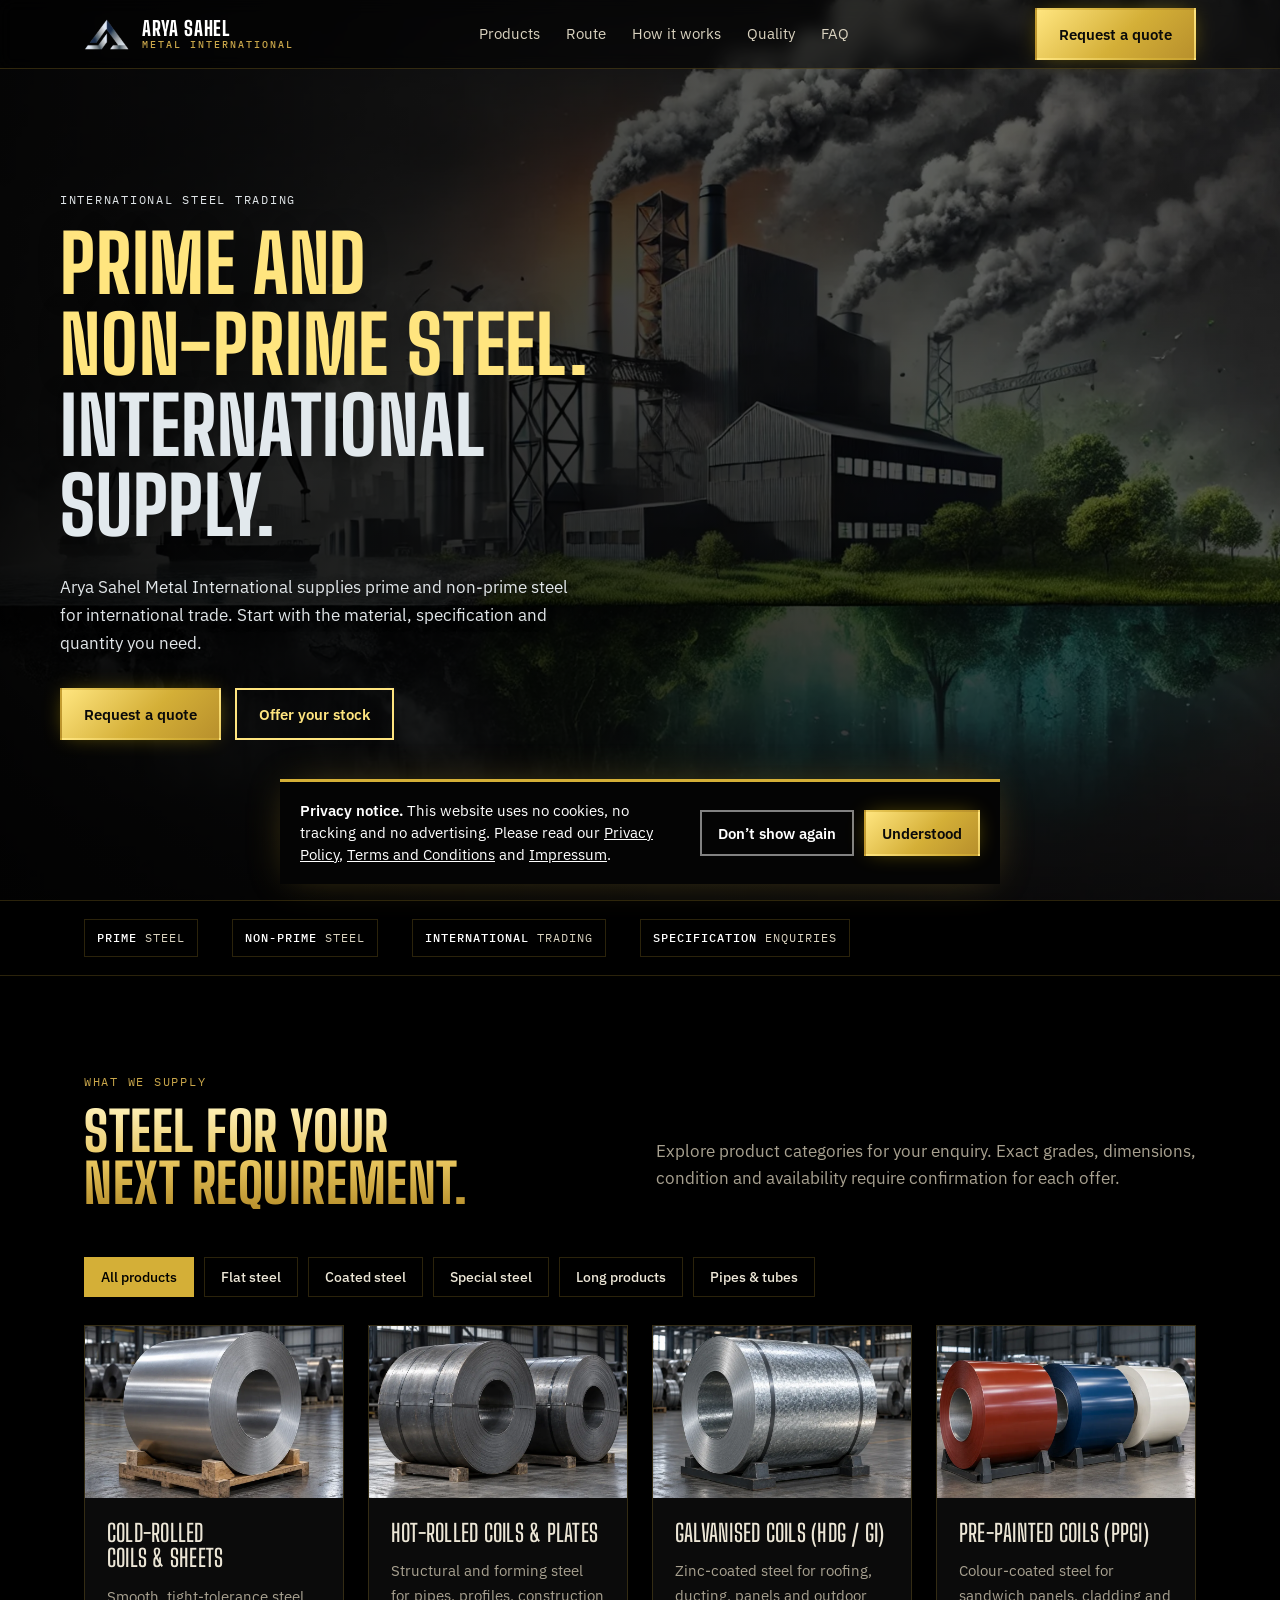
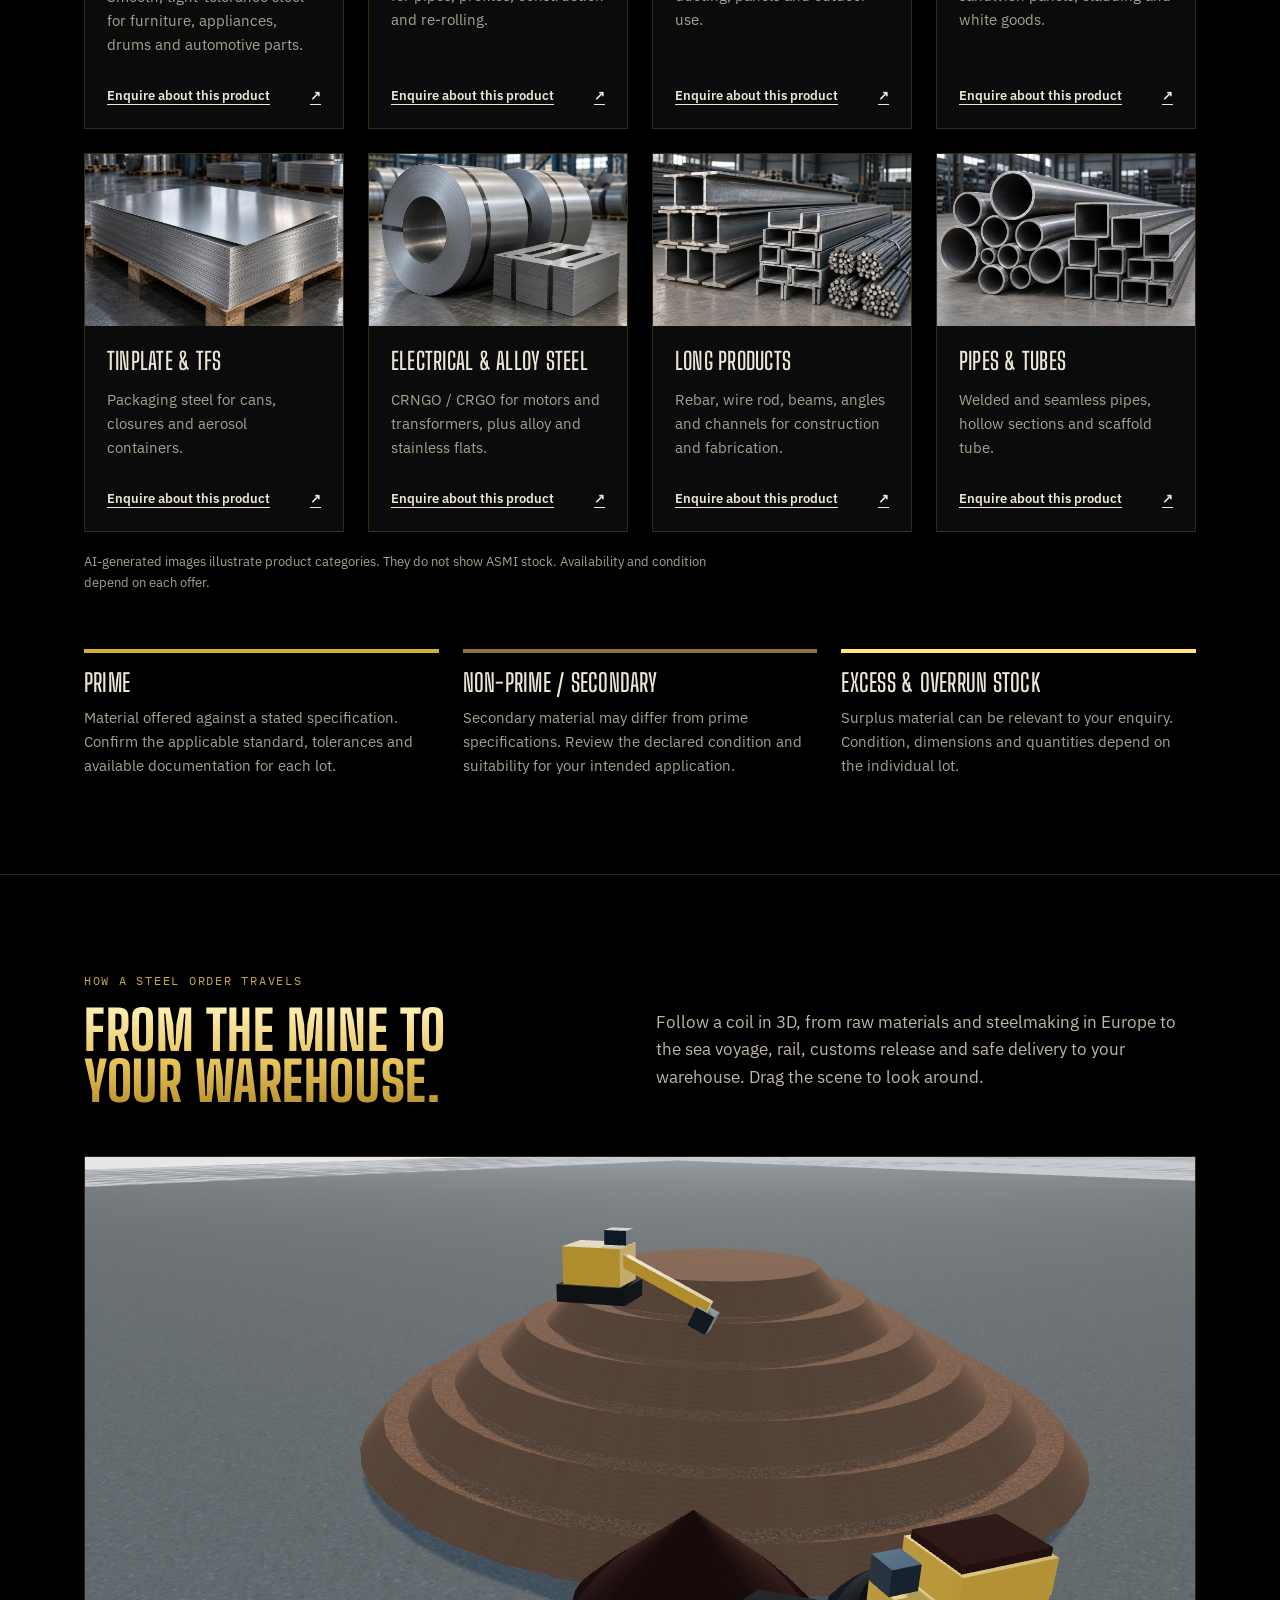
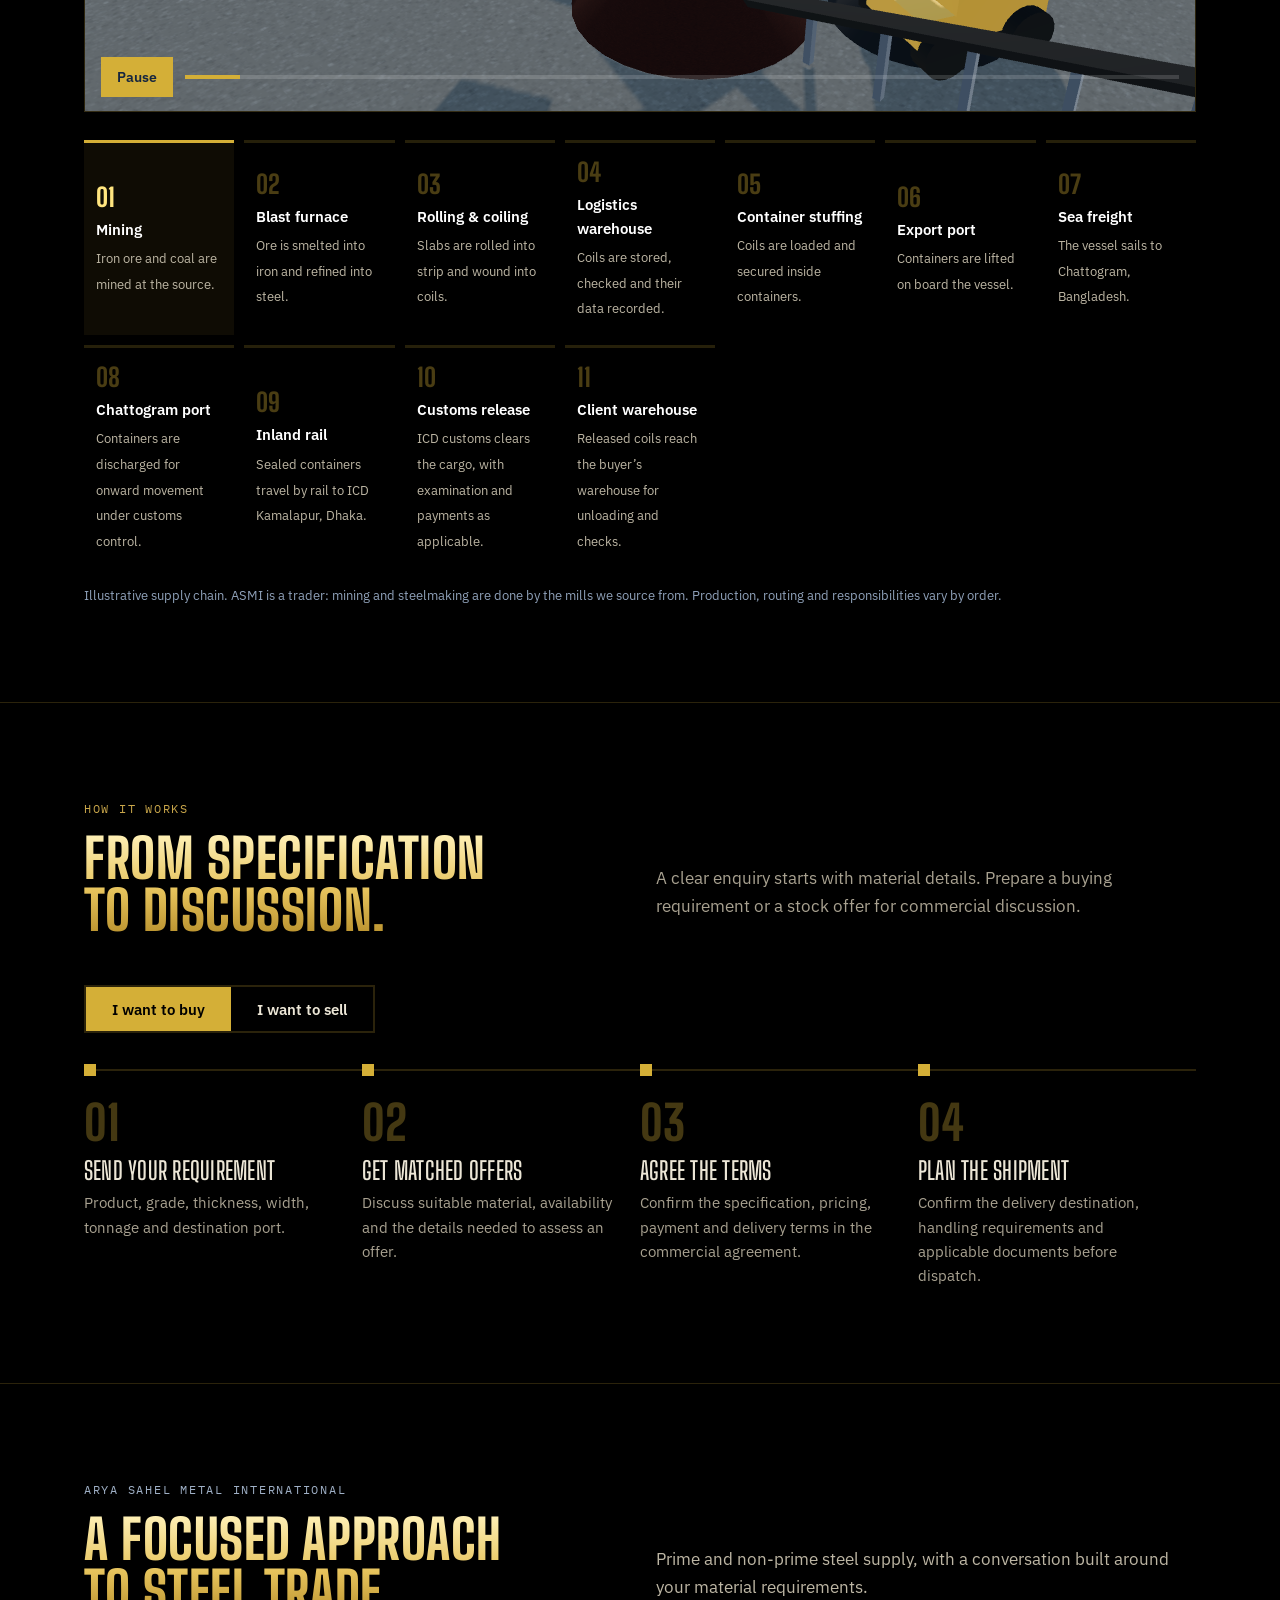
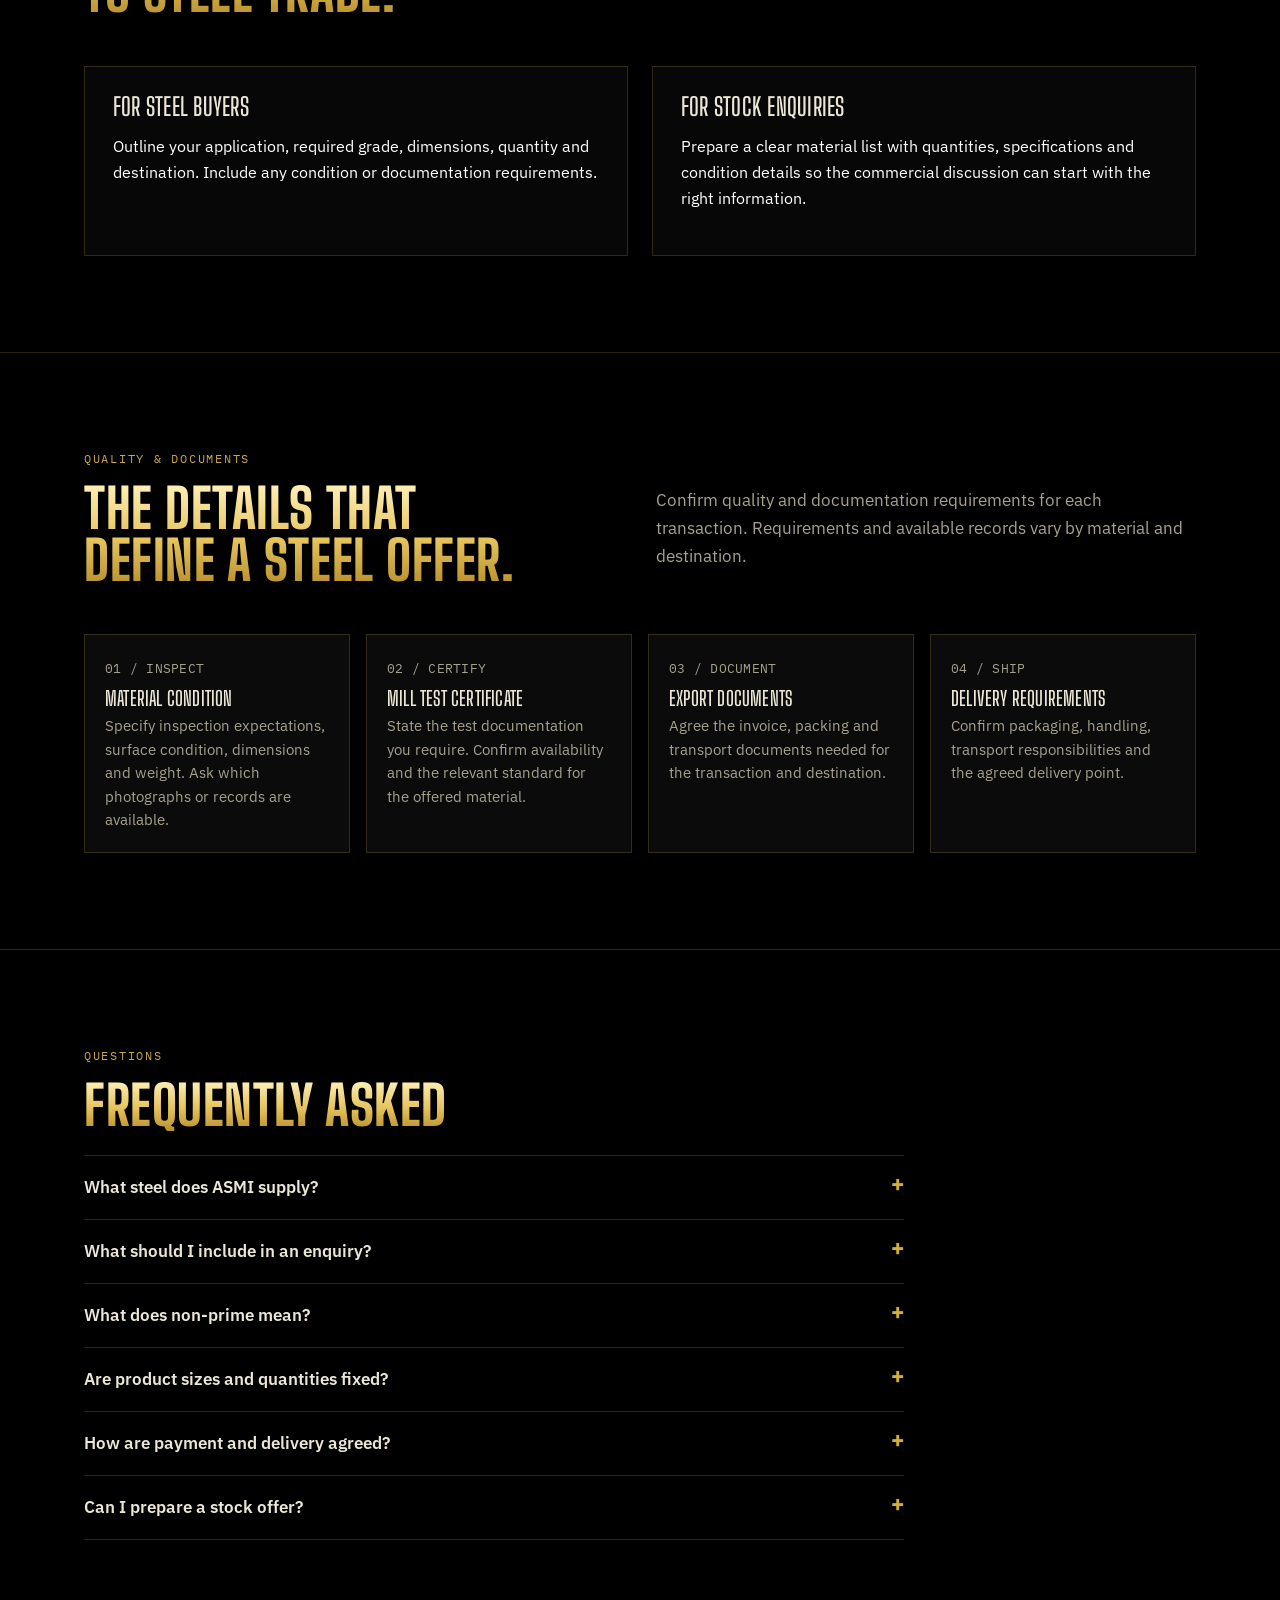
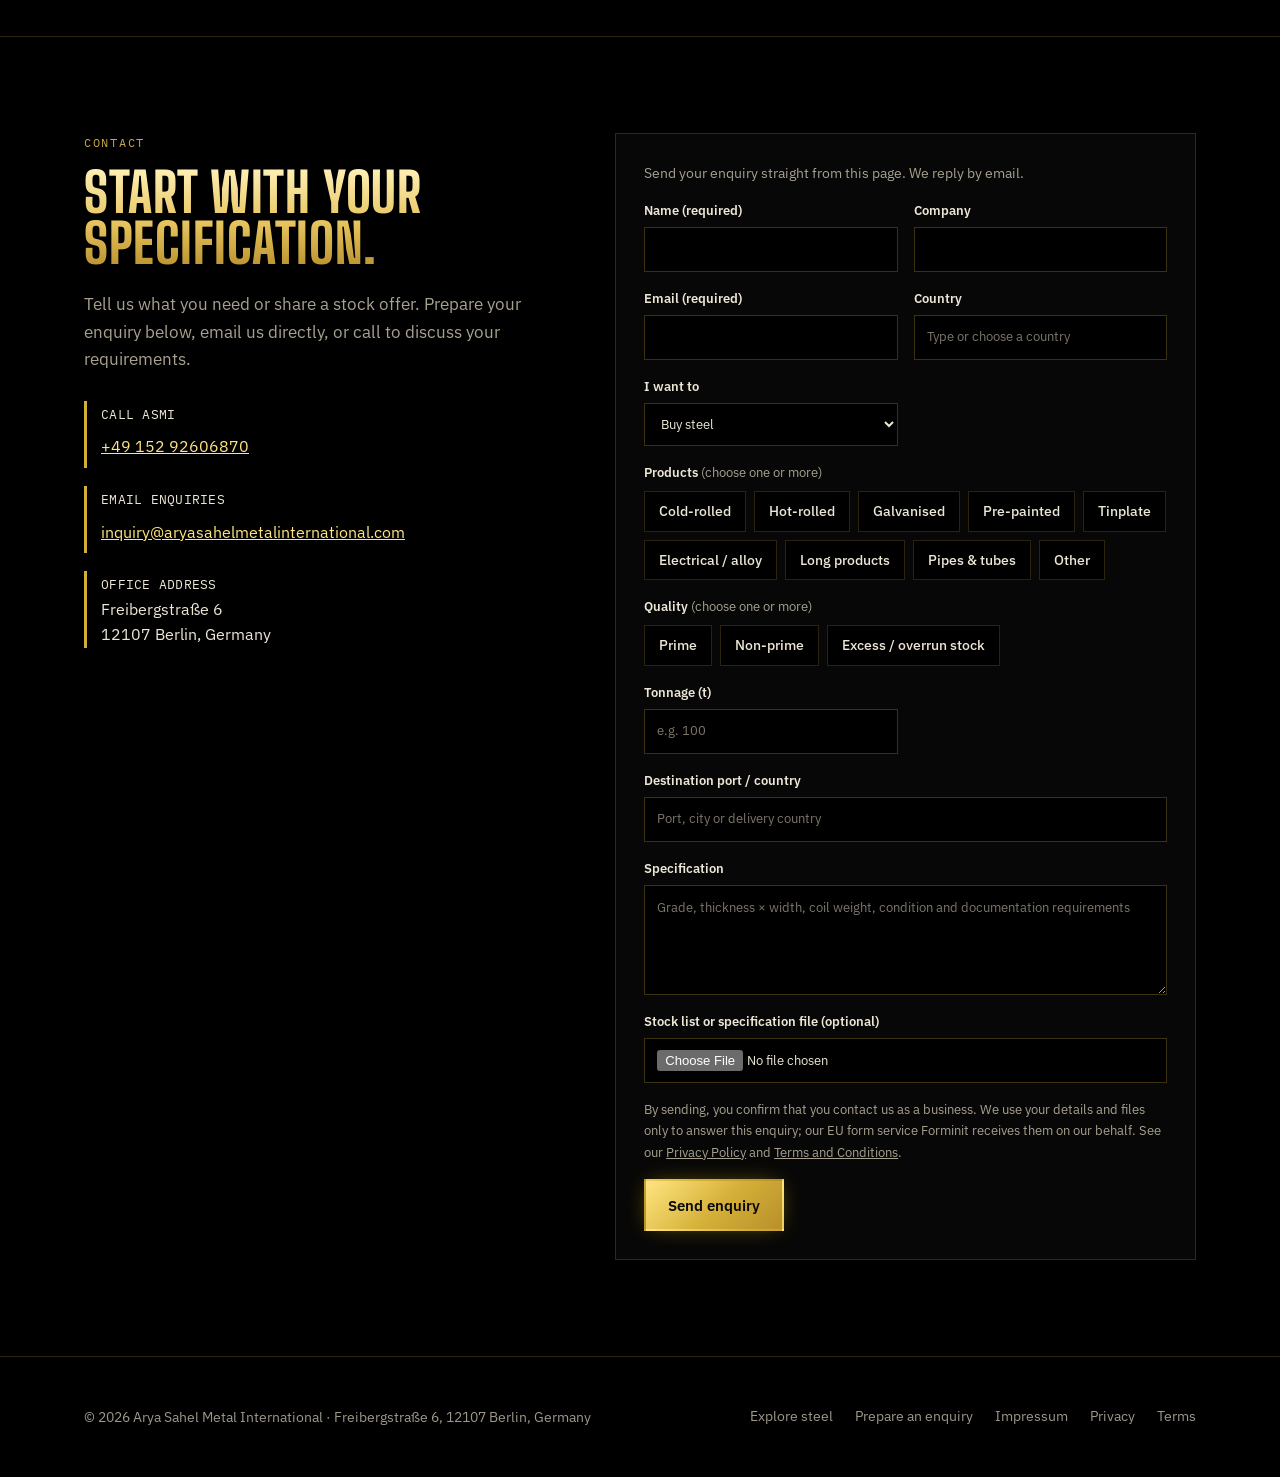
==== index.html @ 54ffa0f5 "Always open the homepage at the top (Safari reopened at #contact)" ====
<!DOCTYPE html>
<html lang="en">
<head>
<meta charset="utf-8">
<meta name="viewport" content="width=device-width, initial-scale=1">
<title>Arya Sahel Metal International | Prime &amp; Non-Prime Steel</title>
<meta name="description" content="Arya Sahel Metal International. International trading and supply of prime and non-prime steel. Explore materials and prepare your steel enquiry.">
<meta name="referrer" content="strict-origin-when-cross-origin">
<meta name="theme-color" content="#000000">
<link rel="apple-touch-icon" href="apple-touch-icon.png">
<link rel="icon" href="favicon.ico" sizes="any">
<link rel="stylesheet" href="fonts/fonts.css">
<style>
/* Layout idea: a cold-rolled mill floor. Navy hero with a rotating coil cross-section and a coil tag,
   then light "plate" sections ruled like a spec sheet. One heat-amber accent for actions only. */
:root{
  --navy:#16263F;      /* logo navy, hero + ink */
  --steel:#5C6B7E;     /* brushed steel grey, secondary text */
  --plate:#EDF0F4;     /* cold plate background */
  --sheet:#FFFFFF;     /* cards */
  --rule:#C9D1DB;      /* spec-sheet rules */
  --heat:#E8892B;      /* furnace amber, actions only */
  --display:"Big Shoulders Display", "Arial Narrow", Impact, sans-serif;
  --body:"IBM Plex Sans", "Helvetica Neue", Arial, sans-serif;
  --mono:"IBM Plex Mono", ui-monospace, Menlo, monospace;
  color-scheme: light;
}
*{box-sizing:border-box}
html{scroll-behavior:smooth}
body{margin:0;background:var(--plate);color:var(--navy);font:16px/1.6 var(--body)}
img{max-width:100%;display:block}
a{color:inherit}
:focus-visible{outline:3px solid var(--heat);outline-offset:3px}
.wrap{max-width:1160px;margin:0 auto;padding:0 24px}
h1,h2,h3{font-family:var(--display);text-transform:uppercase;letter-spacing:.01em;line-height:.95;text-wrap:balance;margin:0}
h2{font-size:clamp(2.2rem,4.5vw,3.4rem);font-weight:800}
h3{font-size:1.55rem;font-weight:600}
.mono{font-family:var(--mono);font-size:.82rem;letter-spacing:.02em}
.eyebrow{font-family:var(--mono);font-size:.78rem;letter-spacing:.14em;text-transform:uppercase;color:var(--steel);margin:0 0 14px}
.lead{max-width:62ch;color:var(--steel);font-size:1.08rem}
.btn{display:inline-flex;align-items:center;gap:10px;padding:14px 22px;font:600 .95rem var(--body);text-decoration:none;border:2px solid transparent;cursor:pointer;transition:transform .15s, background .15s}
.btn:hover{transform:translateY(-2px)}
.btn-heat{background:var(--heat);color:var(--navy)}
.btn-ghost{border-color:currentColor;background:transparent;color:inherit}

/* nav */
header.top{position:sticky;top:0;z-index:10;background:var(--navy);color:#fff;border-bottom:1px solid #2A3D5C}
.nav{display:flex;align-items:center;justify-content:space-between;gap:20px;height:68px}
.brand{display:flex;align-items:center;gap:12px;text-decoration:none}
.brand img{width:46px}
.brand span{font-family:var(--display);font-weight:800;font-size:1.25rem;letter-spacing:.04em;text-transform:uppercase;line-height:1}
.brand small{display:block;font:500 .62rem var(--mono);letter-spacing:.2em;color:#9FB0C6}
.nav ul{display:flex;gap:26px;list-style:none;margin:0;padding:0;font-size:.92rem}
.nav ul a{text-decoration:none;color:#C9D4E3}
.nav ul a:hover{color:#fff}
@media (max-width:820px){.nav ul{display:none}}

/* hero */
.hero{background:var(--navy);color:#fff;overflow:hidden;position:relative}
.hero::after{content:"";position:absolute;inset:0;background:repeating-linear-gradient(90deg,transparent 0 3px,rgba(255,255,255,.018) 3px 4px);pointer-events:none}
.hero-grid{display:grid;grid-template-columns:1.1fr .9fr;gap:40px;align-items:center;padding:72px 0 80px;position:relative;z-index:1}
.hero h1{font-size:clamp(3rem,7.4vw,6rem);font-weight:800}
.hero h1 em{font-style:normal;color:transparent;-webkit-text-stroke:1.5px #AFC0D6}
.hero p.lead{color:#B9C6D8;margin:26px 0 32px}
.hero .actions{display:flex;flex-wrap:wrap;gap:14px}
.coil-stage{position:relative;aspect-ratio:1;max-width:460px;justify-self:center;width:100%}
#coil{width:100%;height:100%}
.tag{position:absolute;right:-6px;bottom:8%;background:#F7F4EA;color:#1A1A1A;width:230px;padding:14px 16px 12px;font-family:var(--mono);font-size:.72rem;line-height:1.55;box-shadow:0 18px 40px rgba(0,0,0,.35);transform:rotate(-3deg);border-top:6px solid var(--heat)}
.tag b{font-family:var(--display);font-size:1.15rem;letter-spacing:.04em;display:block;margin-bottom:6px}
.tag .row{display:flex;justify-content:space-between;border-bottom:1px dashed #BDB7A6;padding:2px 0}
.tag .bars{height:26px;margin-top:8px;background:repeating-linear-gradient(90deg,#1A1A1A 0 2px,transparent 2px 4px,#1A1A1A 4px 5px,transparent 5px 8px,#1A1A1A 8px 11px,transparent 11px 12px)}
@media (max-width:860px){.hero-grid{grid-template-columns:1fr;padding:48px 0 56px}.coil-stage{max-width:360px}.tag{right:0}}

/* terms strip */
.terms{background:#0F1C30;color:#9FB0C6}
.terms .wrap{display:flex;flex-wrap:wrap;gap:10px 34px;padding:18px 24px;font-family:var(--mono);font-size:.78rem;letter-spacing:.08em;text-transform:uppercase}
.terms b{color:#fff;font-weight:500}

section.block{padding:96px 0;border-bottom:1px solid var(--rule)}
.head{display:grid;grid-template-columns:1fr 1fr;gap:32px;align-items:end;margin-bottom:48px}
@media (max-width:820px){.head{grid-template-columns:1fr}}

/* products */
.products{display:grid;grid-template-columns:repeat(auto-fill,minmax(250px,1fr));gap:1px;background:var(--rule);border:1px solid var(--rule)}
.prod{background:var(--sheet);padding:26px 24px 24px;display:flex;flex-direction:column;gap:12px;transition:background .2s}
.prod:hover{background:#F6F8FB}
.prod .code{font-family:var(--mono);font-size:.72rem;color:var(--steel);display:flex;justify-content:space-between}
.prod p{margin:0;color:var(--steel);font-size:.94rem}
.prod dl{margin:auto 0 0;display:grid;grid-template-columns:auto 1fr;gap:4px 14px;font-family:var(--mono);font-size:.76rem;border-top:1px solid var(--rule);padding-top:12px}
.prod dt{color:var(--steel)}
.prod dd{margin:0;font-variant-numeric:tabular-nums}
.swatch{height:6px;margin:-26px -24px 8px}

/* grades */
.grades{display:grid;grid-template-columns:repeat(3,1fr);gap:24px;margin-top:56px}
@media (max-width:820px){.grades{grid-template-columns:1fr}}
.grade{border-top:4px solid var(--navy);padding-top:18px}
.grade.np{border-color:var(--steel)}
.grade.ex{border-color:var(--heat)}
.grade p{color:var(--steel);margin:10px 0 0;font-size:.95rem}

/* how it works */
.tabs{display:flex;gap:0;border:2px solid var(--navy);width:max-content;margin-bottom:36px}
.tabs button{font:600 .95rem var(--body);padding:12px 26px;background:transparent;border:0;color:var(--navy);cursor:pointer}
.tabs button[aria-selected="true"]{background:var(--navy);color:#fff}
.steps{display:grid;grid-template-columns:repeat(4,1fr);gap:0;counter-reset:s;list-style:none;padding:0;margin:0}
.steps li{position:relative;padding:28px 24px 0 0;border-top:2px solid var(--navy)}
.steps li::before{counter-increment:s;content:"0" counter(s);font-family:var(--display);font-weight:800;font-size:3rem;line-height:1;color:var(--rule);display:block;margin-bottom:12px}
.steps li::after{content:"";position:absolute;top:-7px;left:0;width:12px;height:12px;background:var(--heat)}
.steps p{color:var(--steel);margin:8px 0 0;font-size:.95rem}
@media (max-width:820px){.steps{grid-template-columns:1fr 1fr;row-gap:36px}}
@media (max-width:480px){.steps{grid-template-columns:1fr}}
[hidden]{display:none!important}

/* why */
.why{background:var(--navy);color:#fff}
.why .lead{color:#B9C6D8}
.compare{display:grid;grid-template-columns:1fr 1fr;gap:24px}
@media (max-width:820px){.compare{grid-template-columns:1fr}}
.compare div{padding:28px;border:1px solid #2F4566}
.compare .with{border-color:var(--heat);background:#1C3050}
.compare ul{list-style:none;padding:0;margin:16px 0 0;display:grid;gap:12px}
.compare li{padding-left:26px;position:relative;color:#C9D4E3}
.compare .without li::before{content:"\00D7";position:absolute;left:0;color:#7F8FA6;font-weight:600}
.compare .with li::before{content:"";position:absolute;left:2px;top:.55em;width:10px;height:10px;background:var(--heat)}

/* quality */
.docs{display:grid;grid-template-columns:repeat(auto-fill,minmax(220px,1fr));gap:16px}
.doc{background:var(--sheet);border:1px solid var(--rule);padding:20px}
.doc .mono{color:var(--steel)}
.doc h3{font-size:1.25rem;margin:8px 0 6px}
.doc p{margin:0;color:var(--steel);font-size:.92rem}

/* faq */
.faq{max-width:820px}
details{border-top:1px solid var(--rule);padding:18px 0}
details:last-child{border-bottom:1px solid var(--rule)}
summary{cursor:pointer;font-weight:600;font-size:1.05rem;list-style:none;display:flex;justify-content:space-between;gap:20px}
summary::after{content:"+";font-family:var(--mono);color:var(--heat);font-size:1.3rem;line-height:1}
details[open] summary::after{content:"\2212"}
details p{color:var(--steel);margin:12px 0 0;max-width:68ch}

/* contact */
.contact-grid{display:grid;grid-template-columns:.9fr 1.1fr;gap:56px}
@media (max-width:860px){.contact-grid{grid-template-columns:1fr}}
form{display:grid;grid-template-columns:1fr 1fr;gap:16px;background:var(--sheet);padding:28px;border:1px solid var(--rule)}
form .full{grid-column:1/-1}
label{display:grid;gap:6px;font-size:.82rem;font-weight:600}
input,select,textarea{font:inherit;font-weight:400;padding:11px 12px;border:1px solid var(--rule);background:var(--plate);color:var(--navy);width:100%}
textarea{min-height:110px;resize:vertical}
@media (max-width:520px){form{grid-template-columns:1fr}}
.notice{grid-column:1/-1;background:#FFF6EC;border-left:4px solid var(--heat);padding:14px 16px;font-size:.92rem}
.notice pre{white-space:pre-wrap;font:.78rem/1.5 var(--mono);margin:10px 0}
.facts{display:grid;gap:18px;margin-top:28px}
.facts div{border-left:3px solid var(--navy);padding-left:14px}

footer{background:#0F1C30;color:#8FA1B9;padding:40px 0;font-size:.88rem}
footer .wrap{display:flex;flex-wrap:wrap;gap:20px;justify-content:space-between;align-items:center}
footer nav{display:flex;gap:22px}
footer a{text-decoration:none}
footer a:hover{color:#fff}
@media (prefers-reduced-motion:reduce){*{transition:none!important;scroll-behavior:auto!important}}
section[id]{scroll-margin-top:85px}.hero h1{font-size:clamp(2.8rem,6.4vw,5.3rem)}.tag{font-size:.68rem} .notice{overflow-wrap:anywhere} @media(max-width:520px){.nav{height:auto;min-height:72px;gap:10px}.brand span{font-size:1rem}.brand img{width:34px}.nav>.btn{font-size:.75rem;padding:10px}.wrap{padding-left:18px;padding-right:18px}.hero-grid{gap:20px}.tag{width:210px}section.block{padding:64px 0}.compare div{padding:22px}form{padding:20px}.brand small{font-size:.53rem}}

/* Industrial background supplied by ASMI. */
header.top{position:absolute;inset:0 0 auto;background:rgba(12,18,23,.35);border-bottom:1px solid rgba(255,255,255,.16);backdrop-filter:blur(8px)}
.hero{background:#24272a url('industrial-background.webp') center center/cover no-repeat;min-height:100svh;display:flex;align-items:center}
.hero::after{background:linear-gradient(90deg,rgba(10,17,23,.88) 0%,rgba(10,17,23,.64) 30%,rgba(10,17,23,.12) 67%,rgba(10,17,23,.08) 100%),linear-gradient(0deg,rgba(10,17,23,.45),transparent 35%)}
.hero-grid{display:block;width:100%;padding-top:155px;padding-bottom:125px;min-height:780px}
.hero-grid>div{max-width:620px}
.hero h1{font-size:clamp(3.1rem,6.2vw,5.4rem);line-height:1.02;text-shadow:0 2px 24px rgba(0,0,0,.25)}
.hero h1 em{color:#e2e9ed;-webkit-text-stroke:0}
.hero p.lead{max-width:510px;color:#e0e5e8;text-shadow:0 2px 8px #111}
.hero .eyebrow{color:#e0e5e8!important}
.terms{background:#182126}
.why{position:relative;background:linear-gradient(90deg,rgba(13,23,30,.94),rgba(13,23,30,.8)),url('industrial-background.webp') center 65%/cover}
.why .compare div{background:rgba(20,32,42,.7)}
@media(max-width:860px){.hero{background-position:60% center}.hero::after{background:linear-gradient(90deg,rgba(10,17,23,.86),rgba(10,17,23,.4)),linear-gradient(0deg,rgba(10,17,23,.35),transparent)}.hero-grid{min-height:800px;padding-top:150px;padding-bottom:100px}.hero-grid>div{max-width:590px}}
@media(max-width:520px){.hero{background-position:57% center;min-height:850px}.hero-grid{min-height:850px;padding-top:142px;padding-bottom:80px}.hero h1{font-size:3.25rem}.hero p.lead{font-size:1rem}.nav>.btn{font-size:.7rem}.hero .actions{gap:12px}.hero::after{background:linear-gradient(90deg,rgba(10,17,23,.84),rgba(10,17,23,.42))}}

.sr-only{position:absolute;width:1px;height:1px;padding:0;overflow:hidden;clip:rect(0,0,0,0);white-space:nowrap;border:0}
.skip-link{position:fixed;left:16px;top:-100px;z-index:100;background:white;color:#16263f;padding:12px}.skip-link:focus{top:10px}
.products{grid-template-columns:repeat(4,minmax(0,1fr));gap:24px;background:transparent;border:0;align-items:stretch}
.prod{padding:0;border:1px solid var(--rule);overflow:hidden;gap:0}.prod>img{width:100%;height:auto;aspect-ratio:3/2;object-fit:cover;background:#26313a;transition:transform .3s}.prod:hover>img{transform:scale(1.025)}
.prod-body{padding:22px;display:flex;flex:1;flex-direction:column;gap:14px}.prod h3{font-size:1.5rem;line-height:1.05}.product-enquiry{font-size:.84rem;font-weight:600;margin-top:auto;padding-top:14px;text-underline-offset:4px;display:flex;justify-content:space-between;gap:12px}
.product-filters{display:flex;flex-wrap:wrap;gap:10px;margin-bottom:28px}.product-filters button{border:1px solid var(--rule);background:transparent;padding:10px 16px;color:var(--navy);font:500 .88rem var(--body);cursor:pointer}.product-filters button[aria-pressed=true]{background:var(--navy);color:#fff;border-color:var(--navy)}.image-note{font-size:.8rem;color:var(--steel);margin-top:20px;max-width:80ch}.menu-toggle{display:none}
@media(max-width:1000px){.products{grid-template-columns:repeat(2,minmax(0,1fr))}}
@media(max-width:820px){.menu-toggle{display:block;border:1px solid #8293a5;color:#fff;background:transparent;padding:9px;font:500 .8rem var(--body);margin-left:auto}.nav{position:relative;gap:10px}.nav ul.open{display:flex;position:absolute;top:100%;left:0;right:0;background:#122033;padding:18px;flex-direction:column;box-shadow:0 20px 30px #0004}.nav ul a{display:block;padding:8px}}
@media(max-width:520px){.products{grid-template-columns:1fr;gap:22px}.prod-body{padding:22px}.prod>img{aspect-ratio:16/10}.product-filters{gap:8px}.product-filters button{padding:9px 12px;font-size:.8rem}.brand span{font-size:.85rem}.brand small{font-size:.45rem}.brand{gap:7px}.brand img{width:29px}.nav>.btn{padding:10px 9px;font-size:.65rem}.menu-toggle{padding:8px;font-size:.72rem}.hero .actions>.btn{font-size:.85rem;padding:13px 16px}}

/* hero tags as actions */
.terms a{color:#C9D4E3;text-decoration:none;padding:8px 12px;border:1px solid rgba(255,255,255,.16);transition:border-color .15s,color .15s,background .15s}
.terms a:hover,.terms a:focus-visible{border-color:var(--heat);color:#fff;background:rgba(232,137,43,.08)}
.grade.flash{animation:flash 1.4s ease}
@keyframes flash{0%,100%{background:transparent}25%{background:rgba(232,137,43,.16)}}
/* multi-choice chips */
fieldset.chips{border:0;margin:0;padding:0;display:flex;flex-wrap:wrap;gap:8px;min-width:0}
fieldset.chips legend{font-size:.82rem;font-weight:600;padding:0;margin:0 0 8px;width:100%}
fieldset.chips legend small{font-weight:400;color:var(--steel)}
label.chip{display:inline-flex;position:relative;gap:0;font-weight:500}
label.chip input{position:absolute;inset:0;width:100%;height:100%;margin:0;opacity:0;cursor:pointer;padding:0}
label.chip span{display:inline-flex;align-items:center;gap:6px;min-height:40px;padding:8px 14px;border:1px solid var(--rule);background:var(--plate);font-size:.88rem}
label.chip input:checked+span{background:var(--navy);border-color:var(--navy);color:#fff}
label.chip input:checked+span::before{content:"\2713";color:var(--heat)}
label.chip input:focus-visible+span{outline:3px solid var(--heat);outline-offset:2px}
/* 3D route */
.journey{background:#0F1C30;color:#fff}
.journey .lead{color:#B9C6D8}
.journey .eyebrow{color:#9FB0C6}
.route-stage{position:relative;border:1px solid #2A3D5C;background:linear-gradient(#18304f,#0d1a2c);aspect-ratio:16/8;min-height:320px;overflow:hidden}
.route-stage canvas{display:block;width:100%;height:100%;cursor:grab}
.route-stage canvas:active{cursor:grabbing}
.route-labels{position:absolute;inset:0;pointer-events:none}
.route-labels span{position:absolute;transform:translate(-50%,-100%);font:500 .7rem var(--mono);letter-spacing:.06em;text-transform:uppercase;background:rgba(15,28,48,.82);color:#C9D4E3;padding:4px 8px;border:1px solid #2F4566;white-space:nowrap;transition:background .2s,color .2s,border-color .2s}
.route-labels span.on{background:var(--heat);color:var(--navy);border-color:var(--heat)}
.route-hud{position:absolute;left:16px;right:16px;bottom:14px;display:flex;align-items:center;gap:12px}
.route-hud button{font:600 .85rem var(--body);padding:9px 16px;background:var(--heat);color:var(--navy);border:0;cursor:pointer;min-height:40px}
.route-bar{flex:1;height:4px;background:rgba(255,255,255,.15)}
.route-bar i{display:block;height:100%;width:0;background:var(--heat)}
.route-fallback{position:absolute;inset:0;display:none;place-items:center;color:#9FB0C6;font:.9rem var(--mono);padding:24px;text-align:center}
.route-stage.no3d canvas,.route-stage.no3d .route-labels{display:none}
.route-stage.no3d .route-fallback{display:grid}
.route-steps{list-style:none;margin:28px 0 0;padding:0;display:grid;grid-template-columns:repeat(auto-fit,minmax(150px,1fr));gap:10px;counter-reset:r}
.route-steps li{counter-increment:r}
.route-steps button{all:unset;box-sizing:border-box;display:block;width:100%;height:100%;padding:14px 12px;border-top:3px solid #2F4566;cursor:pointer;color:#B9C6D8;transition:border-color .2s,color .2s,background .2s}
.route-steps button::before{content:counter(r,decimal-leading-zero);display:block;font:800 1.6rem var(--display);color:#3B5275;margin-bottom:6px}
.route-steps b{display:block;color:#fff;font-weight:600;font-size:.92rem;margin-bottom:4px}
.route-steps small{font-size:.8rem;line-height:1.45}
.route-steps button[aria-current=step]{border-color:var(--heat);background:rgba(232,137,43,.07)}
.route-steps button[aria-current=step]::before{color:var(--heat)}
.route-steps button:focus-visible{outline:3px solid var(--heat);outline-offset:2px}
.route-note{margin:18px 0 0;font-size:.82rem;color:#8FA1B9}
@media (max-width:980px){.route-steps{grid-template-columns:repeat(4,1fr)}}
@media (max-width:560px){.route-steps{grid-template-columns:1fr 1fr}.route-stage{aspect-ratio:1/1}.route-labels span{font-size:.6rem;padding:3px 6px}}
/* larger tap targets */
.facts a,footer nav a{display:inline-block;padding:8px 0;min-height:40px}
.agree{margin:0;font-size:.84rem;color:var(--steel)}
.consent{position:fixed;left:16px;right:16px;bottom:16px;z-index:60;max-width:720px;margin:0 auto;background:var(--navy);color:#fff;padding:18px 20px;display:flex;flex-wrap:wrap;gap:14px 20px;align-items:center;justify-content:space-between;box-shadow:0 18px 50px rgba(0,0,0,.35);border-top:3px solid var(--heat)}
.consent p{margin:0;flex:1 1 320px;font-size:.92rem;line-height:1.5}.consent a{color:#fff}.consent-btns{display:flex;gap:10px;flex-wrap:wrap}.consent .btn{padding:11px 16px}.consent .btn-ghost{color:#fff;border-color:rgba(255,255,255,.5)}
.copy-mail{font:inherit;color:inherit;text-decoration:underline;background:none;border:0;padding:0;cursor:pointer}
/* polish: mobile sizes, small screens, tap targets */
.nav ul a{display:inline-block;padding:10px 0}
fieldset.chips legend small{font-size:.82rem}
.contact-grid>*{min-width:0}.facts a{overflow-wrap:anywhere}
footer nav{flex-wrap:wrap;gap:6px 22px}
@media(max-width:520px){.brand small{font-size:.58rem;letter-spacing:.12em}.menu-toggle{font-size:.9rem!important;padding:10px 12px!important}.nav>.btn{font-size:.85rem!important;padding:11px 14px!important}}
@media(max-width:560px){.route-stage{min-height:0;width:100%}}
@media(max-width:360px){.route-steps{grid-template-columns:minmax(0,1fr)!important}.nav>.btn{display:none}}
/* ===== Dark & gold theme (about 95% black, 5% gold) ===== */
:root{--ink:#ECE6D6;--gold:#D4AF37;--gold-hi:#FFE57F;--plate:#050505;--sheet:#0B0B0B;--rule:rgba(212,175,55,.2);--steel:#A8A190;--heat:#D4AF37;color-scheme:dark}
html{background:#000}
body{background:#000;color:var(--ink)}
h1,h2{color:var(--gold-hi)}
h2{background:linear-gradient(180deg,#FFF1B8 0%,#E6C35C 55%,#B8902C 100%);-webkit-background-clip:text;background-clip:text;color:transparent}
h3{color:var(--ink)}
.eyebrow{color:#C9A64A}
.btn-heat{background:linear-gradient(135deg,#FFE57F,#D4AF37 55%,#B8902C);color:#0A0A0A;box-shadow:0 0 22px -6px rgba(255,215,0,.45)}
.btn-ghost{color:var(--gold-hi)}
header.top{background:rgba(0,0,0,.55);border-bottom-color:rgba(212,175,55,.22)}
.nav ul a{color:#D9D2BF}.nav ul a:hover{color:var(--gold-hi)}
.brand small{color:#C9A64A}
.menu-toggle{border-color:rgba(212,175,55,.45);color:var(--gold-hi)}
.nav ul.open{background:#070707;border-bottom:1px solid var(--rule)}
.hero::after{background:linear-gradient(90deg,rgba(0,0,0,.9),rgba(0,0,0,.45)),linear-gradient(0deg,rgba(0,0,0,.55),transparent)!important}
.terms,.journey,footer{background:#000}
.terms{border-top:1px solid var(--rule);border-bottom:1px solid var(--rule)}
.terms a{color:#D9D2BF;border-color:var(--rule)}
section.block{background:#000;border-bottom-color:var(--rule)}
.why{background:linear-gradient(90deg,rgba(0,0,0,.95),rgba(0,0,0,.82)),url('industrial-background.webp') center 65%/cover}
.why .compare div{background:rgba(10,10,10,.75);border-color:var(--rule)}
.compare .with{border-color:var(--gold);background:rgba(212,175,55,.06)}
.compare li{color:#D9D2BF}
.prod{background:var(--sheet);border-color:var(--rule)}
.prod:hover{background:#111008}
.prod>img{background:#111}
.product-filters button{color:var(--ink);border-color:var(--rule)}
.product-filters button[aria-pressed=true]{background:var(--gold);color:#000;border-color:var(--gold)}
.tabs{border-color:var(--rule)}
.tabs button{color:var(--ink)}
.tabs button[aria-selected="true"]{background:var(--gold);color:#000}
.grade{border-top-color:var(--gold)}.grade.np{border-color:#8C7536}.grade.ex{border-color:var(--gold-hi)}
.steps li{border-top-color:var(--rule)}
.steps li::before{color:rgba(212,175,55,.32)}
.doc{background:var(--sheet);border-color:var(--rule)}
form{background:rgba(8,8,8,.92);border-color:var(--rule)}
input,select,textarea{background:#000;color:var(--ink);border-color:rgba(212,175,55,.28)}
input:focus,select:focus,textarea:focus{border-color:var(--gold);outline:none;box-shadow:0 0 0 2px rgba(212,175,55,.25)}
::placeholder{color:#7d776a}
label.chip span{background:#000;border-color:var(--rule)}
label.chip input:checked+span{background:rgba(212,175,55,.16);border-color:var(--gold);color:var(--gold-hi)}
label.chip input:checked+span::before{color:var(--gold-hi)}
.notice{background:rgba(212,175,55,.08);color:var(--ink);border-left-color:var(--gold)}
.facts div{border-left-color:var(--gold)}
.facts a{color:var(--gold-hi)}
footer{color:#9E978A;border-top:1px solid var(--rule)}
footer a:hover{color:var(--gold-hi)}
.consent{background:rgba(5,5,5,.96);border-top-color:var(--gold);box-shadow:0 0 40px -10px rgba(212,175,55,.35)}
.route-stage{border-color:var(--rule);background:linear-gradient(#0d0d0d,#000)}
.route-steps button{border-top-color:rgba(212,175,55,.18);color:#BDB6A4}
.route-steps button::before{color:rgba(212,175,55,.35)}
.route-steps button[aria-current=step]{border-color:var(--gold);background:rgba(212,175,55,.07)}
.route-steps button[aria-current=step]::before{color:var(--gold-hi)}
.route-labels span{background:rgba(0,0,0,.8);border-color:var(--rule);color:#D9D2BF}
.route-labels span.on{background:var(--gold);color:#000;border-color:var(--gold)}
.route-hud button,.route-bar i{background:var(--gold)}
.journey .eyebrow{color:#C9A64A}.journey .lead,.why .lead{color:#BDB6A4}
:focus-visible{outline-color:var(--gold-hi)}
/* the interactive gold layer: drawn over the page in "screen" mode, so black adds nothing and only gold light shows */
@media(max-width:520px){.nav>.btn{white-space:nowrap;padding:10px 12px!important;font-size:.8rem!important}.brand small{white-space:nowrap;letter-spacing:.08em}.brand span{font-size:1.05rem}}
#gold-void{position:fixed;inset:0;width:100vw;height:100vh;z-index:5;pointer-events:none;mix-blend-mode:screen}
</style>
<link rel="canonical" href="https://aryasahelmetalinternational.com/">
<link rel="icon" type="image/svg+xml" href="data:image/svg+xml,%3Csvg xmlns='http://www.w3.org/2000/svg' viewBox='0 0 64 64'%3E%3Crect width='64' height='64' fill='%2316263F'/%3E%3Cpath d='M32 10 54 50H42L32 31 22 50H10z' fill='%23C9D1DB'/%3E%3Cpath d='M32 10 54 50H42L32 31z' fill='%23E8892B'/%3E%3C/svg%3E">
<meta property="og:type" content="website">
<meta property="og:site_name" content="Arya Sahel Metal International">
<meta property="og:title" content="Arya Sahel Metal International | Prime & Non-Prime Steel">
<meta property="og:description" content="International trading and supply of prime and non-prime steel from Berlin, Germany. Explore materials and send your steel enquiry.">
<meta property="og:url" content="https://aryasahelmetalinternational.com/">
<meta property="og:image" content="https://aryasahelmetalinternational.com/og-image.jpg">
<meta property="og:image:width" content="1200">
<meta property="og:image:height" content="630">
<meta property="og:image:alt" content="Arya Sahel Metal International – prime and non-prime steel from Berlin">
<meta name="twitter:card" content="summary_large_image">
<script type="application/ld+json">{"@context":"https://schema.org","@type":"Organization","name":"Arya Sahel Metal International","url":"https://aryasahelmetalinternational.com/","email":"inquiry@aryasahelmetalinternational.com","telephone":"+49 152 92606870","address":{"@type":"PostalAddress","streetAddress":"Freibergstraße 6","postalCode":"12107","addressLocality":"Berlin","addressCountry":"DE"}}</script>
<script type="importmap">{"imports":{"three":"./vendor/three/three.module.min.js","three/addons/":"./vendor/three/addons/"}}</script>
</head>
<body>
<script>
/* always open at the top of the homepage: Safari otherwise reopens at the last section (e.g. #contact) */
(function(){
  try{history.scrollRestoration='manual';}catch(_){}
  var same=false; try{same=!!document.referrer&&new URL(document.referrer).origin===location.origin;}catch(_){}
  if(location.hash&&!same){history.replaceState(null,'',location.pathname+location.search);}
  var top=!location.hash;
  if(top){scrollTo(0,0);addEventListener('DOMContentLoaded',function(){scrollTo(0,0);});addEventListener('load',function(){scrollTo(0,0);});addEventListener('pageshow',function(e){if(e.persisted)scrollTo(0,0);});}
  /* in-page menu links scroll smoothly without writing #section into the address bar */
  document.addEventListener('click',function(e){
    var a=e.target.closest&&e.target.closest('a[href^="#"]'); if(!a||a.classList.contains('skip-link'))return;
    var id=a.getAttribute('href').slice(1), el=id?document.getElementById(id):document.body; if(!el)return;
    e.preventDefault(); el.scrollIntoView({behavior:'smooth',block:'start'});
  });
})();
</script><a class="skip-link" href="#top">Skip to content</a>

<header class="top">
  <div class="wrap nav">
    <a class="brand" href="#top" aria-label="Arya Sahel Metal International, home">
      <img src="logo.webp" alt="" width="46" height="31">
      <span>Arya Sahel<small>METAL INTERNATIONAL</small></span>
    </a>
    <ul id="main-menu">
      <li><a href="#products">Products</a></li>
      <li><a href="#journey">Route</a></li>
      <li><a href="#how">How it works</a></li>
      <li><a href="#quality">Quality</a></li>
      <li><a href="#faq">FAQ</a></li>
    </ul>
    <button class="menu-toggle" type="button" aria-expanded="false" aria-controls="main-menu">Menu</button><a class="btn btn-heat" href="#contact">Request a quote</a>
  </div>
</header>

<main id="top">
<section class="hero">
  <div class="wrap hero-grid">
    <div>
      <p class="eyebrow" style="color:#9FB0C6">International steel trading</p>
      <h1>Prime and<br>non-prime steel.<br><em>International supply.</em></h1>
      <p class="lead">Arya Sahel Metal International supplies prime and non-prime steel for international trade. Start with the material, specification and quantity you need.</p>
      <div class="actions">
        <a class="btn btn-heat" href="#contact">Request a quote</a>
        <a class="btn btn-ghost" href="#contact" data-subject="sell">Offer your stock</a>
      </div>
    </div>

  </div>
</section>

<div class="terms"><div class="wrap"><a href="#grades" data-quality="Prime"><b>Prime</b> steel</a><a href="#grades" data-quality="Non-prime"><b>Non-prime</b> steel</a><a href="#journey"><b>International</b> trading</a><a href="#contact" data-focus="f-msg"><b>Specification</b> enquiries</a></div></div>

<section class="block" id="products">
  <div class="wrap">
    <div class="head">
      <div><p class="eyebrow">What we supply</p><h2>Steel for your next requirement.</h2></div>
      <p class="lead">Explore product categories for your enquiry. Exact grades, dimensions, condition and availability require confirmation for each offer.</p>
    </div>
    <div class="product-filters" role="group" aria-label="Filter steel products"><button type="button" data-filter="all" aria-pressed="true">All products</button><button type="button" data-filter="flat" aria-pressed="false">Flat steel</button><button type="button" data-filter="coated" aria-pressed="false">Coated steel</button><button type="button" data-filter="special" aria-pressed="false">Special steel</button><button type="button" data-filter="long" aria-pressed="false">Long products</button><button type="button" data-filter="tubular" aria-pressed="false">Pipes &amp; tubes</button></div><p id="product-count" class="sr-only" aria-live="polite">8 product categories</p><div class="products">
      <article class="prod" data-category="flat"><img src="cold-rolled.webp" alt="Bright cold-rolled steel coil, illustrative image" width="720" height="480" loading="lazy" decoding="async"><div class="prod-body"><h3>Cold-rolled coils &amp; sheets</h3><p>Smooth, tight-tolerance steel for furniture, appliances, drums and automotive parts.</p><a class="product-enquiry" href="#contact" data-product="Cold-rolled">Enquire about this product <span aria-hidden="true">↗</span></a></div></article>
      <article class="prod" data-category="flat"><img src="hot-rolled.webp" alt="Dark hot-rolled steel coils, illustrative image" width="720" height="480" loading="lazy" decoding="async"><div class="prod-body"><h3>Hot-rolled coils &amp; plates</h3><p>Structural and forming steel for pipes, profiles, construction and re-rolling.</p><a class="product-enquiry" href="#contact" data-product="Hot-rolled">Enquire about this product <span aria-hidden="true">↗</span></a></div></article>
      <article class="prod" data-category="coated"><img src="galvanised.webp" alt="Zinc-coated galvanised steel coil, illustrative image" width="720" height="480" loading="lazy" decoding="async"><div class="prod-body"><h3>Galvanised coils (HDG / GI)</h3><p>Zinc-coated steel for roofing, ducting, panels and outdoor use.</p><a class="product-enquiry" href="#contact" data-product="Galvanised">Enquire about this product <span aria-hidden="true">↗</span></a></div></article>
      <article class="prod" data-category="coated"><img src="prepainted.webp" alt="Colour-coated steel coils, illustrative image" width="720" height="480" loading="lazy" decoding="async"><div class="prod-body"><h3>Pre-painted coils (PPGI)</h3><p>Colour-coated steel for sandwich panels, cladding and white goods.</p><a class="product-enquiry" href="#contact" data-product="Pre-painted">Enquire about this product <span aria-hidden="true">↗</span></a></div></article>
      <article class="prod" data-category="coated"><img src="tinplate.webp" alt="Stacked tinplate sheets, illustrative image" width="720" height="480" loading="lazy" decoding="async"><div class="prod-body"><h3>Tinplate &amp; TFS</h3><p>Packaging steel for cans, closures and aerosol containers.</p><a class="product-enquiry" href="#contact" data-product="Tinplate">Enquire about this product <span aria-hidden="true">↗</span></a></div></article>
      <article class="prod" data-category="special"><img src="electrical-alloy.webp" alt="Electrical steel coils and laminations, illustrative image" width="720" height="480" loading="lazy" decoding="async"><div class="prod-body"><h3>Electrical &amp; alloy steel</h3><p>CRNGO / CRGO for motors and transformers, plus alloy and stainless flats.</p><a class="product-enquiry" href="#contact" data-product="Electrical / alloy">Enquire about this product <span aria-hidden="true">↗</span></a></div></article>
      <article class="prod" data-category="long"><img src="long-products.webp" alt="Steel beams, sections and reinforcing bars, illustrative image" width="720" height="480" loading="lazy" decoding="async"><div class="prod-body"><h3>Long products</h3><p>Rebar, wire rod, beams, angles and channels for construction and fabrication.</p><a class="product-enquiry" href="#contact" data-product="Long products">Enquire about this product <span aria-hidden="true">↗</span></a></div></article>
      <article class="prod" data-category="tubular"><img src="pipes-tubes.webp" alt="Round pipes and square hollow sections, illustrative image" width="720" height="480" loading="lazy" decoding="async"><div class="prod-body"><h3>Pipes &amp; tubes</h3><p>Welded and seamless pipes, hollow sections and scaffold tube.</p><a class="product-enquiry" href="#contact" data-product="Pipes & tubes">Enquire about this product <span aria-hidden="true">↗</span></a></div></article>
    </div>

    <p class="image-note">AI-generated images illustrate product categories. They do not show ASMI stock. Availability and condition depend on each offer.</p><div class="grades" id="grades">
      <div class="grade"><h3>Prime</h3><p>Material offered against a stated specification. Confirm the applicable standard, tolerances and available documentation for each lot.</p></div>
      <div class="grade np"><h3>Non-prime / secondary</h3><p>Secondary material may differ from prime specifications. Review the declared condition and suitability for your intended application.</p></div>
      <div class="grade ex"><h3>Excess &amp; overrun stock</h3><p>Surplus material can be relevant to your enquiry. Condition, dimensions and quantities depend on the individual lot.</p></div>
    </div>
  </div>
</section>

<section class="block journey" id="journey">
  <div class="wrap">
    <div class="head">
      <div><p class="eyebrow">How a steel order travels</p><h2>From the mine to your warehouse.</h2></div>
      <p class="lead">Follow a coil in 3D, from raw materials and steelmaking in Europe to the sea voyage, rail, customs release and safe delivery to your warehouse. Drag the scene to look around.</p>
    </div>
    <div class="route-stage" id="route-stage">
      <canvas id="route-canvas" aria-label="Animated 3D illustration of a steel order travelling from the mine to the client warehouse" role="img"></canvas>
      <div class="route-labels" id="route-labels" aria-hidden="true"></div>
      <div class="route-hud"><button type="button" id="route-play" aria-pressed="true">Pause</button><div class="route-bar" aria-hidden="true"><i id="route-progress"></i></div></div>
      <div class="route-fallback">The 3D view isn't available in this browser. The steps below show the route.</div>
    </div>
    <ol class="route-steps" id="route-steps">
      <li><button type="button" data-step="0"><b>Mining</b><small>Iron ore and coal are mined at the source.</small></button></li>
      <li><button type="button" data-step="1"><b>Blast furnace</b><small>Ore is smelted into iron and refined into steel.</small></button></li>
      <li><button type="button" data-step="2"><b>Rolling & coiling</b><small>Slabs are rolled into strip and wound into coils.</small></button></li>
      <li><button type="button" data-step="3"><b>Logistics warehouse</b><small>Coils are stored, checked and their data recorded.</small></button></li>
      <li><button type="button" data-step="4"><b>Container stuffing</b><small>Coils are loaded and secured inside containers.</small></button></li>
      <li><button type="button" data-step="5"><b>Export port</b><small>Containers are lifted on board the vessel.</small></button></li>
      <li><button type="button" data-step="6"><b>Sea freight</b><small>The vessel sails to Chattogram, Bangladesh.</small></button></li>
      <li><button type="button" data-step="7"><b>Chattogram port</b><small>Containers are discharged for onward movement under customs control.</small></button></li>
      <li><button type="button" data-step="8"><b>Inland rail</b><small>Sealed containers travel by rail to ICD Kamalapur, Dhaka.</small></button></li>
      <li><button type="button" data-step="9"><b>Customs release</b><small>ICD customs clears the cargo, with examination and payments as applicable.</small></button></li>
      <li><button type="button" data-step="10"><b>Client warehouse</b><small>Released coils reach the buyer’s warehouse for unloading and checks.</small></button></li>
    </ol>
    <p class="route-note">Illustrative supply chain. ASMI is a trader: mining and steelmaking are done by the mills we source from. Production, routing and responsibilities vary by order.</p>
  </div>
</section>

<section class="block" id="how">
  <div class="wrap">
    <div class="head">
      <div><p class="eyebrow">How it works</p><h2>From specification to discussion.</h2></div>
      <p class="lead">A clear enquiry starts with material details. Prepare a buying requirement or a stock offer for commercial discussion.</p>
    </div>
    <div class="tabs" role="tablist" aria-label="Choose your side">
      <button role="tab" id="tab-buy" aria-selected="true" aria-controls="panel-buy">I want to buy</button>
      <button role="tab" id="tab-sell" aria-selected="false" aria-controls="panel-sell">I want to sell</button>
    </div>
    <ol class="steps" id="panel-buy" role="tabpanel" aria-labelledby="tab-buy">
      <li><h3>Send your requirement</h3><p>Product, grade, thickness, width, tonnage and destination port.</p></li>
      <li><h3>Get matched offers</h3><p>Discuss suitable material, availability and the details needed to assess an offer.</p></li>
      <li><h3>Agree the terms</h3><p>Confirm the specification, pricing, payment and delivery terms in the commercial agreement.</p></li>
      <li><h3>Plan the shipment</h3><p>Confirm the delivery destination, handling requirements and applicable documents before dispatch.</p></li>
    </ol>
    <ol class="steps" id="panel-sell" role="tabpanel" aria-labelledby="tab-sell" hidden>
      <li><h3>Share your stock list</h3><p>Send any format: Excel, PDF or photos of coil tags.</p></li>
      <li><h3>Get an offer</h3><p>Discuss the material condition, quantity and commercial expectations.</p></li>
      <li><h3>Agree the details</h3><p>Confirm collection location, handling and delivery responsibilities in writing.</p></li>
      <li><h3>Confirm the transaction</h3><p>Agree payment terms and the required documents before completing the sale.</p></li>
    </ol>
  </div>
</section>

<section class="block why"><div class="wrap"><div class="head"><div><p class="eyebrow" style="color:#9FB0C6">Arya Sahel Metal International</p><h2>A focused approach to steel trade.</h2></div><p class="lead">Prime and non-prime steel supply, with a conversation built around your material requirements.</p></div><div class="compare"><div><h3>For steel buyers</h3><p>Outline your application, required grade, dimensions, quantity and destination. Include any condition or documentation requirements.</p></div><div class="with"><h3>For stock enquiries</h3><p>Prepare a clear material list with quantities, specifications and condition details so the commercial discussion can start with the right information.</p></div></div></div></section>

<section class="block" id="quality">
  <div class="wrap">
    <div class="head">
      <div><p class="eyebrow">Quality &amp; documents</p><h2>The details that define a steel offer.</h2></div>
      <p class="lead">Confirm quality and documentation requirements for each transaction. Requirements and available records vary by material and destination.</p>
    </div>
    <div class="docs">
      <div class="doc"><span class="mono">01 / INSPECT</span><h3>Material condition</h3><p>Specify inspection expectations, surface condition, dimensions and weight. Ask which photographs or records are available.</p></div>
      <div class="doc"><span class="mono">02 / CERTIFY</span><h3>Mill test certificate</h3><p>State the test documentation you require. Confirm availability and the relevant standard for the offered material.</p></div>
      <div class="doc"><span class="mono">03 / DOCUMENT</span><h3>Export documents</h3><p>Agree the invoice, packing and transport documents needed for the transaction and destination.</p></div>
      <div class="doc"><span class="mono">04 / SHIP</span><h3>Delivery requirements</h3><p>Confirm packaging, handling, transport responsibilities and the agreed delivery point.</p></div>
    </div>
  </div>
</section>

<section class="block" id="faq">
  <div class="wrap">
    <div class="head" style="margin-bottom:24px"><div><p class="eyebrow">Questions</p><h2>Frequently asked</h2></div></div>
    <div class="faq"><details><summary>What steel does ASMI supply?</summary><p>ASMI supplies prime and non-prime steel for international trade. Send the required product, specification and quantity to discuss availability.</p></details><details><summary>What should I include in an enquiry?</summary><p>Include product type, grade or standard, dimensions, quantity, condition requirements and delivery destination.</p></details><details><summary>What does non-prime mean?</summary><p>Non-prime material may deviate from a prime specification. The reason for classification and suitability for your application need assessment for each lot.</p></details><details><summary>Are product sizes and quantities fixed?</summary><p>Availability, minimum quantities and dimensions depend on the offered material. Confirm these details in the quotation.</p></details><details><summary>How are payment and delivery agreed?</summary><p>Payment, delivery and documentation requirements form part of the individual commercial agreement.</p></details><details><summary>Can I prepare a stock offer?</summary><p>Yes. Choose “Sell stock” in the enquiry builder and add material specifications, condition, quantity and location.</p></details></div></div></section>

<section class="block" id="contact" style="border-bottom:0">
  <div class="wrap contact-grid">
    <div>
      <p class="eyebrow">Contact</p>
      <h2>Start with your specification.</h2>
      <p class="lead" style="margin-top:20px">Tell us what you need or share a stock offer. Prepare your enquiry below, email us directly, or call to discuss your requirements.</p>
      <div class="facts"><div><span class="mono">CALL ASMI</span><br><a href="tel:+4915292606870">+49 152 92606870</a></div><div><span class="mono">EMAIL ENQUIRIES</span><br><a href="mailto:inquiry@aryasahelmetalinternational.com">inquiry@aryasahelmetalinternational.com</a></div><div><span class="mono">OFFICE ADDRESS</span><br>Freibergstraße 6<br>12107 Berlin, Germany</div></div></div><form id="quote"><p class="full" style="margin:0;color:var(--steel);font-size:.88rem">Send your enquiry straight from this page. We reply by email.</p>
      <label>Name (required)<input id="f-name" name="name" required autocomplete="name"></label>
      <label>Company<input id="f-company" name="company" autocomplete="organization"></label>
      <label>Email (required)<input id="f-email" name="email" type="email" required autocomplete="email"></label>
      <label>Country<input id="f-country" name="country" list="country-list" autocomplete="country-name" placeholder="Type or choose a country"><datalist id="country-list"></datalist></label>
      <label>I want to<select id="f-subject" name="subject"><option value="buy">Buy steel</option><option value="sell">Sell stock</option><option value="other">Something else</option></select></label>
      <fieldset class="full chips" id="f-product"><legend>Products <small>(choose one or more)</small></legend><label class="chip"><input type="checkbox" name="product" value="Cold-rolled"><span>Cold-rolled</span></label><label class="chip"><input type="checkbox" name="product" value="Hot-rolled"><span>Hot-rolled</span></label><label class="chip"><input type="checkbox" name="product" value="Galvanised"><span>Galvanised</span></label><label class="chip"><input type="checkbox" name="product" value="Pre-painted"><span>Pre-painted</span></label><label class="chip"><input type="checkbox" name="product" value="Tinplate"><span>Tinplate</span></label><label class="chip"><input type="checkbox" name="product" value="Electrical / alloy"><span>Electrical / alloy</span></label><label class="chip"><input type="checkbox" name="product" value="Long products"><span>Long products</span></label><label class="chip"><input type="checkbox" name="product" value="Pipes &amp; tubes"><span>Pipes &amp; tubes</span></label><label class="chip"><input type="checkbox" name="product" value="Other"><span>Other</span></label></fieldset>
      <fieldset class="full chips" id="f-quality"><legend>Quality <small>(choose one or more)</small></legend><label class="chip"><input type="checkbox" name="quality" value="Prime"><span>Prime</span></label><label class="chip"><input type="checkbox" name="quality" value="Non-prime"><span>Non-prime</span></label><label class="chip"><input type="checkbox" name="quality" value="Excess / overrun stock"><span>Excess / overrun stock</span></label></fieldset>
      <label>Tonnage (t)<input id="f-tons" name="tons" type="number" min="0.01" step="any" placeholder="e.g. 100"></label>
      <label class="full">Destination port / country<input id="f-destination" name="destination" placeholder="Port, city or delivery country"></label><label class="full">Specification<textarea id="f-msg" name="message" placeholder="Grade, thickness × width, coil weight, condition and documentation requirements"></textarea></label>
      <label class="full">Stock list or specification file (optional)<input id="f-file" name="attachment" type="file" accept=".pdf,.xlsx,.xls,.csv,.doc,.docx,.jpg,.jpeg,.png"></label>
      <input type="text" name="botcheck" tabindex="-1" autocomplete="off" aria-hidden="true" style="position:absolute;left:-9999px;width:1px;height:1px;opacity:0">
      <p class="full agree">By sending, you confirm that you contact us as a business. We use your details and files only to answer this enquiry; our EU form service Forminit receives them on our behalf. See our <a href="privacy.html" target="_blank" rel="noopener">Privacy Policy</a> and <a href="terms.html" target="_blank" rel="noopener">Terms and Conditions</a>.</p><div class="full"><button class="btn btn-heat" type="submit" id="send">Send enquiry</button></div>
      <div class="notice" id="notice" role="status" aria-live="polite" hidden></div>
    </form>
  </div>
</section>
</main>

<footer>
  <div class="wrap">
    <span>© <span id="yr">2026</span> Arya Sahel Metal International · Freibergstraße 6, 12107 Berlin, Germany</span>
    <nav aria-label="Footer"><a href="#products">Explore steel</a><a href="#contact">Prepare an enquiry</a><a href="impressum.html">Impressum</a><a href="privacy.html">Privacy</a><a href="terms.html">Terms</a></nav>
  </div>
</footer>

<div class="consent" id="consent" role="region" aria-label="Privacy notice" hidden>
  <p><b>Privacy notice.</b> This website uses no cookies, no tracking and no advertising. Please read our <a href="privacy.html">Privacy Policy</a>, <a href="terms.html">Terms and Conditions</a> and <a href="impressum.html">Impressum</a>.</p>
  <div class="consent-btns"><button class="btn btn-ghost" type="button" id="consent-remember">Don’t show again</button><button class="btn btn-heat" type="button" id="consent-ok">Understood</button></div>
</div>
<script>
(function(){
  const menu=document.querySelector('.menu-toggle'), mainMenu=document.getElementById('main-menu');
  menu.addEventListener('click',()=>{const open=menu.getAttribute('aria-expanded')!=='true';menu.setAttribute('aria-expanded',String(open));mainMenu.classList.toggle('open',open);});
  mainMenu.querySelectorAll('a').forEach(a=>a.addEventListener('click',()=>{menu.setAttribute('aria-expanded','false');mainMenu.classList.remove('open');}));
  document.addEventListener('keydown',e=>{if(e.key==='Escape'&&menu.getAttribute('aria-expanded')==='true'){menu.setAttribute('aria-expanded','false');mainMenu.classList.remove('open');menu.focus();}});
  document.querySelectorAll('[data-filter]').forEach(button=>button.addEventListener('click',()=>{const key=button.dataset.filter;let count=0;document.querySelectorAll('[data-filter]').forEach(b=>b.setAttribute('aria-pressed',String(b===button)));document.querySelectorAll('.prod').forEach(card=>{card.hidden=key!=='all'&&card.dataset.category!==key;if(!card.hidden)count++;});document.getElementById('product-count').textContent=count+(count===1?' product category':' product categories');}));
  document.querySelectorAll('[data-product]').forEach(a=>a.addEventListener('click',()=>{const pc=[...document.querySelectorAll('input[name=product]')].find(c=>c.value===a.dataset.product);if(pc)pc.checked=true;document.getElementById('f-subject').value='buy';}));
  // tabs
  const tabs=[...document.querySelectorAll('[role=tab]')];
  tabs.forEach((b,i)=>{b.tabIndex=i===0?0:-1;b.addEventListener('keydown',e=>{if(['ArrowRight','ArrowLeft','Home','End'].includes(e.key)){e.preventDefault();const j=e.key==='Home'?0:e.key==='End'?tabs.length-1:(i+(e.key==='ArrowRight'?1:-1)+tabs.length)%tabs.length;tabs[j].click();tabs[j].focus();}});b.addEventListener('click',()=>{
    tabs.forEach(o=>{const on=o===b;o.setAttribute('aria-selected',on);o.tabIndex=on?0:-1;document.getElementById(o.getAttribute('aria-controls')).hidden=!on;});
  });});

  // "Offer your stock" preselects sell
  document.querySelectorAll('[data-subject]').forEach(a=>a.addEventListener('click',()=>{document.getElementById('f-subject').value=a.dataset.subject;document.getElementById(a.dataset.subject==='sell'?'tab-sell':'tab-buy').click();}));

  // first-visit privacy notice: closes for this visit; "Don't show again" stores one flag for 180 days (disclosed in the privacy policy)
  const cbar=document.getElementById('consent');
  let seen=false; try{const v=+localStorage.getItem('asmi-notice');seen=v&&Date.now()-v<180*864e5;}catch(_){}
  if(!seen)cbar.hidden=false;
  document.getElementById('consent-ok').onclick=()=>{cbar.hidden=true;};
  document.getElementById('consent-remember').onclick=()=>{try{localStorage.setItem('asmi-notice',String(Date.now()));}catch(_){} cbar.hidden=true;};

  // form: sends in the page through Forminit (EU-hosted form service). Never opens an email app.
  const FORMINIT_FORM_ID = '3d6bguqn94p';   // Forminit form "ASMI website enquiries"
  const MAIL='inquiry@aryasahelmetalinternational.com';
  const f=document.getElementById('quote'), n=document.getElementById('notice'), btn=document.getElementById('send');
  const say=(html,ok)=>{n.hidden=false;n.innerHTML=html;n.style.borderColor=ok?'#2e7d4f':'';n.scrollIntoView({block:'nearest',behavior:'smooth'});};
  const copyHtml='<button type="button" class="copy-mail" data-copy>'+MAIL+' (copy)</button>';
  n.addEventListener('click',e=>{if(e.target.matches('[data-copy]')){navigator.clipboard&&navigator.clipboard.writeText(MAIL);e.target.textContent='Copied: '+MAIL;}});
  const loadSdk=()=>new Promise((res,rej)=>{if(window.Forminit)return res();const sc=document.createElement('script');sc.src='https://forminit.com/sdk/v1/forminit.js';sc.onload=res;sc.onerror=rej;document.head.append(sc);});
  let busy=false;
  f.addEventListener('submit',async e=>{
    e.preventDefault(); if(busy)return;
    const pick=k=>[...f.querySelectorAll('input[name='+k+']:checked')].map(c=>c.value).join(', ')||'Not specified';
    const name=f.elements.namedItem('name').value.trim(), email=f.elements.namedItem('email').value.trim();
    if(!name||!/^[^\s@]+@[^\s@]+\.[^\s@]+$/.test(email)){say('<b>Please add your name and a valid email address.</b>');(name?f.elements.namedItem('email'):f.elements.namedItem('name')).focus();return;}
    if(f.botcheck.value)return;
    const subjText=f.subject.options[f.subject.selectedIndex].text, spec=document.getElementById('f-msg').value;
    const tons=f.tons.value?f.tons.value+' t':'Not specified', dest=f.destination.value||'Not specified';
    const file=document.getElementById('f-file').files[0];
    if(file&&file.size>25*1024*1024){say('<b>The file is larger than 25 MB.</b> Please make it smaller, or send it to '+copyHtml);return;}
    const fd=new FormData();
    const cleanName=(name.normalize('NFC').replace(/[^\p{L}\p{M} .'\-]/gu,' ').replace(/\s+/g,' ').trim())||'Website visitor'; // Forminit allows only letters, spaces, - ' .
    fd.append('fi-sender-fullName',cleanName); fd.append('fi-sender-email',email); fd.append('fi-text-name',name);
    if(f.company.value.trim())fd.append('fi-sender-company',f.company.value.trim());
    [['request',subjText],['country',f.country.value||'Not specified'],['products',pick('product')],['quality',pick('quality')],['tonnage',tons],['destination',dest],['specification',spec||'Not specified']].forEach(([k,v])=>fd.append('fi-text-'+k,v));
    if(file)fd.append('fi-file-stocklist',file);
    busy=true; btn.disabled=true; btn.textContent='Sending…'; say('Sending your enquiry…');
    try{
      if(window.__asmiTestSend){await window.__asmiTestSend(fd);}            // used by the preview only
      else{
        if(!FORMINIT_FORM_ID){ // temporary until the Forminit form ID is added: open the visitor's email app so no enquiry is lost
          const body=[...fd.entries()].filter(([k,v])=>typeof v==='string').map(([k,v])=>k.replace(/^fi-(sender|text)-/,'')+': '+v).join('\n');
          window.location.href='mailto:'+MAIL+'?subject='+encodeURIComponent('ASMI enquiry: '+subjText)+'&body='+encodeURIComponent(body);
          say('<b>Your email app should open with your enquiry.</b> Please press send there. Or email us at '+copyHtml); return;
        }
        await loadSdk();
        const {error}=await new Forminit().submit(FORMINIT_FORM_ID,fd);
        if(error)throw new Error(error.message||'error');
      }
      f.reset(); say('<b>Thank you, your enquiry has been sent.</b> We will reply to '+email.replace(/[<>&"]/g,'')+' by email.',true);
    }catch(err){ say('<b>Sorry, your enquiry could not be sent right now.</b> Your entries are still in the form, so you can try again in a moment, or email us at '+copyHtml); }
    finally{ busy=false; btn.disabled=false; btn.textContent='Send enquiry'; }
  });

  // countries: type or pick
  (function(){const dl=document.getElementById('country-list');if(!dl)return;dl.innerHTML='';"Afghanistan|Albania|Algeria|Andorra|Angola|Antigua and Barbuda|Argentina|Armenia|Australia|Austria|Azerbaijan|Bahamas|Bahrain|Bangladesh|Barbados|Belarus|Belgium|Belize|Benin|Bhutan|Bolivia|Bosnia and Herzegovina|Botswana|Brazil|Brunei|Bulgaria|Burkina Faso|Burundi|Cabo Verde|Cambodia|Cameroon|Canada|Central African Republic|Chad|Chile|China|Colombia|Comoros|Congo|Costa Rica|Côte d'Ivoire|Croatia|Cuba|Cyprus|Czechia|Democratic Republic of the Congo|Denmark|Djibouti|Dominica|Dominican Republic|Ecuador|Egypt|El Salvador|Equatorial Guinea|Eritrea|Estonia|Eswatini|Ethiopia|Fiji|Finland|France|Gabon|Gambia|Georgia|Germany|Ghana|Greece|Grenada|Guatemala|Guinea|Guinea-Bissau|Guyana|Haiti|Honduras|Hong Kong|Hungary|Iceland|India|Indonesia|Iran|Iraq|Ireland|Israel|Italy|Jamaica|Japan|Jordan|Kazakhstan|Kenya|Kiribati|Kosovo|Kuwait|Kyrgyzstan|Laos|Latvia|Lebanon|Lesotho|Liberia|Libya|Liechtenstein|Lithuania|Luxembourg|Madagascar|Malawi|Malaysia|Maldives|Mali|Malta|Marshall Islands|Mauritania|Mauritius|Mexico|Micronesia|Moldova|Monaco|Mongolia|Montenegro|Morocco|Mozambique|Myanmar|Namibia|Nauru|Nepal|Netherlands|New Zealand|Nicaragua|Niger|Nigeria|North Korea|North Macedonia|Norway|Oman|Pakistan|Palau|Palestine|Panama|Papua New Guinea|Paraguay|Peru|Philippines|Poland|Portugal|Qatar|Romania|Russia|Rwanda|Saint Kitts and Nevis|Saint Lucia|Saint Vincent and the Grenadines|Samoa|San Marino|São Tomé and Príncipe|Saudi Arabia|Senegal|Serbia|Seychelles|Sierra Leone|Singapore|Slovakia|Slovenia|Solomon Islands|Somalia|South Africa|South Korea|South Sudan|Spain|Sri Lanka|Sudan|Suriname|Sweden|Switzerland|Syria|Taiwan|Tajikistan|Tanzania|Thailand|Timor-Leste|Togo|Tonga|Trinidad and Tobago|Tunisia|Türkiye|Turkmenistan|Tuvalu|Uganda|Ukraine|United Arab Emirates|United Kingdom|United States|Uruguay|Uzbekistan|Vanuatu|Vatican City|Venezuela|Vietnam|Yemen|Zambia|Zimbabwe".split('|').forEach(c=>{const o=document.createElement('option');o.value=c;dl.appendChild(o);});})();
  // hero tags act
  document.querySelectorAll('.terms a').forEach(a=>a.addEventListener('click',()=>{
    const q=a.dataset.quality;
    if(q){const cb=document.querySelector('input[name=quality][value="'+q+'"]');if(cb)cb.checked=true;const g=document.querySelector(q==='Prime'?'.grade:not(.np):not(.ex)':'.grade.np');if(g){g.classList.remove('flash');void g.offsetWidth;g.classList.add('flash');}}
    if(a.dataset.focus){setTimeout(()=>{const el=document.getElementById(a.dataset.focus);if(el)el.focus({preventScroll:true});},500);}
  }));
  document.getElementById('yr').textContent=new Date().getFullYear();
})();
</script>
<script type="module">
  // load the 3D route only when visitors get near it (saves about 700 KB on first load)
  const st=document.getElementById('route-stage');
  const go=()=>import('./js/route3d.js');
  if(!st||!('IntersectionObserver' in window)){go();}
  else{const io=new IntersectionObserver(es=>{if(es.some(e=>e.isIntersecting)){io.disconnect();go();}},{rootMargin:'800px 0px'});io.observe(st);}
</script>
<script src="js/goldvoid.js" defer></script>
</body>
</html>
---- fonts/fonts.css ----
@font-face{font-family:"Big Shoulders Display";font-style:normal;font-weight:600;font-display:swap;src:url(big-shoulders-display-latin-600-normal.woff2) format("woff2")}
@font-face{font-family:"Big Shoulders Display";font-style:normal;font-weight:800;font-display:swap;src:url(big-shoulders-display-latin-800-normal.woff2) format("woff2")}
@font-face{font-family:"IBM Plex Sans";font-style:normal;font-weight:400;font-display:swap;src:url(ibm-plex-sans-latin-400-normal.woff2) format("woff2")}
@font-face{font-family:"IBM Plex Sans";font-style:normal;font-weight:500;font-display:swap;src:url(ibm-plex-sans-latin-500-normal.woff2) format("woff2")}
@font-face{font-family:"IBM Plex Sans";font-style:normal;font-weight:600;font-display:swap;src:url(ibm-plex-sans-latin-600-normal.woff2) format("woff2")}
@font-face{font-family:"IBM Plex Mono";font-style:normal;font-weight:400;font-display:swap;src:url(ibm-plex-mono-latin-400-normal.woff2) format("woff2")}
@font-face{font-family:"IBM Plex Mono";font-style:normal;font-weight:500;font-display:swap;src:url(ibm-plex-mono-latin-500-normal.woff2) format("woff2")}
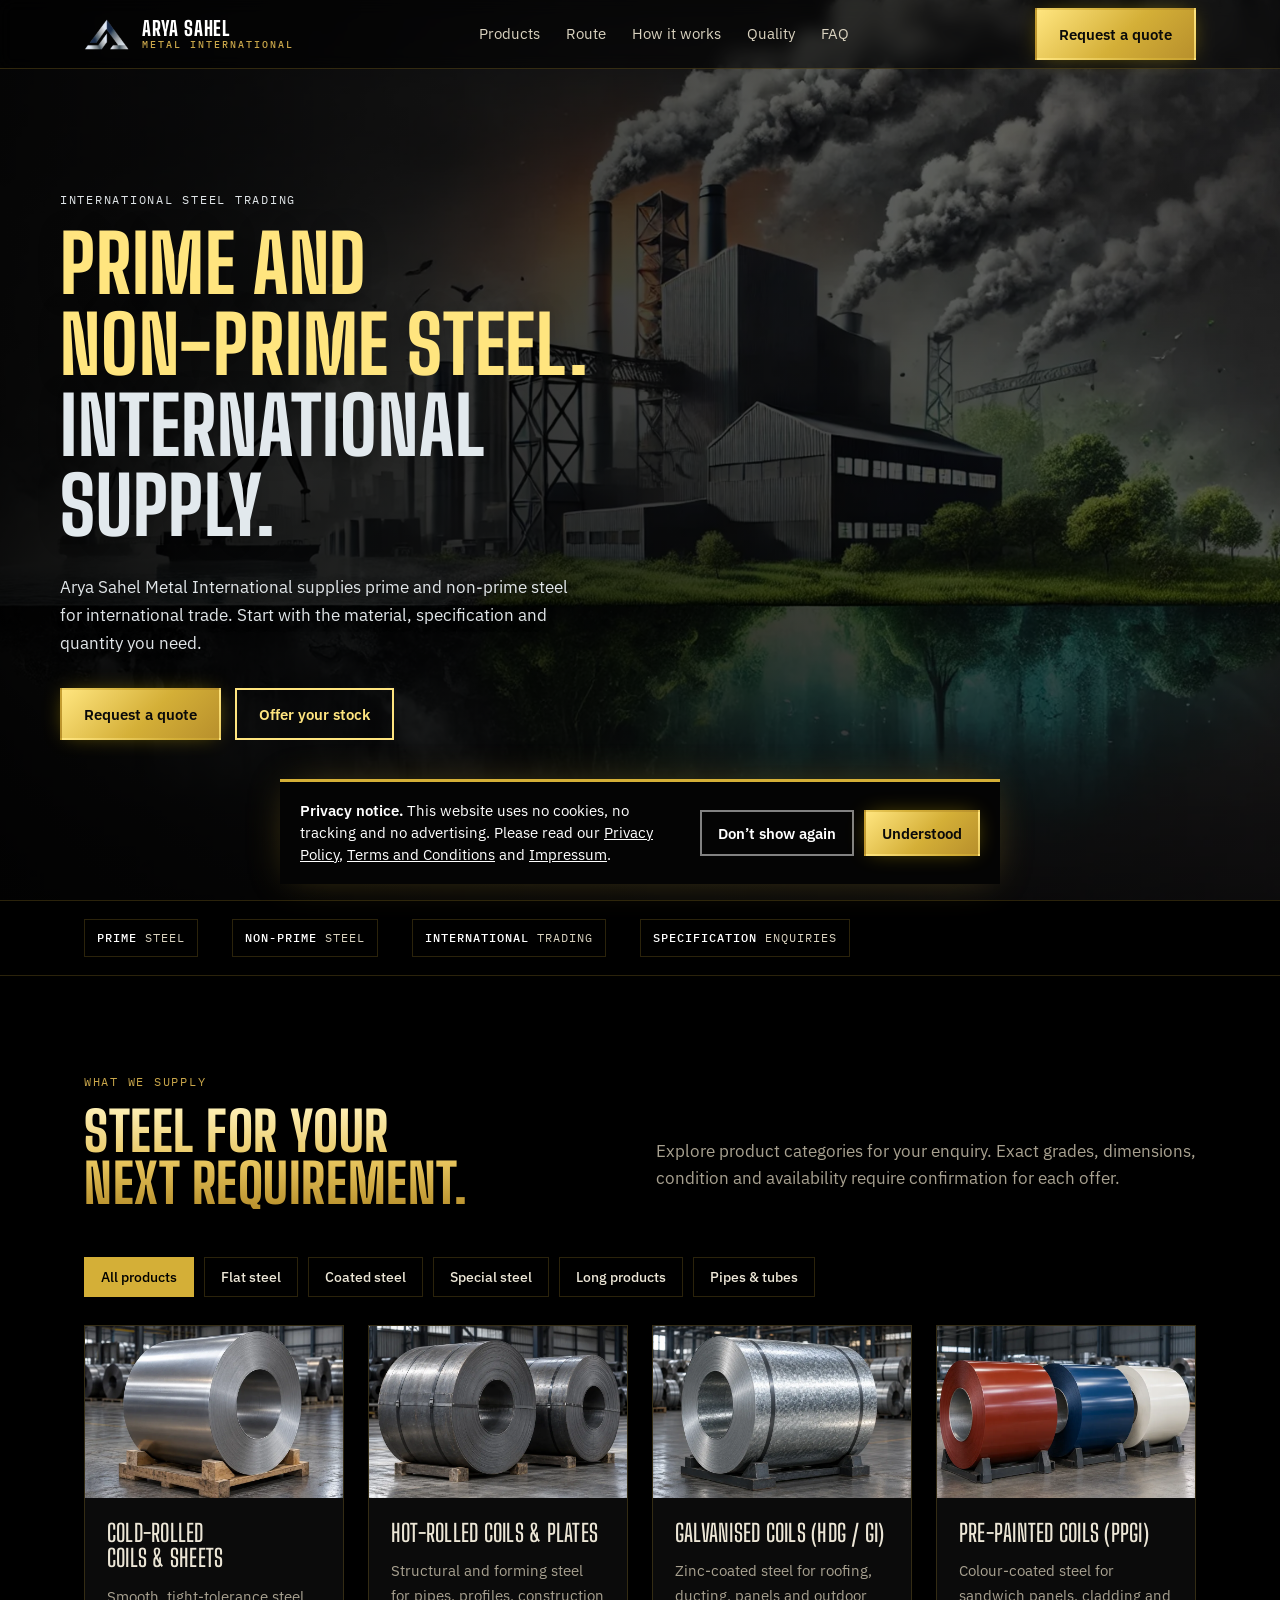
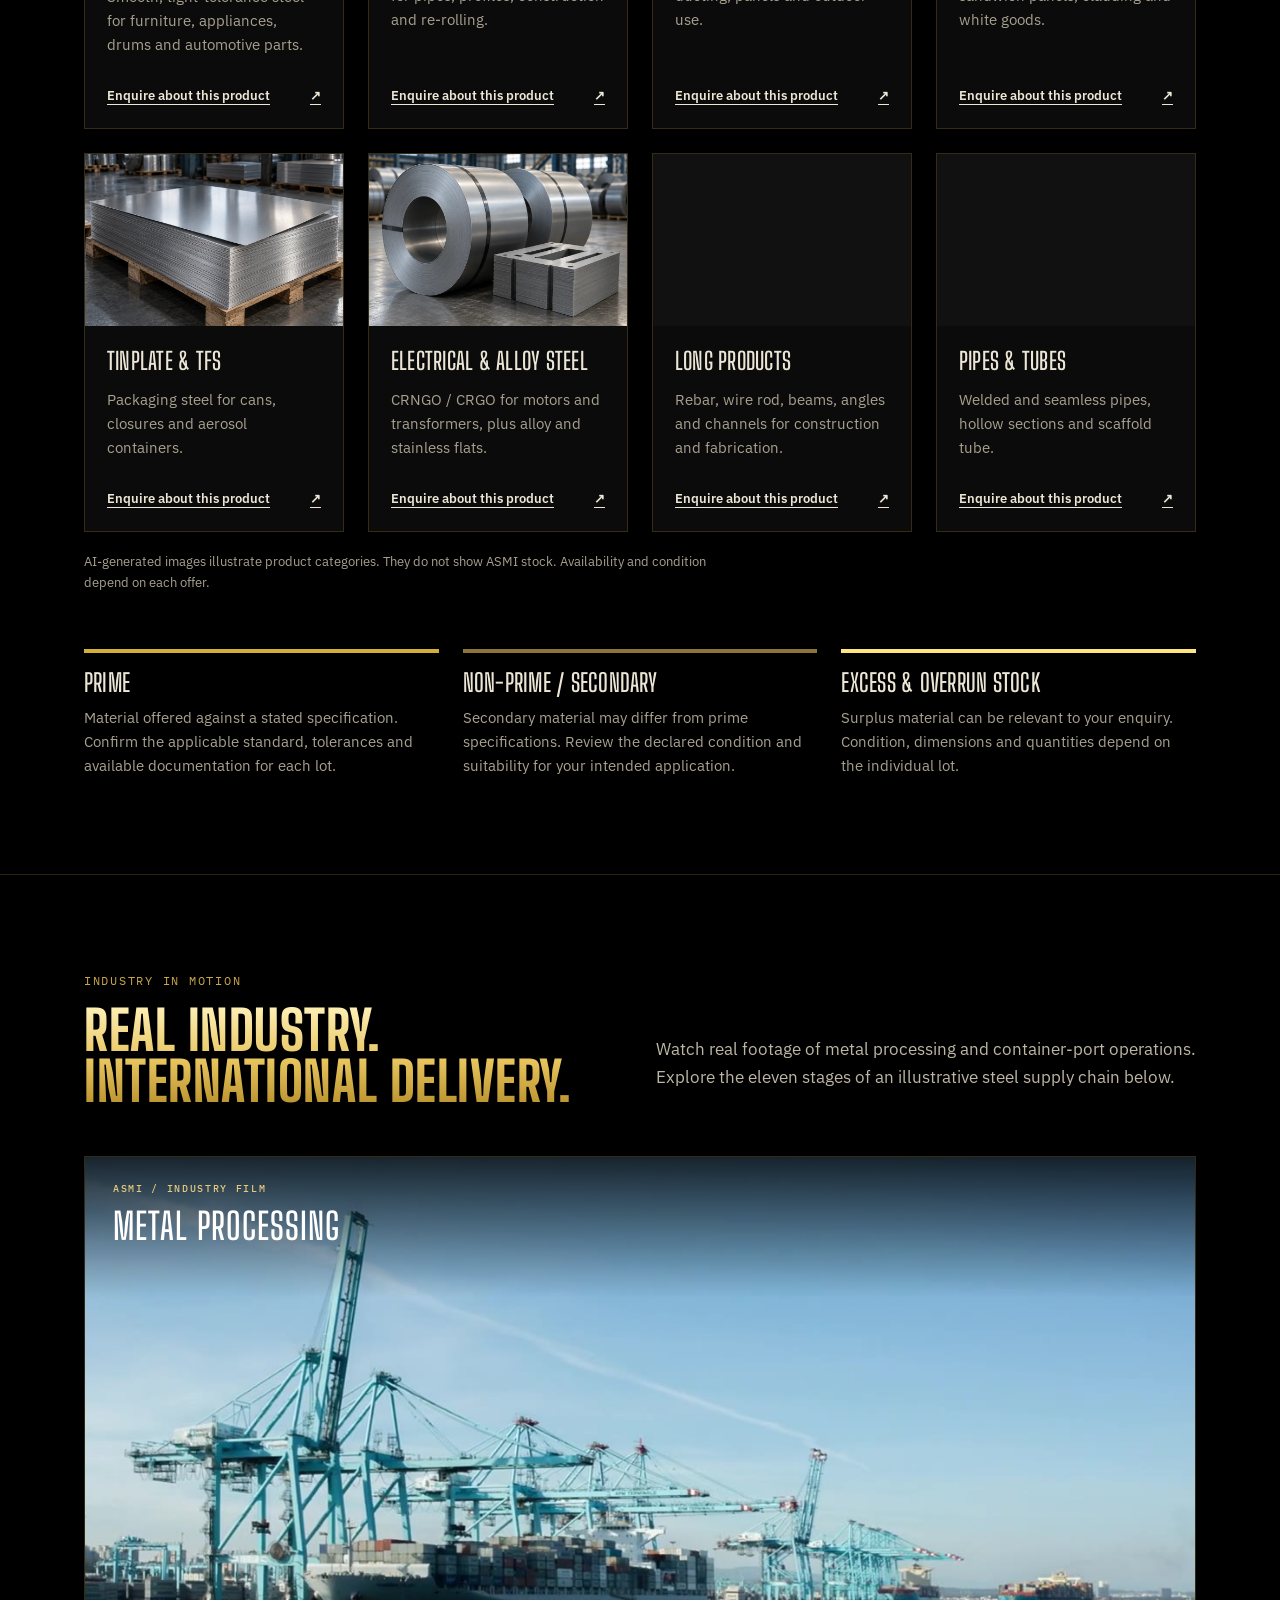
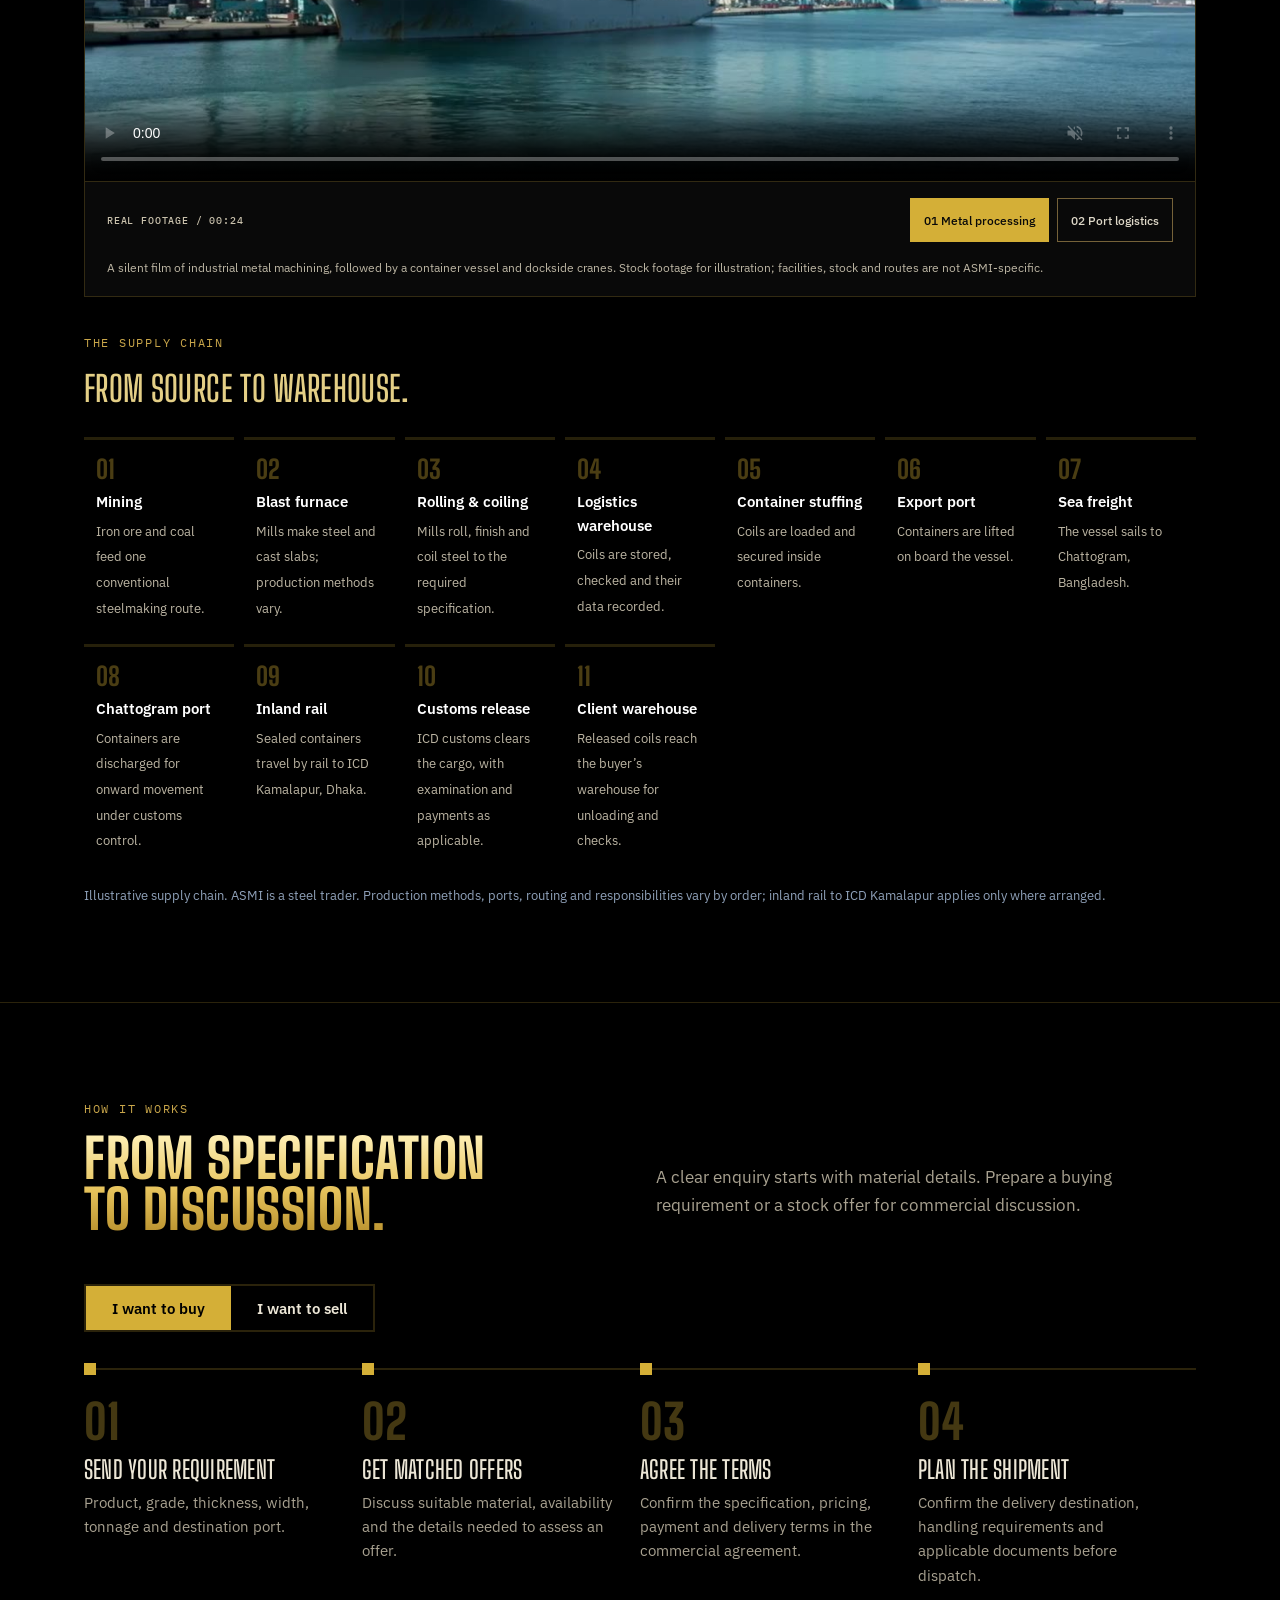
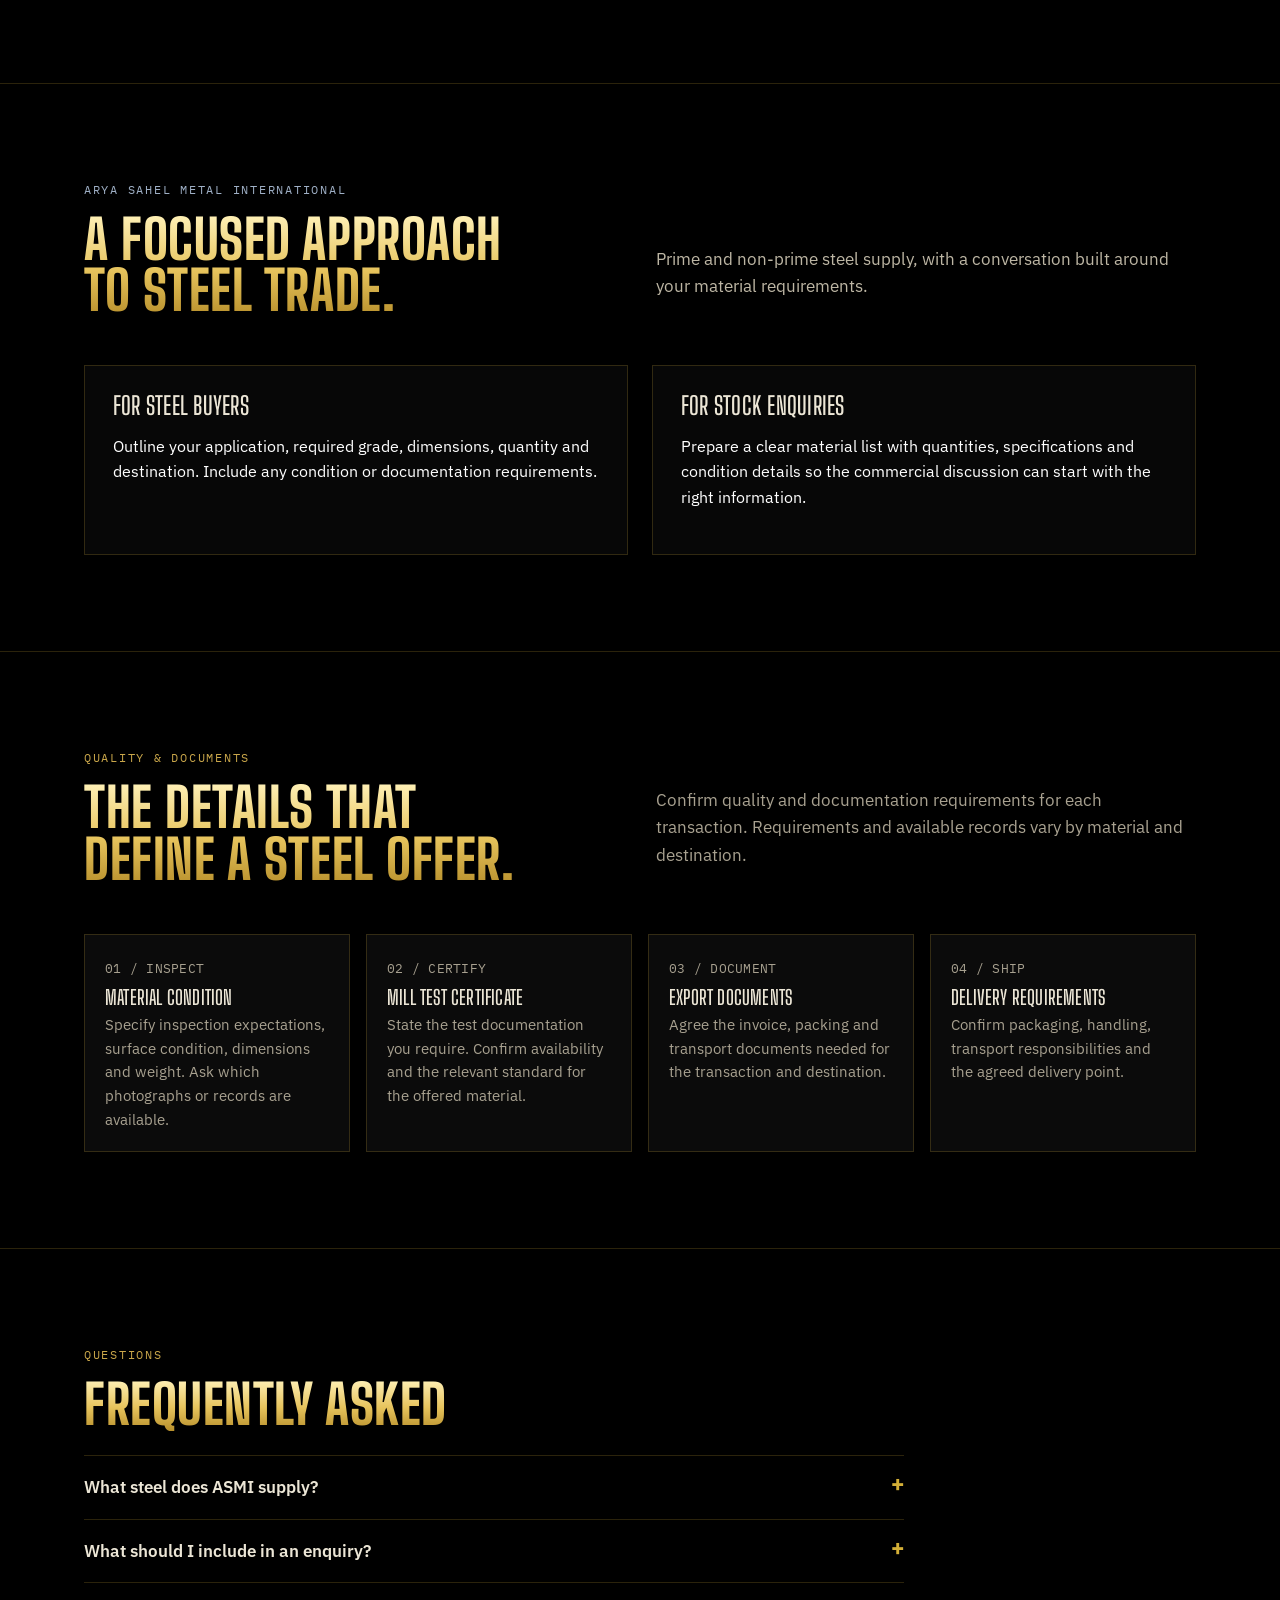
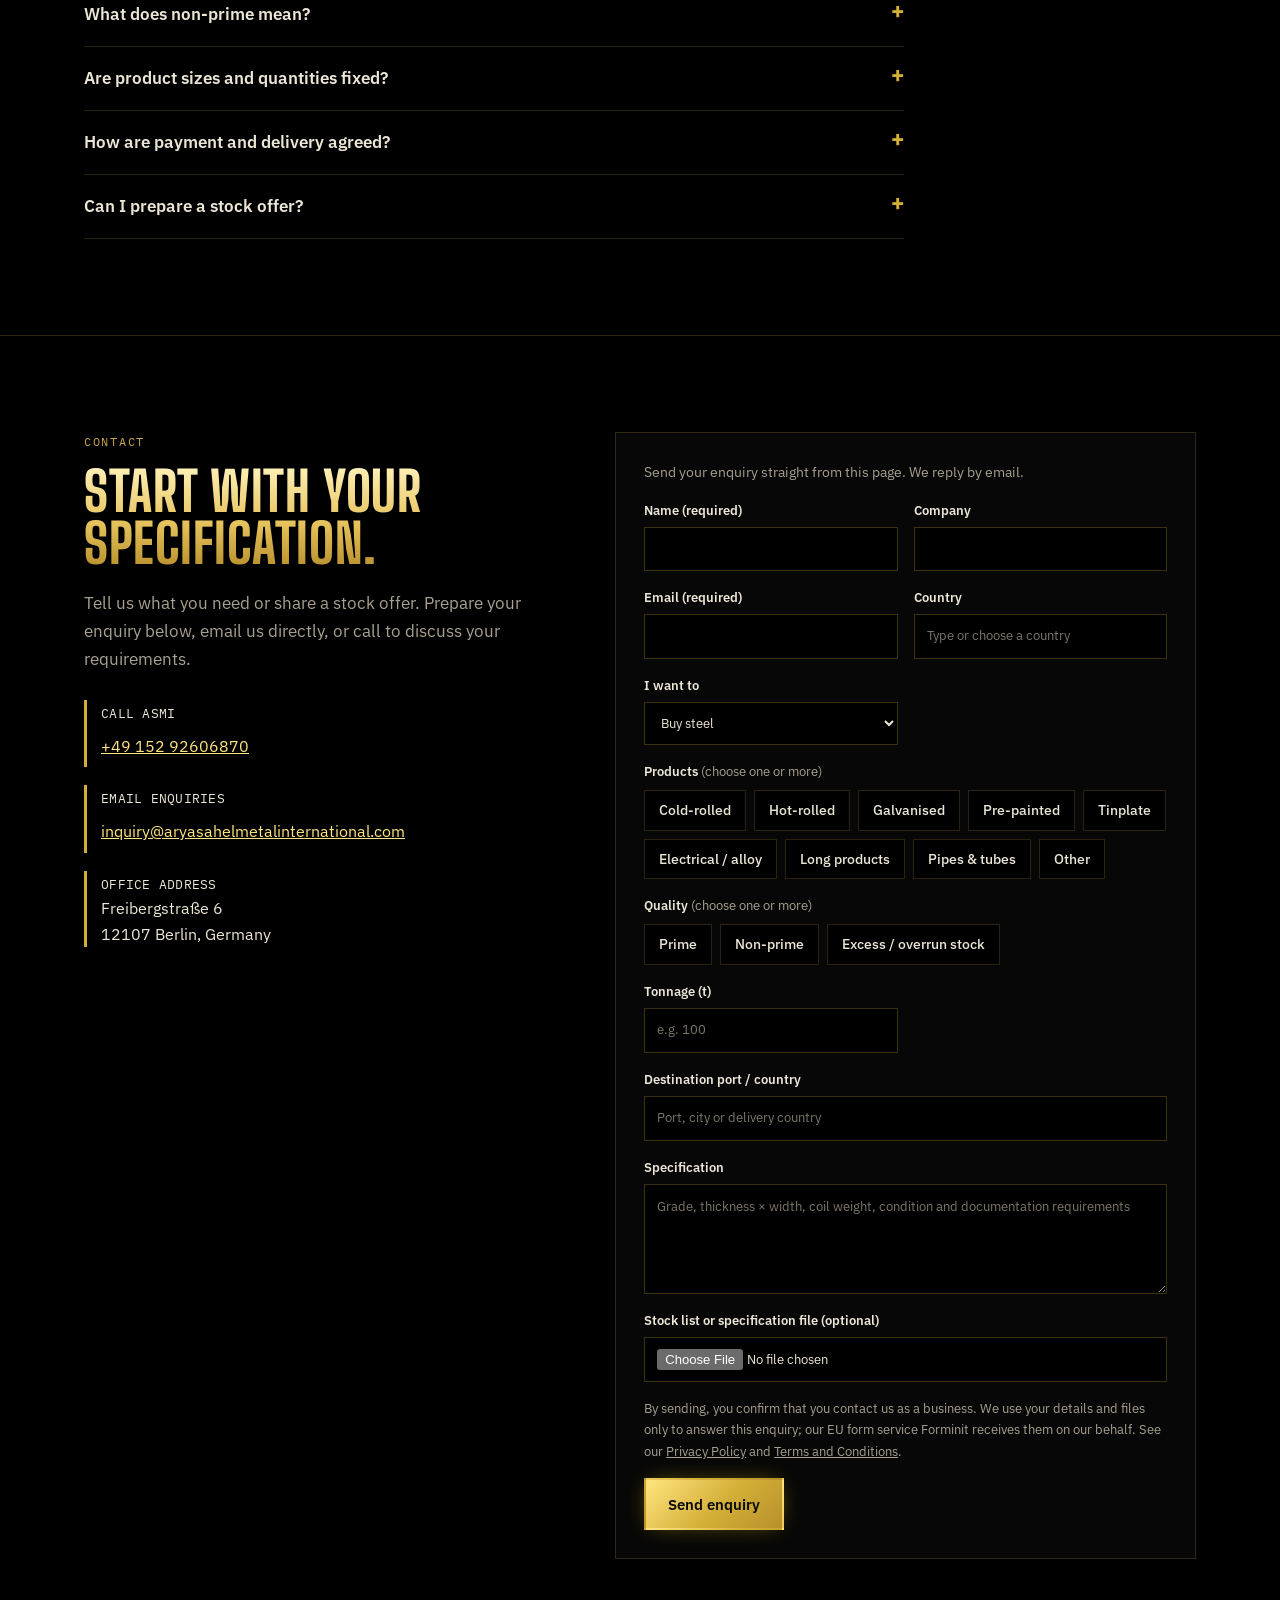
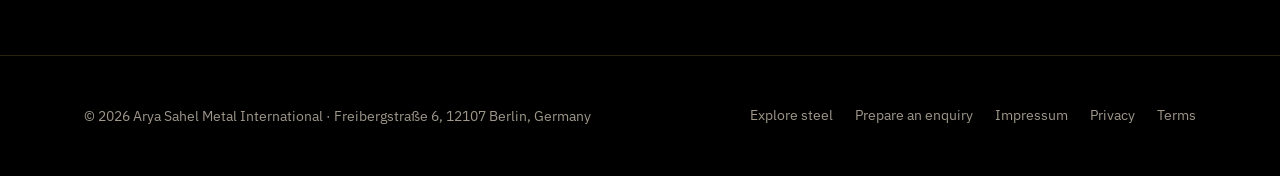
==== commit 39349daf: "Replace cartoon route with licensed real industry video Replace the Three.js route with a locally ho" ====
--- a/index.html
+++ b/index.html
@@ -222,13 +222,13 @@
 .route-stage.no3d .route-fallback{display:grid}
 .route-steps{list-style:none;margin:28px 0 0;padding:0;display:grid;grid-template-columns:repeat(auto-fit,minmax(150px,1fr));gap:10px;counter-reset:r}
 .route-steps li{counter-increment:r}
-.route-steps button{all:unset;box-sizing:border-box;display:block;width:100%;height:100%;padding:14px 12px;border-top:3px solid #2F4566;cursor:pointer;color:#B9C6D8;transition:border-color .2s,color .2s,background .2s}
-.route-steps button::before{content:counter(r,decimal-leading-zero);display:block;font:800 1.6rem var(--display);color:#3B5275;margin-bottom:6px}
+.route-steps .route-step{all:unset;box-sizing:border-box;display:block;width:100%;height:100%;padding:14px 12px;border-top:3px solid #2F4566;color:#B9C6D8}
+.route-steps .route-step::before{content:counter(r,decimal-leading-zero);display:block;font:800 1.6rem var(--display);color:#3B5275;margin-bottom:6px}
 .route-steps b{display:block;color:#fff;font-weight:600;font-size:.92rem;margin-bottom:4px}
 .route-steps small{font-size:.8rem;line-height:1.45}
-.route-steps button[aria-current=step]{border-color:var(--heat);background:rgba(232,137,43,.07)}
-.route-steps button[aria-current=step]::before{color:var(--heat)}
-.route-steps button:focus-visible{outline:3px solid var(--heat);outline-offset:2px}
+.route-steps .route-step[aria-current=step]{border-color:var(--heat);background:rgba(232,137,43,.07)}
+.route-steps .route-step[aria-current=step]::before{color:var(--heat)}
+.route-steps .route-step:focus-visible{outline:3px solid var(--heat);outline-offset:2px}
 .route-note{margin:18px 0 0;font-size:.82rem;color:#8FA1B9}
 @media (max-width:980px){.route-steps{grid-template-columns:repeat(4,1fr)}}
 @media (max-width:560px){.route-steps{grid-template-columns:1fr 1fr}.route-stage{aspect-ratio:1/1}.route-labels span{font-size:.6rem;padding:3px 6px}}
@@ -296,10 +296,10 @@
 footer a:hover{color:var(--gold-hi)}
 .consent{background:rgba(5,5,5,.96);border-top-color:var(--gold);box-shadow:0 0 40px -10px rgba(212,175,55,.35)}
 .route-stage{border-color:var(--rule);background:linear-gradient(#0d0d0d,#000)}
-.route-steps button{border-top-color:rgba(212,175,55,.18);color:#BDB6A4}
-.route-steps button::before{color:rgba(212,175,55,.35)}
-.route-steps button[aria-current=step]{border-color:var(--gold);background:rgba(212,175,55,.07)}
-.route-steps button[aria-current=step]::before{color:var(--gold-hi)}
+.route-steps .route-step{border-top-color:rgba(212,175,55,.18);color:#BDB6A4}
+.route-steps .route-step::before{color:rgba(212,175,55,.35)}
+.route-steps .route-step[aria-current=step]{border-color:var(--gold);background:rgba(212,175,55,.07)}
+.route-steps .route-step[aria-current=step]::before{color:var(--gold-hi)}
 .route-labels span{background:rgba(0,0,0,.8);border-color:var(--rule);color:#D9D2BF}
 .route-labels span.on{background:var(--gold);color:#000;border-color:var(--gold)}
 .route-hud button,.route-bar i{background:var(--gold)}
@@ -308,6 +308,27 @@
 /* the interactive gold layer: drawn over the page in "screen" mode, so black adds nothing and only gold light shows */
 @media(max-width:520px){.nav>.btn{white-space:nowrap;padding:10px 12px!important;font-size:.8rem!important}.brand small{white-space:nowrap;letter-spacing:.08em}.brand span{font-size:1.05rem}}
 #gold-void{position:fixed;inset:0;width:100vw;height:100vh;z-index:5;pointer-events:none;mix-blend-mode:screen}
+
+/* Locally hosted real footage replaces the WebGL route. */
+.trade-film{position:relative;z-index:6;margin:0;border:1px solid var(--rule,#393323);background:#090909}
+.trade-film-frame{position:relative;background:#090909;aspect-ratio:16/9;overflow:hidden}
+.trade-film video{display:block;width:100%;height:100%;object-fit:contain;background:#090909}
+.film-heading{position:absolute;inset:0 0 auto;padding:24px 28px 50px;background:linear-gradient(rgba(0,0,0,.78),transparent);pointer-events:none;color:#fff}
+.film-heading span{display:block;font:500 .65rem var(--mono);letter-spacing:.16em;color:#e4ca7d;margin-bottom:9px}
+.film-heading strong{font:600 clamp(1.35rem,3vw,2.3rem) var(--display);text-transform:uppercase;letter-spacing:.025em}
+.film-toolbar{display:flex;align-items:center;justify-content:space-between;gap:14px;padding:16px 22px;border-top:1px solid var(--rule,#393323);flex-wrap:wrap}
+.film-runtime{font:500 .65rem var(--mono);letter-spacing:.08em;color:#c9c1ac}
+.film-chapters{display:flex;gap:8px;flex-wrap:wrap}
+.film-chapters button{font:500 .78rem var(--body);border:1px solid #756239;background:transparent;color:#ded8c8;padding:9px 13px;min-height:44px;cursor:pointer}
+.film-chapters button[aria-pressed=true]{background:#d4af37;color:#090909;border-color:#d4af37}
+.film-chapters button:focus-visible,#film-retry:focus-visible{outline:3px solid #fff;outline-offset:3px}
+.trade-film figcaption{font-size:.78rem;line-height:1.6;color:#bdb6a4;padding:0 22px 18px}
+#film-error{padding:12px 22px;color:#f4d78a;font-size:.9rem}
+#film-retry{font:inherit;text-decoration:underline;background:none;border:0;color:inherit;cursor:pointer}
+.route-intro{margin-top:36px}.route-intro h3{font:600 clamp(1.5rem,3vw,2.2rem) var(--display);color:#e4cf86;margin:8px 0}
+.route-steps .route-step{cursor:default}
+@media(max-width:560px){.film-heading{padding:16px 16px 35px}.film-toolbar{padding:12px 14px}.film-chapters{width:100%}.film-chapters button{flex:1}.trade-film figcaption{padding:0 14px 14px}}
+
 </style>
 <link rel="canonical" href="https://aryasahelmetalinternational.com/">
 <link rel="icon" type="image/svg+xml" href="data:image/svg+xml,%3Csvg xmlns='http://www.w3.org/2000/svg' viewBox='0 0 64 64'%3E%3Crect width='64' height='64' fill='%2316263F'/%3E%3Cpath d='M32 10 54 50H42L32 31 22 50H10z' fill='%23C9D1DB'/%3E%3Cpath d='M32 10 54 50H42L32 31z' fill='%23E8892B'/%3E%3C/svg%3E">
@@ -405,29 +426,42 @@
 <section class="block journey" id="journey">
   <div class="wrap">
     <div class="head">
-      <div><p class="eyebrow">How a steel order travels</p><h2>From the mine to your warehouse.</h2></div>
-      <p class="lead">Follow a coil in 3D, from raw materials and steelmaking in Europe to the sea voyage, rail, customs release and safe delivery to your warehouse. Drag the scene to look around.</p>
-    </div>
-    <div class="route-stage" id="route-stage">
-      <canvas id="route-canvas" aria-label="Animated 3D illustration of a steel order travelling from the mine to the client warehouse" role="img"></canvas>
-      <div class="route-labels" id="route-labels" aria-hidden="true"></div>
-      <div class="route-hud"><button type="button" id="route-play" aria-pressed="true">Pause</button><div class="route-bar" aria-hidden="true"><i id="route-progress"></i></div></div>
-      <div class="route-fallback">The 3D view isn't available in this browser. The steps below show the route.</div>
-    </div>
+      <div><p class="eyebrow">Industry in motion</p><h2>Real industry.<br>International delivery.</h2></div>
+      <p class="lead">Watch real footage of metal processing and container-port operations. Explore the eleven stages of an illustrative steel supply chain below.</p>
+    </div>
+    <figure class="trade-film" aria-labelledby="film-title" aria-describedby="film-description">
+      <div class="trade-film-frame">
+        <video id="trade-video" controls muted loop playsinline preload="none" poster="steel-trade-poster.jpg" aria-label="Illustrative metal processing and container-port film" aria-describedby="film-description" width="1280" height="720">
+          <source data-src="steel-trade-film.mp4" type="video/mp4">
+          Your browser cannot play this film. The supply-chain stages are described below.
+        </video>
+        <div class="film-heading" aria-hidden="true"><span>ASMI / INDUSTRY FILM</span><strong id="film-title">The world of steel trade</strong></div>
+      </div>
+      <div class="film-toolbar">
+        <span class="film-runtime">REAL FOOTAGE / 00:24</span>
+        <div class="film-chapters" role="group" aria-label="Video chapters">
+          <button type="button" data-film-time="0" aria-label="Play metal processing chapter" aria-pressed="true">01 Metal processing</button>
+          <button type="button" data-film-time="8" aria-label="Play port logistics chapter" aria-pressed="false">02 Port logistics</button>
+        </div>
+      </div>
+      <p id="film-error" role="status" hidden>The film could not load. Check your connection and <button type="button" id="film-retry">try again</button>. The route below is available to read.</p>
+      <figcaption id="film-description">A silent film of industrial metal machining, followed by a container vessel and dockside cranes. Stock footage for illustration; facilities, stock and routes are not ASMI-specific.</figcaption>
+    </figure>
+    <div class="route-intro"><p class="eyebrow">The supply chain</p><h3>From source to warehouse.</h3></div>
     <ol class="route-steps" id="route-steps">
-      <li><button type="button" data-step="0"><b>Mining</b><small>Iron ore and coal are mined at the source.</small></button></li>
-      <li><button type="button" data-step="1"><b>Blast furnace</b><small>Ore is smelted into iron and refined into steel.</small></button></li>
-      <li><button type="button" data-step="2"><b>Rolling & coiling</b><small>Slabs are rolled into strip and wound into coils.</small></button></li>
-      <li><button type="button" data-step="3"><b>Logistics warehouse</b><small>Coils are stored, checked and their data recorded.</small></button></li>
-      <li><button type="button" data-step="4"><b>Container stuffing</b><small>Coils are loaded and secured inside containers.</small></button></li>
-      <li><button type="button" data-step="5"><b>Export port</b><small>Containers are lifted on board the vessel.</small></button></li>
-      <li><button type="button" data-step="6"><b>Sea freight</b><small>The vessel sails to Chattogram, Bangladesh.</small></button></li>
-      <li><button type="button" data-step="7"><b>Chattogram port</b><small>Containers are discharged for onward movement under customs control.</small></button></li>
-      <li><button type="button" data-step="8"><b>Inland rail</b><small>Sealed containers travel by rail to ICD Kamalapur, Dhaka.</small></button></li>
-      <li><button type="button" data-step="9"><b>Customs release</b><small>ICD customs clears the cargo, with examination and payments as applicable.</small></button></li>
-      <li><button type="button" data-step="10"><b>Client warehouse</b><small>Released coils reach the buyer’s warehouse for unloading and checks.</small></button></li>
+      <li><div class="route-step"><b>Mining</b><small>Iron ore and coal feed one conventional steelmaking route.</small></div></li>
+      <li><div class="route-step"><b>Blast furnace</b><small>Mills make steel and cast slabs; production methods vary.</small></div></li>
+      <li><div class="route-step"><b>Rolling & coiling</b><small>Mills roll, finish and coil steel to the required specification.</small></div></li>
+      <li><div class="route-step"><b>Logistics warehouse</b><small>Coils are stored, checked and their data recorded.</small></div></li>
+      <li><div class="route-step"><b>Container stuffing</b><small>Coils are loaded and secured inside containers.</small></div></li>
+      <li><div class="route-step"><b>Export port</b><small>Containers are lifted on board the vessel.</small></div></li>
+      <li><div class="route-step"><b>Sea freight</b><small>The vessel sails to Chattogram, Bangladesh.</small></div></li>
+      <li><div class="route-step"><b>Chattogram port</b><small>Containers are discharged for onward movement under customs control.</small></div></li>
+      <li><div class="route-step"><b>Inland rail</b><small>Sealed containers travel by rail to ICD Kamalapur, Dhaka.</small></div></li>
+      <li><div class="route-step"><b>Customs release</b><small>ICD customs clears the cargo, with examination and payments as applicable.</small></div></li>
+      <li><div class="route-step"><b>Client warehouse</b><small>Released coils reach the buyer’s warehouse for unloading and checks.</small></div></li>
     </ol>
-    <p class="route-note">Illustrative supply chain. ASMI is a trader: mining and steelmaking are done by the mills we source from. Production, routing and responsibilities vary by order.</p>
+    <p class="route-note">Illustrative supply chain. ASMI is a steel trader. Production methods, ports, routing and responsibilities vary by order; inland rail to ICD Kamalapur applies only where arranged.</p>
   </div>
 </section>
 
@@ -592,13 +626,7 @@
   document.getElementById('yr').textContent=new Date().getFullYear();
 })();
 </script>
-<script type="module">
-  // load the 3D route only when visitors get near it (saves about 700 KB on first load)
-  const st=document.getElementById('route-stage');
-  const go=()=>import('./js/route3d.js');
-  if(!st||!('IntersectionObserver' in window)){go();}
-  else{const io=new IntersectionObserver(es=>{if(es.some(e=>e.isIntersecting)){io.disconnect();go();}},{rootMargin:'800px 0px'});io.observe(st);}
-</script>
+<script src="trade-video.js" defer></script>
 <script src="js/goldvoid.js" defer></script>
 </body>
 </html>
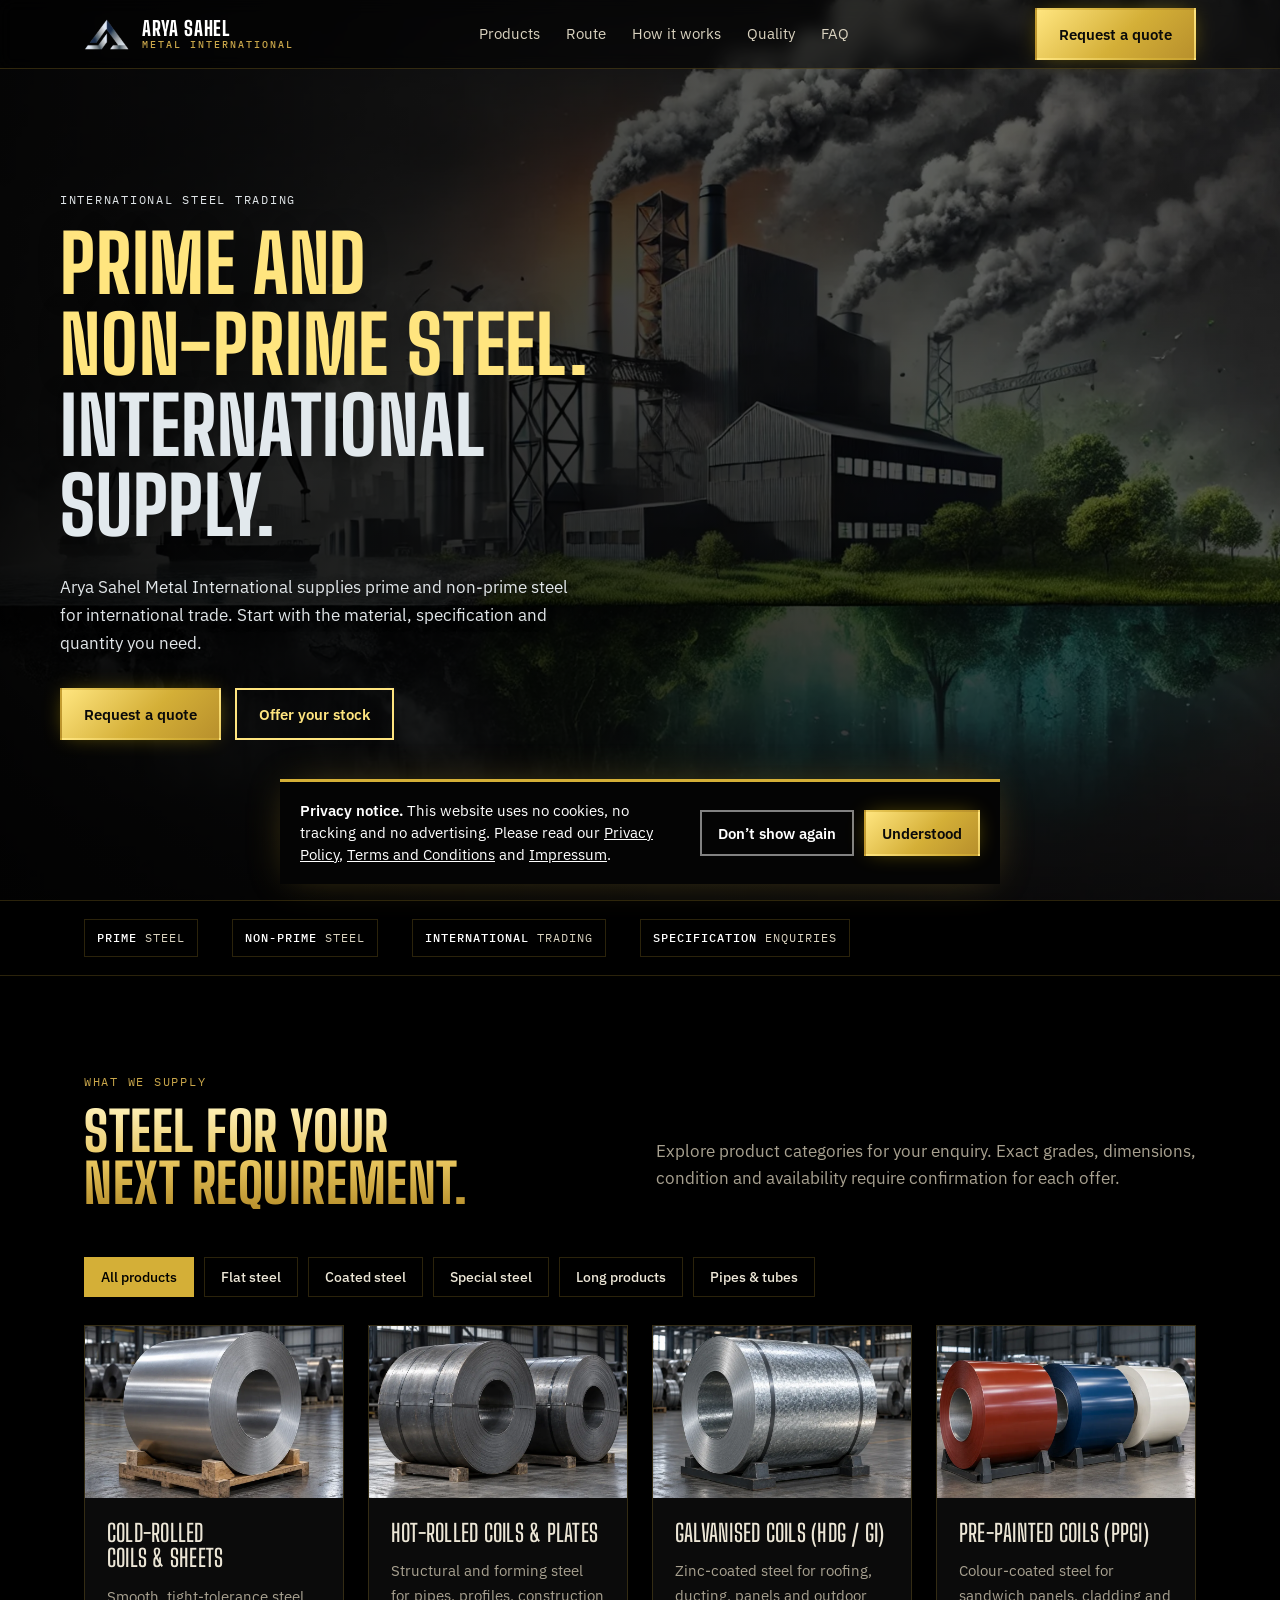
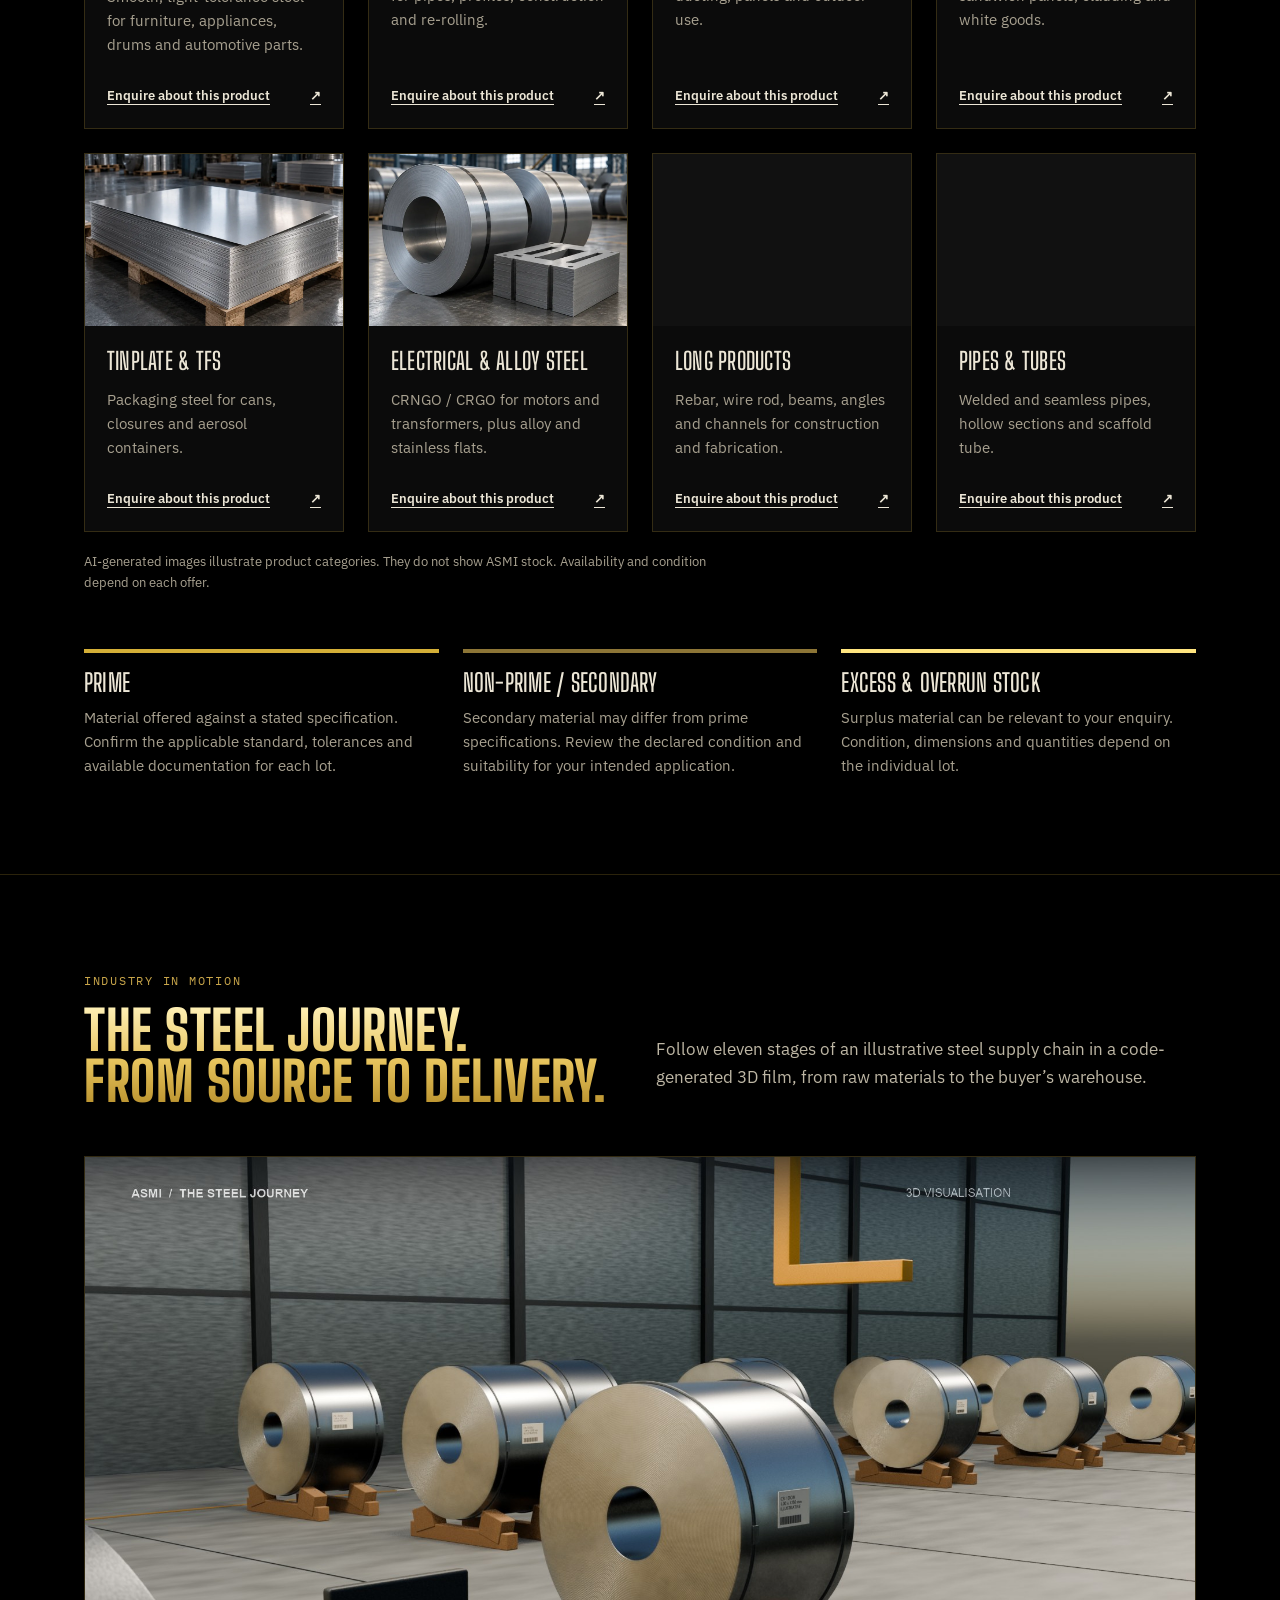
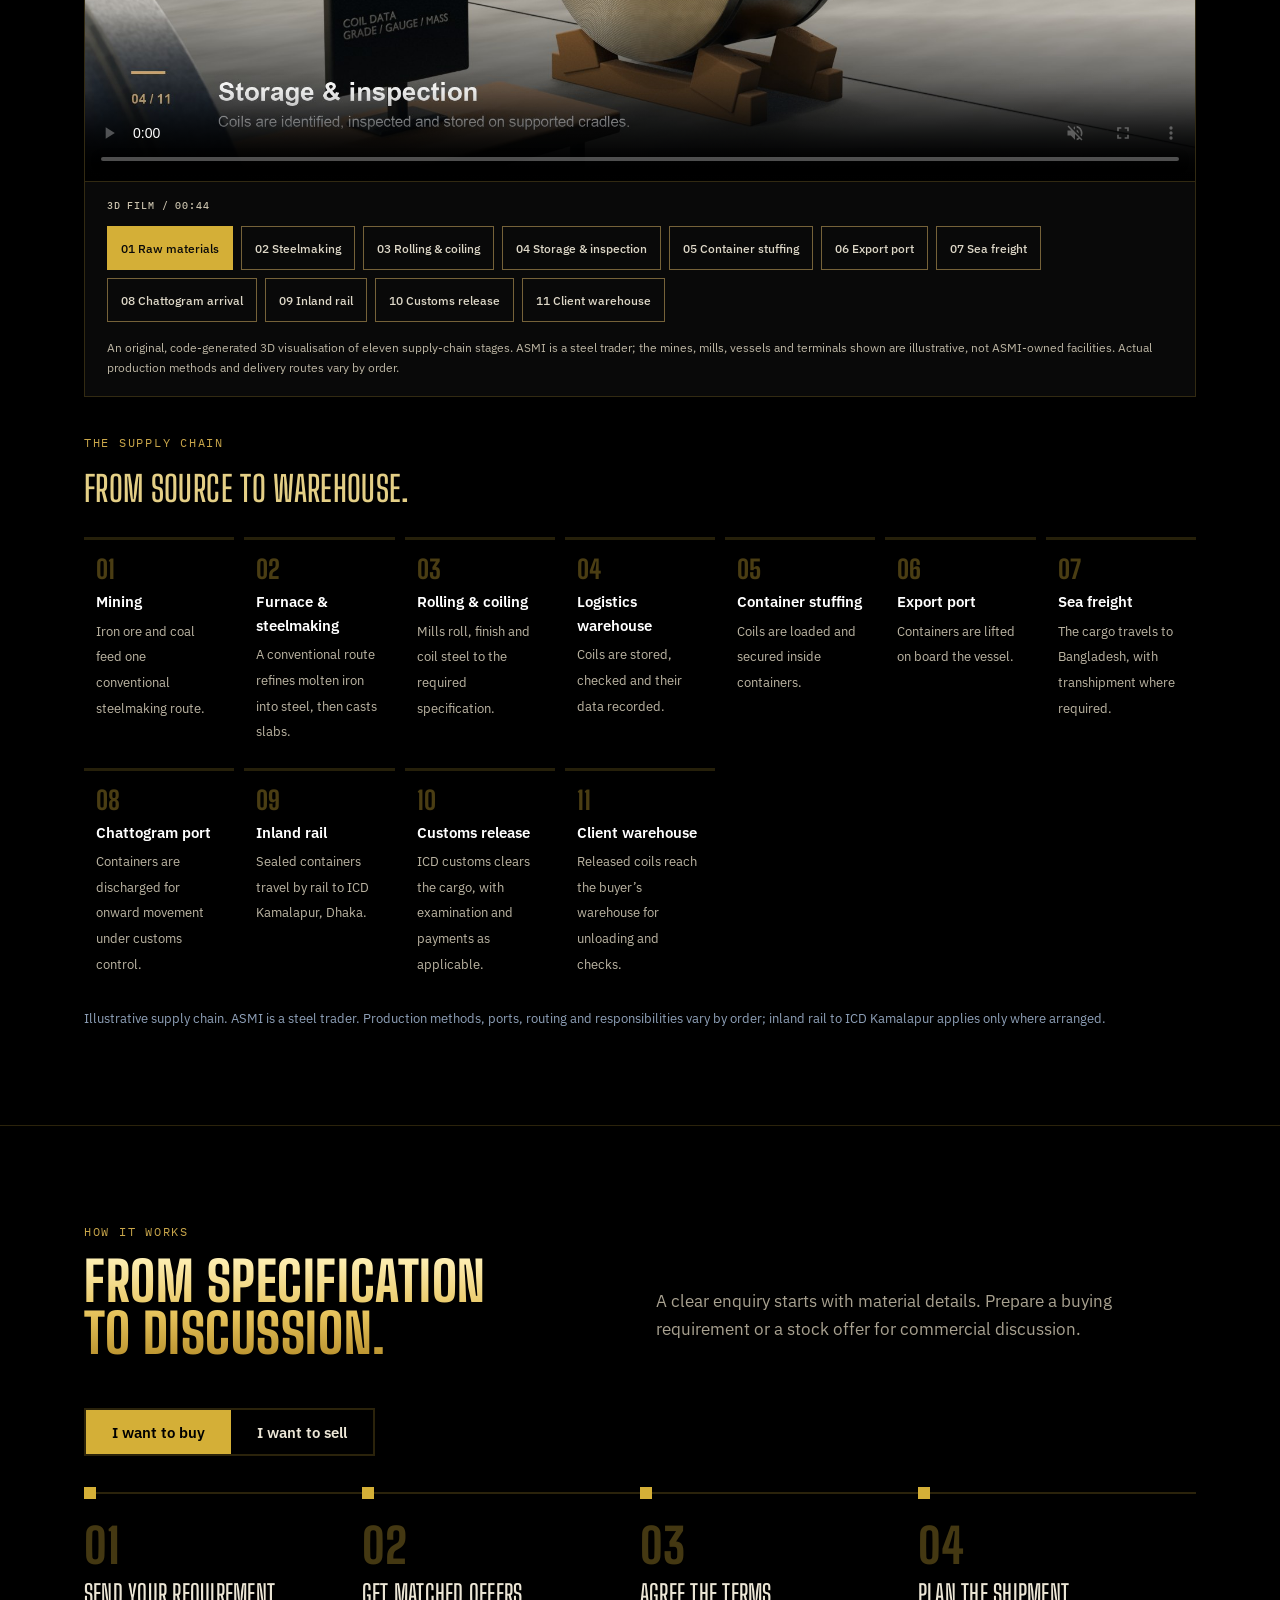
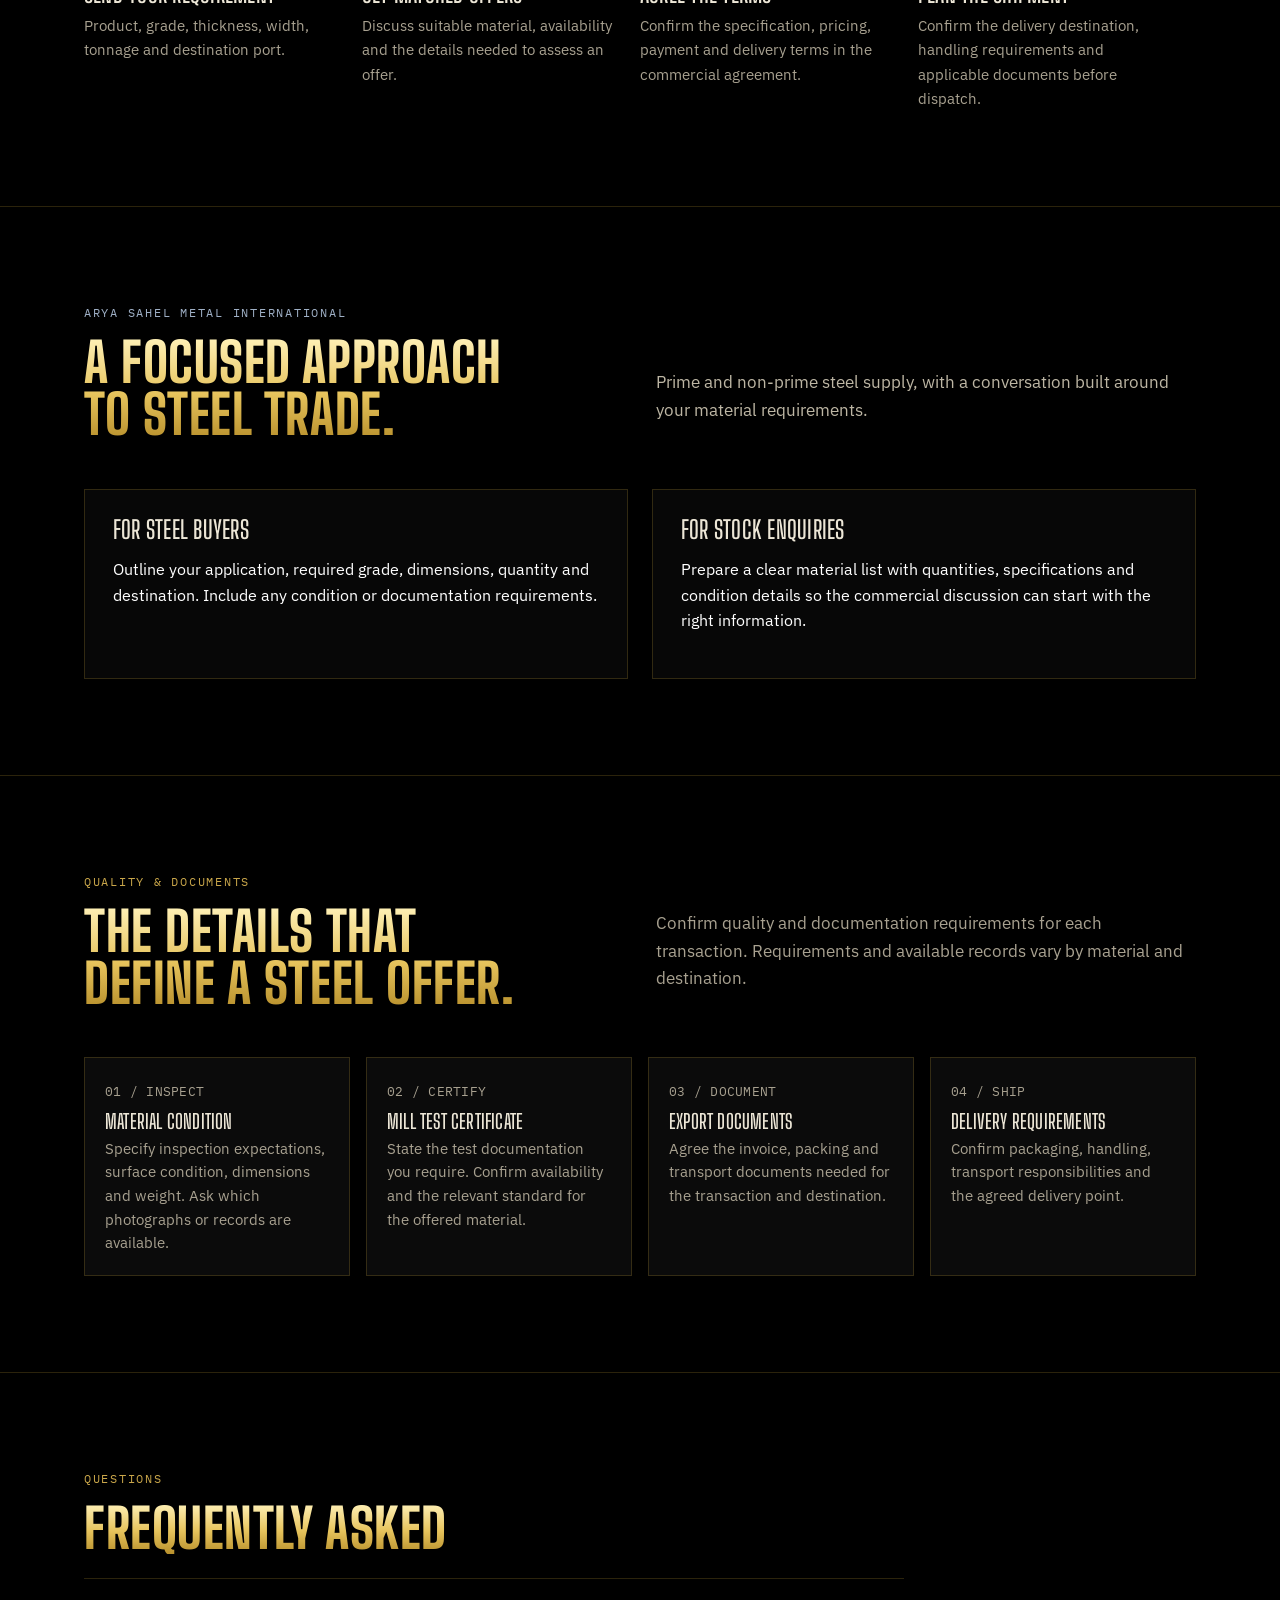
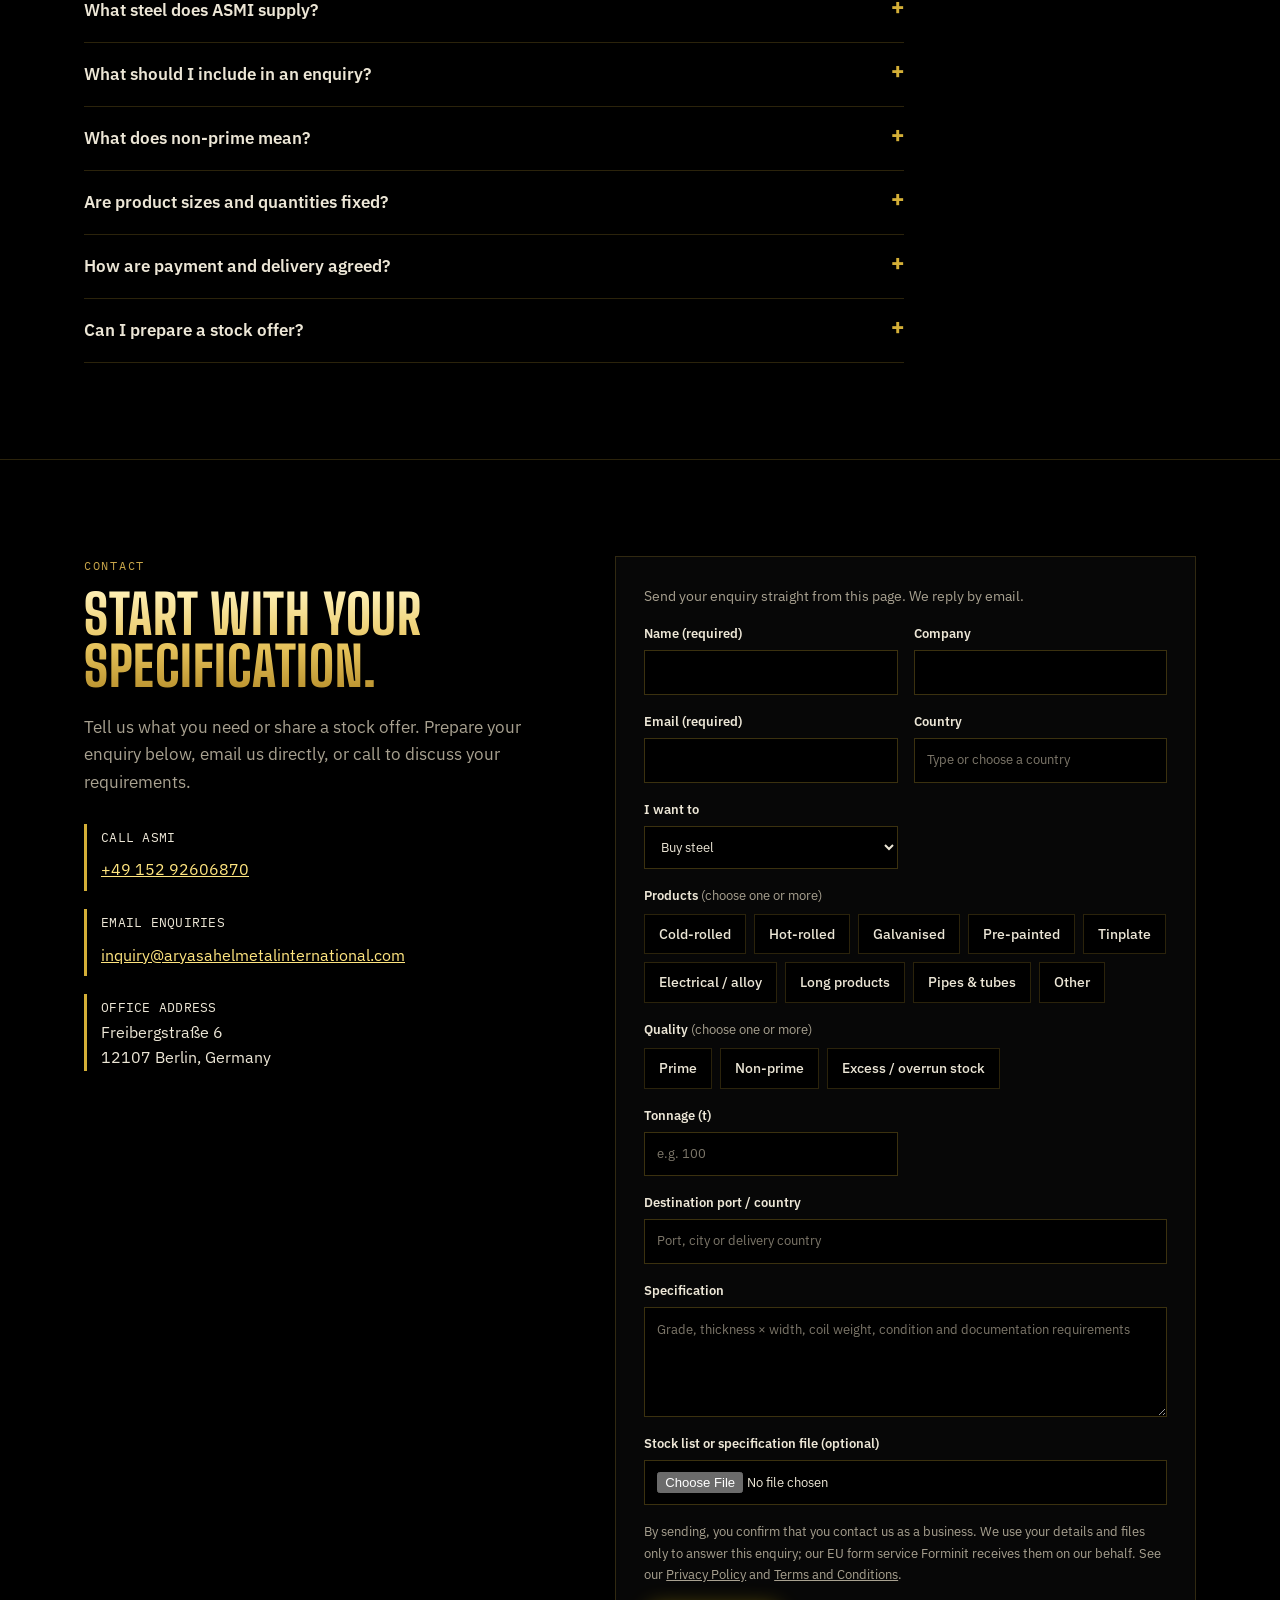
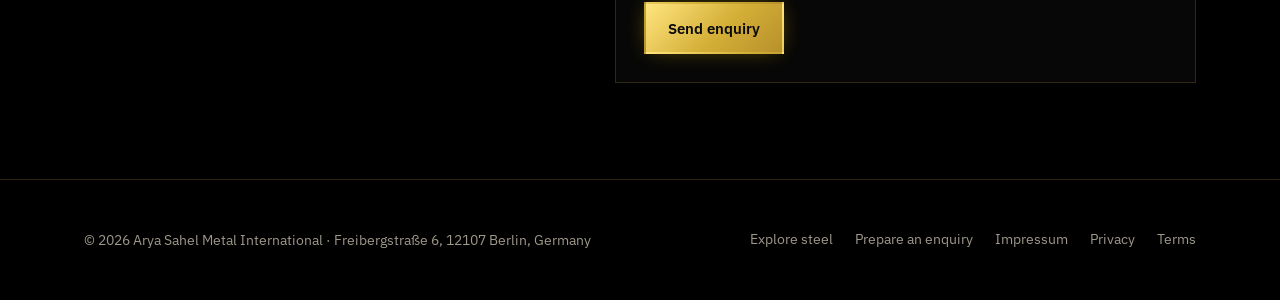
==== commit c5f63831: "Replace stock film with original eleven-stage 3D steel journey Add a 44-second, 1080p code-generated" ====
--- a/index.html
+++ b/index.html
@@ -309,11 +309,11 @@
 @media(max-width:520px){.nav>.btn{white-space:nowrap;padding:10px 12px!important;font-size:.8rem!important}.brand small{white-space:nowrap;letter-spacing:.08em}.brand span{font-size:1.05rem}}
 #gold-void{position:fixed;inset:0;width:100vw;height:100vh;z-index:5;pointer-events:none;mix-blend-mode:screen}
 
-/* Locally hosted real footage replaces the WebGL route. */
+/* Offline-rendered 3D film: native playback and eleven accessible chapters. */
 .trade-film{position:relative;z-index:6;margin:0;border:1px solid var(--rule,#393323);background:#090909}
 .trade-film-frame{position:relative;background:#090909;aspect-ratio:16/9;overflow:hidden}
 .trade-film video{display:block;width:100%;height:100%;object-fit:contain;background:#090909}
-.film-heading{position:absolute;inset:0 0 auto;padding:24px 28px 50px;background:linear-gradient(rgba(0,0,0,.78),transparent);pointer-events:none;color:#fff}
+.film-heading{display:none;position:absolute;inset:0 0 auto;padding:24px 28px 50px;background:linear-gradient(rgba(0,0,0,.78),transparent);pointer-events:none;color:#fff}
 .film-heading span{display:block;font:500 .65rem var(--mono);letter-spacing:.16em;color:#e4ca7d;margin-bottom:9px}
 .film-heading strong{font:600 clamp(1.35rem,3vw,2.3rem) var(--display);text-transform:uppercase;letter-spacing:.025em}
 .film-toolbar{display:flex;align-items:center;justify-content:space-between;gap:14px;padding:16px 22px;border-top:1px solid var(--rule,#393323);flex-wrap:wrap}
@@ -327,7 +327,7 @@
 #film-retry{font:inherit;text-decoration:underline;background:none;border:0;color:inherit;cursor:pointer}
 .route-intro{margin-top:36px}.route-intro h3{font:600 clamp(1.5rem,3vw,2.2rem) var(--display);color:#e4cf86;margin:8px 0}
 .route-steps .route-step{cursor:default}
-@media(max-width:560px){.film-heading{padding:16px 16px 35px}.film-toolbar{padding:12px 14px}.film-chapters{width:100%}.film-chapters button{flex:1}.trade-film figcaption{padding:0 14px 14px}}
+@media(max-width:560px){.film-heading{display:none;padding:16px 16px 35px}.film-toolbar{padding:12px 14px}.film-chapters{width:100%}.film-chapters button{flex:1 1 42%;text-align:left}.trade-film figcaption{padding:0 14px 14px}}
 
 </style>
 <link rel="canonical" href="https://aryasahelmetalinternational.com/">
@@ -426,36 +426,45 @@
 <section class="block journey" id="journey">
   <div class="wrap">
     <div class="head">
-      <div><p class="eyebrow">Industry in motion</p><h2>Real industry.<br>International delivery.</h2></div>
-      <p class="lead">Watch real footage of metal processing and container-port operations. Explore the eleven stages of an illustrative steel supply chain below.</p>
+      <div><p class="eyebrow">Industry in motion</p><h2>The steel journey.<br>From source to delivery.</h2></div>
+      <p class="lead">Follow eleven stages of an illustrative steel supply chain in a code-generated 3D film, from raw materials to the buyer’s warehouse.</p>
     </div>
     <figure class="trade-film" aria-labelledby="film-title" aria-describedby="film-description">
       <div class="trade-film-frame">
-        <video id="trade-video" controls muted loop playsinline preload="none" poster="steel-trade-poster.jpg" aria-label="Illustrative metal processing and container-port film" aria-describedby="film-description" width="1280" height="720">
-          <source data-src="steel-trade-film.mp4" type="video/mp4">
+        <video id="trade-video" controls muted loop playsinline preload="none" poster="steel-trade-poster.jpg?v=3d-20261108-1" aria-label="Eleven-stage 3D steel supply-chain film" aria-describedby="film-description" width="1920" height="1080">
+          <source data-src="steel-trade-film.mp4?v=3d-20261108-1" data-mobile-src="steel-trade-film-mobile.mp4?v=3d-20261108-1" type="video/mp4">
           Your browser cannot play this film. The supply-chain stages are described below.
         </video>
-        <div class="film-heading" aria-hidden="true"><span>ASMI / INDUSTRY FILM</span><strong id="film-title">The world of steel trade</strong></div>
+        <div class="film-heading" aria-hidden="true"><span>ASMI / 3D INDUSTRIAL FILM</span><strong id="film-title">The steel journey</strong></div>
       </div>
       <div class="film-toolbar">
-        <span class="film-runtime">REAL FOOTAGE / 00:24</span>
+        <span class="film-runtime">3D FILM / 00:44</span>
         <div class="film-chapters" role="group" aria-label="Video chapters">
-          <button type="button" data-film-time="0" aria-label="Play metal processing chapter" aria-pressed="true">01 Metal processing</button>
-          <button type="button" data-film-time="8" aria-label="Play port logistics chapter" aria-pressed="false">02 Port logistics</button>
+          <button type="button" data-film-time="0" aria-label="Play stage 1: Raw materials" aria-pressed="true">01 Raw materials</button>
+          <button type="button" data-film-time="4" aria-label="Play stage 2: Steelmaking" aria-pressed="false">02 Steelmaking</button>
+          <button type="button" data-film-time="8" aria-label="Play stage 3: Rolling & coiling" aria-pressed="false">03 Rolling & coiling</button>
+          <button type="button" data-film-time="12" aria-label="Play stage 4: Storage & inspection" aria-pressed="false">04 Storage & inspection</button>
+          <button type="button" data-film-time="16" aria-label="Play stage 5: Container stuffing" aria-pressed="false">05 Container stuffing</button>
+          <button type="button" data-film-time="20" aria-label="Play stage 6: Export port" aria-pressed="false">06 Export port</button>
+          <button type="button" data-film-time="24" aria-label="Play stage 7: Sea freight" aria-pressed="false">07 Sea freight</button>
+          <button type="button" data-film-time="28" aria-label="Play stage 8: Chattogram arrival" aria-pressed="false">08 Chattogram arrival</button>
+          <button type="button" data-film-time="32" aria-label="Play stage 9: Inland rail" aria-pressed="false">09 Inland rail</button>
+          <button type="button" data-film-time="36" aria-label="Play stage 10: Customs release" aria-pressed="false">10 Customs release</button>
+          <button type="button" data-film-time="40" aria-label="Play stage 11: Client warehouse" aria-pressed="false">11 Client warehouse</button>
         </div>
       </div>
       <p id="film-error" role="status" hidden>The film could not load. Check your connection and <button type="button" id="film-retry">try again</button>. The route below is available to read.</p>
-      <figcaption id="film-description">A silent film of industrial metal machining, followed by a container vessel and dockside cranes. Stock footage for illustration; facilities, stock and routes are not ASMI-specific.</figcaption>
+      <figcaption id="film-description">An original, code-generated 3D visualisation of eleven supply-chain stages. ASMI is a steel trader; the mines, mills, vessels and terminals shown are illustrative, not ASMI-owned facilities. Actual production methods and delivery routes vary by order.</figcaption>
     </figure>
     <div class="route-intro"><p class="eyebrow">The supply chain</p><h3>From source to warehouse.</h3></div>
     <ol class="route-steps" id="route-steps">
       <li><div class="route-step"><b>Mining</b><small>Iron ore and coal feed one conventional steelmaking route.</small></div></li>
-      <li><div class="route-step"><b>Blast furnace</b><small>Mills make steel and cast slabs; production methods vary.</small></div></li>
+      <li><div class="route-step"><b>Furnace & steelmaking</b><small>A conventional route refines molten iron into steel, then casts slabs.</small></div></li>
       <li><div class="route-step"><b>Rolling & coiling</b><small>Mills roll, finish and coil steel to the required specification.</small></div></li>
       <li><div class="route-step"><b>Logistics warehouse</b><small>Coils are stored, checked and their data recorded.</small></div></li>
       <li><div class="route-step"><b>Container stuffing</b><small>Coils are loaded and secured inside containers.</small></div></li>
       <li><div class="route-step"><b>Export port</b><small>Containers are lifted on board the vessel.</small></div></li>
-      <li><div class="route-step"><b>Sea freight</b><small>The vessel sails to Chattogram, Bangladesh.</small></div></li>
+      <li><div class="route-step"><b>Sea freight</b><small>The cargo travels to Bangladesh, with transhipment where required.</small></div></li>
       <li><div class="route-step"><b>Chattogram port</b><small>Containers are discharged for onward movement under customs control.</small></div></li>
       <li><div class="route-step"><b>Inland rail</b><small>Sealed containers travel by rail to ICD Kamalapur, Dhaka.</small></div></li>
       <li><div class="route-step"><b>Customs release</b><small>ICD customs clears the cargo, with examination and payments as applicable.</small></div></li>
@@ -626,7 +635,7 @@
   document.getElementById('yr').textContent=new Date().getFullYear();
 })();
 </script>
-<script src="trade-video.js" defer></script>
+<script src="trade-video.js?v=3d-20261108-1" defer></script>
 <script src="js/goldvoid.js" defer></script>
 </body>
 </html>
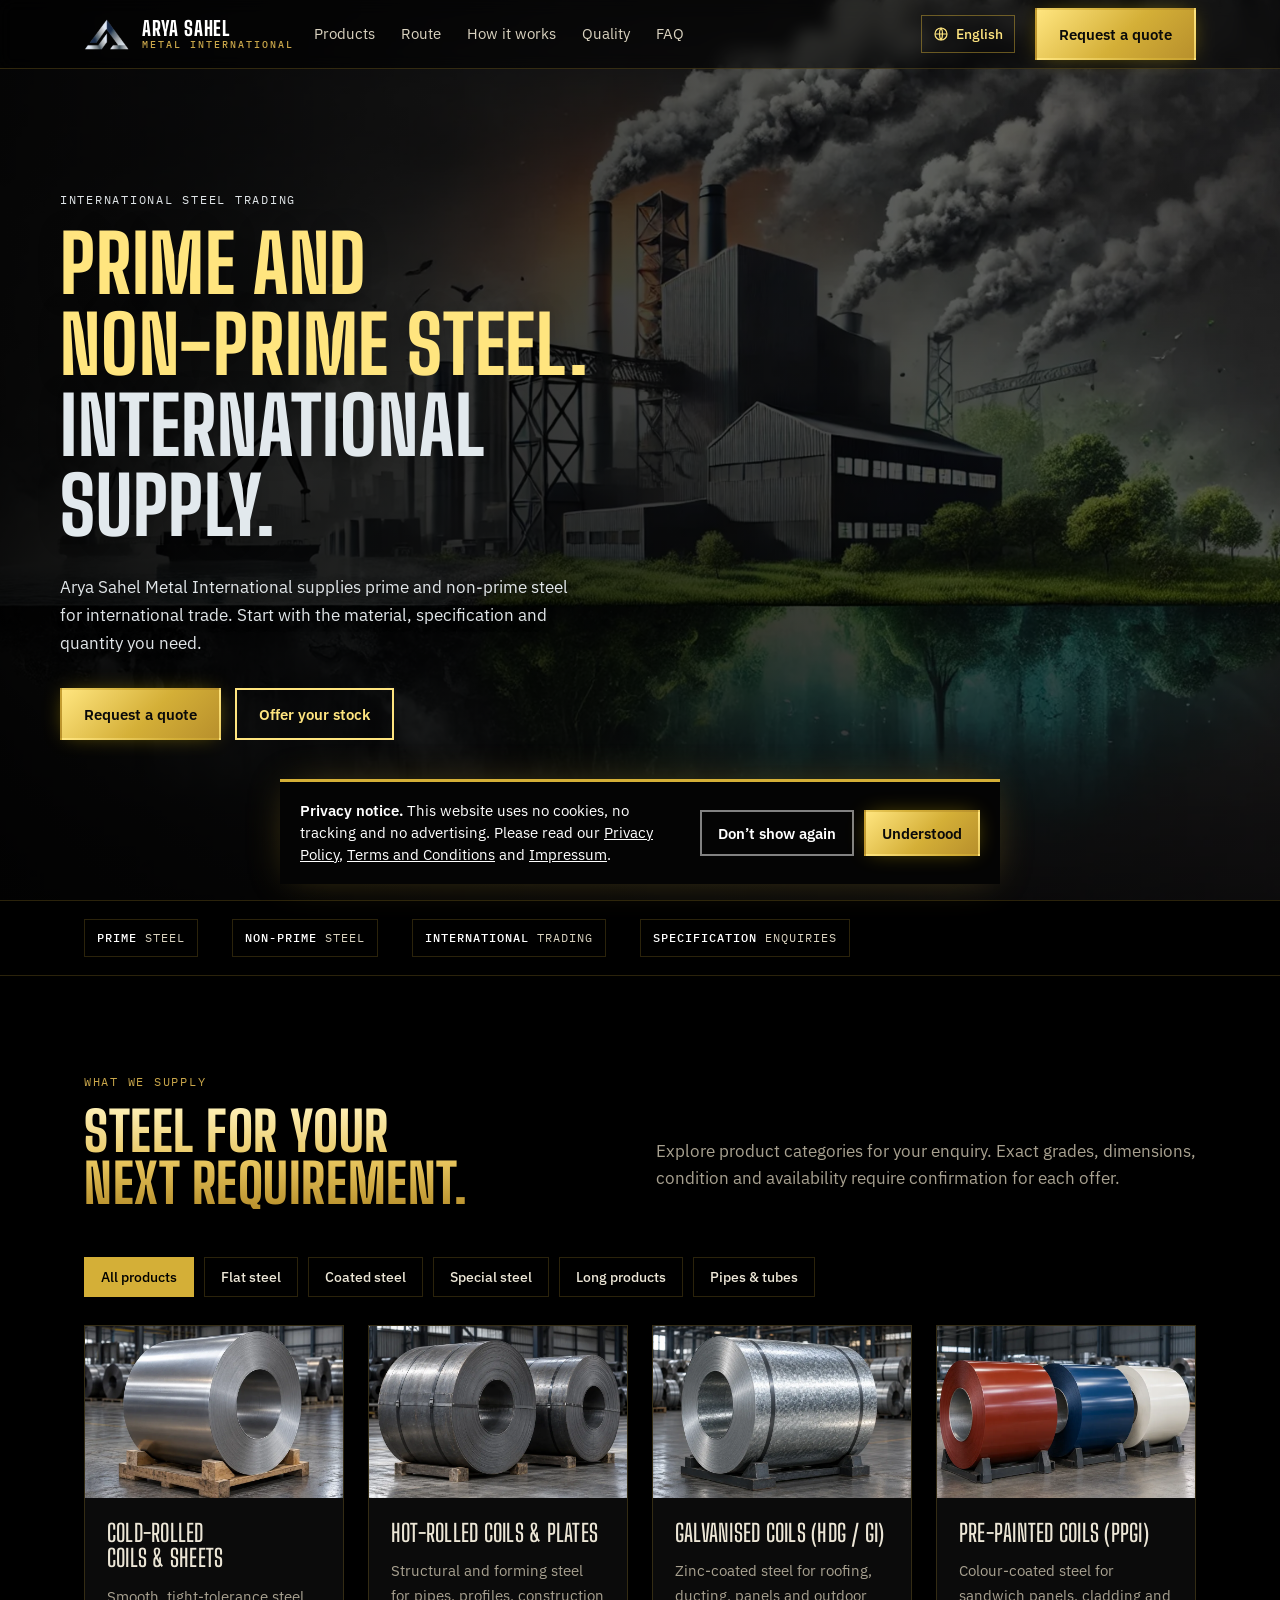
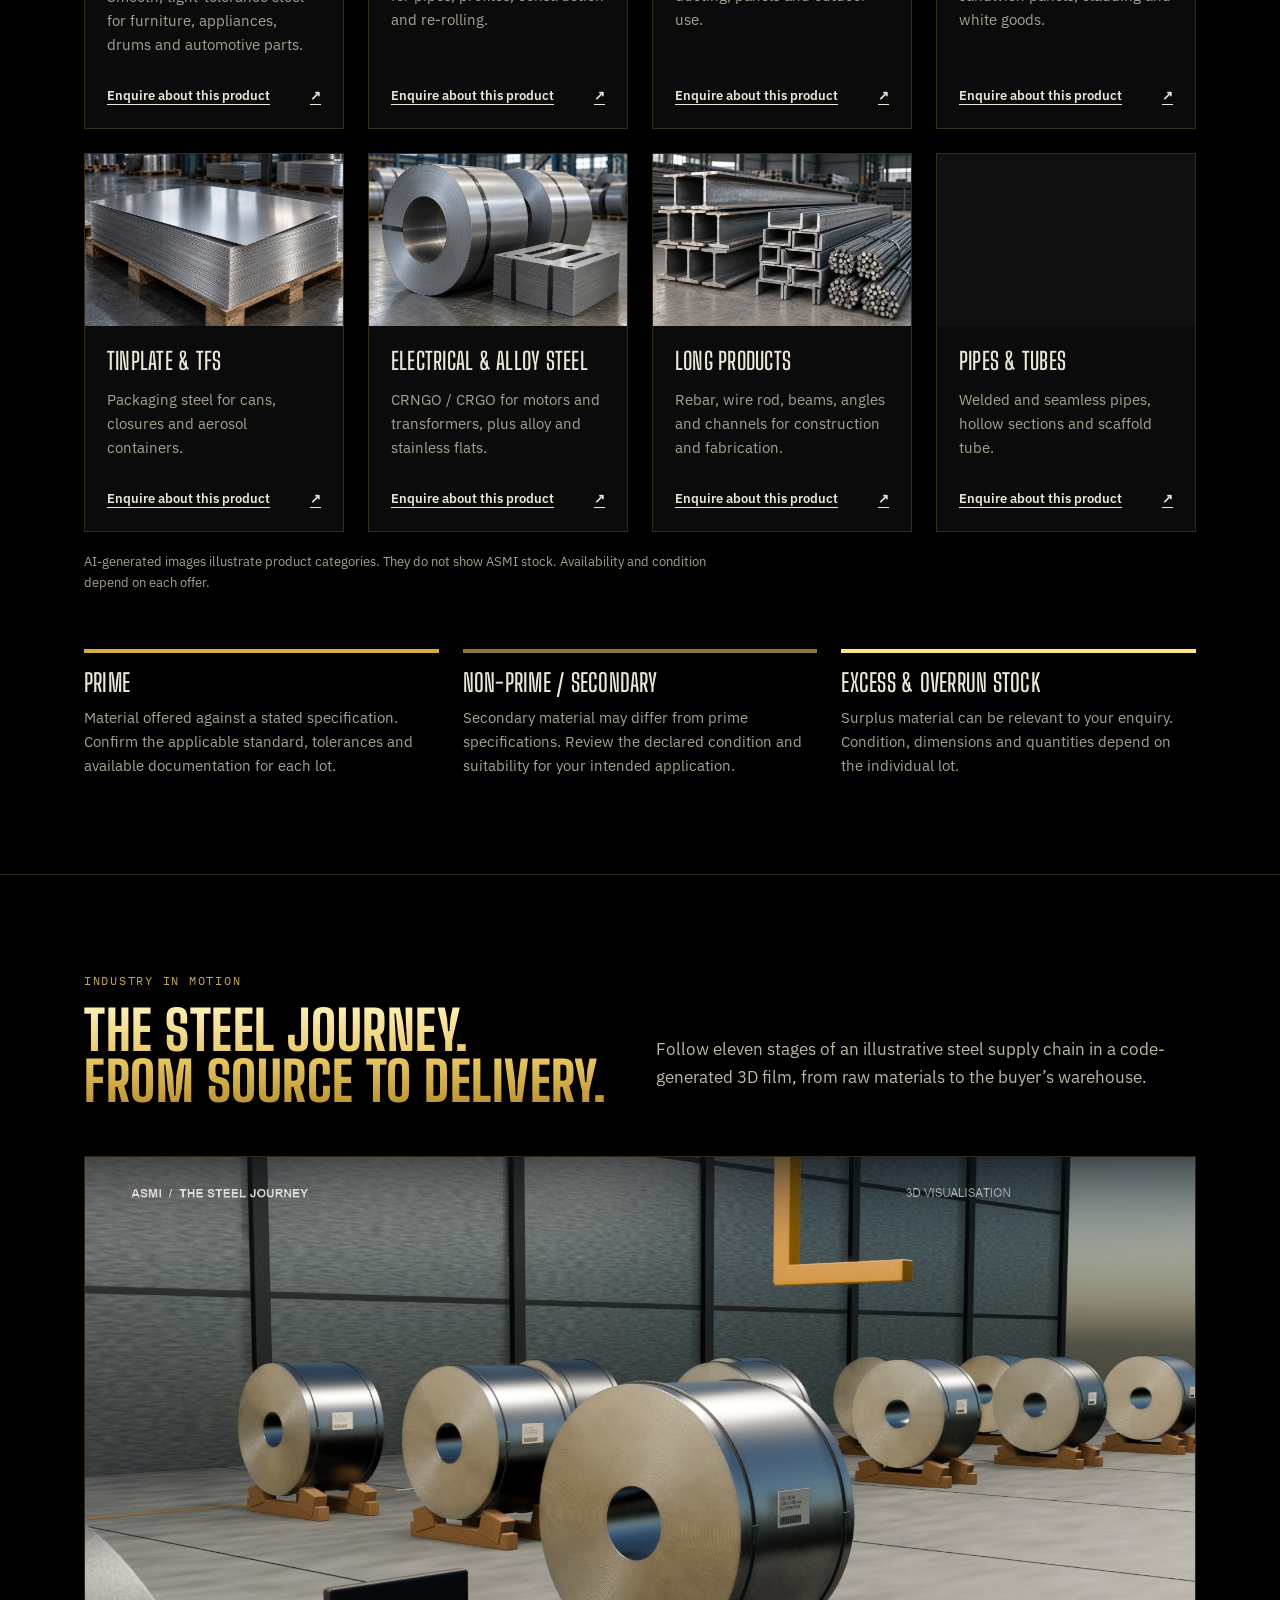
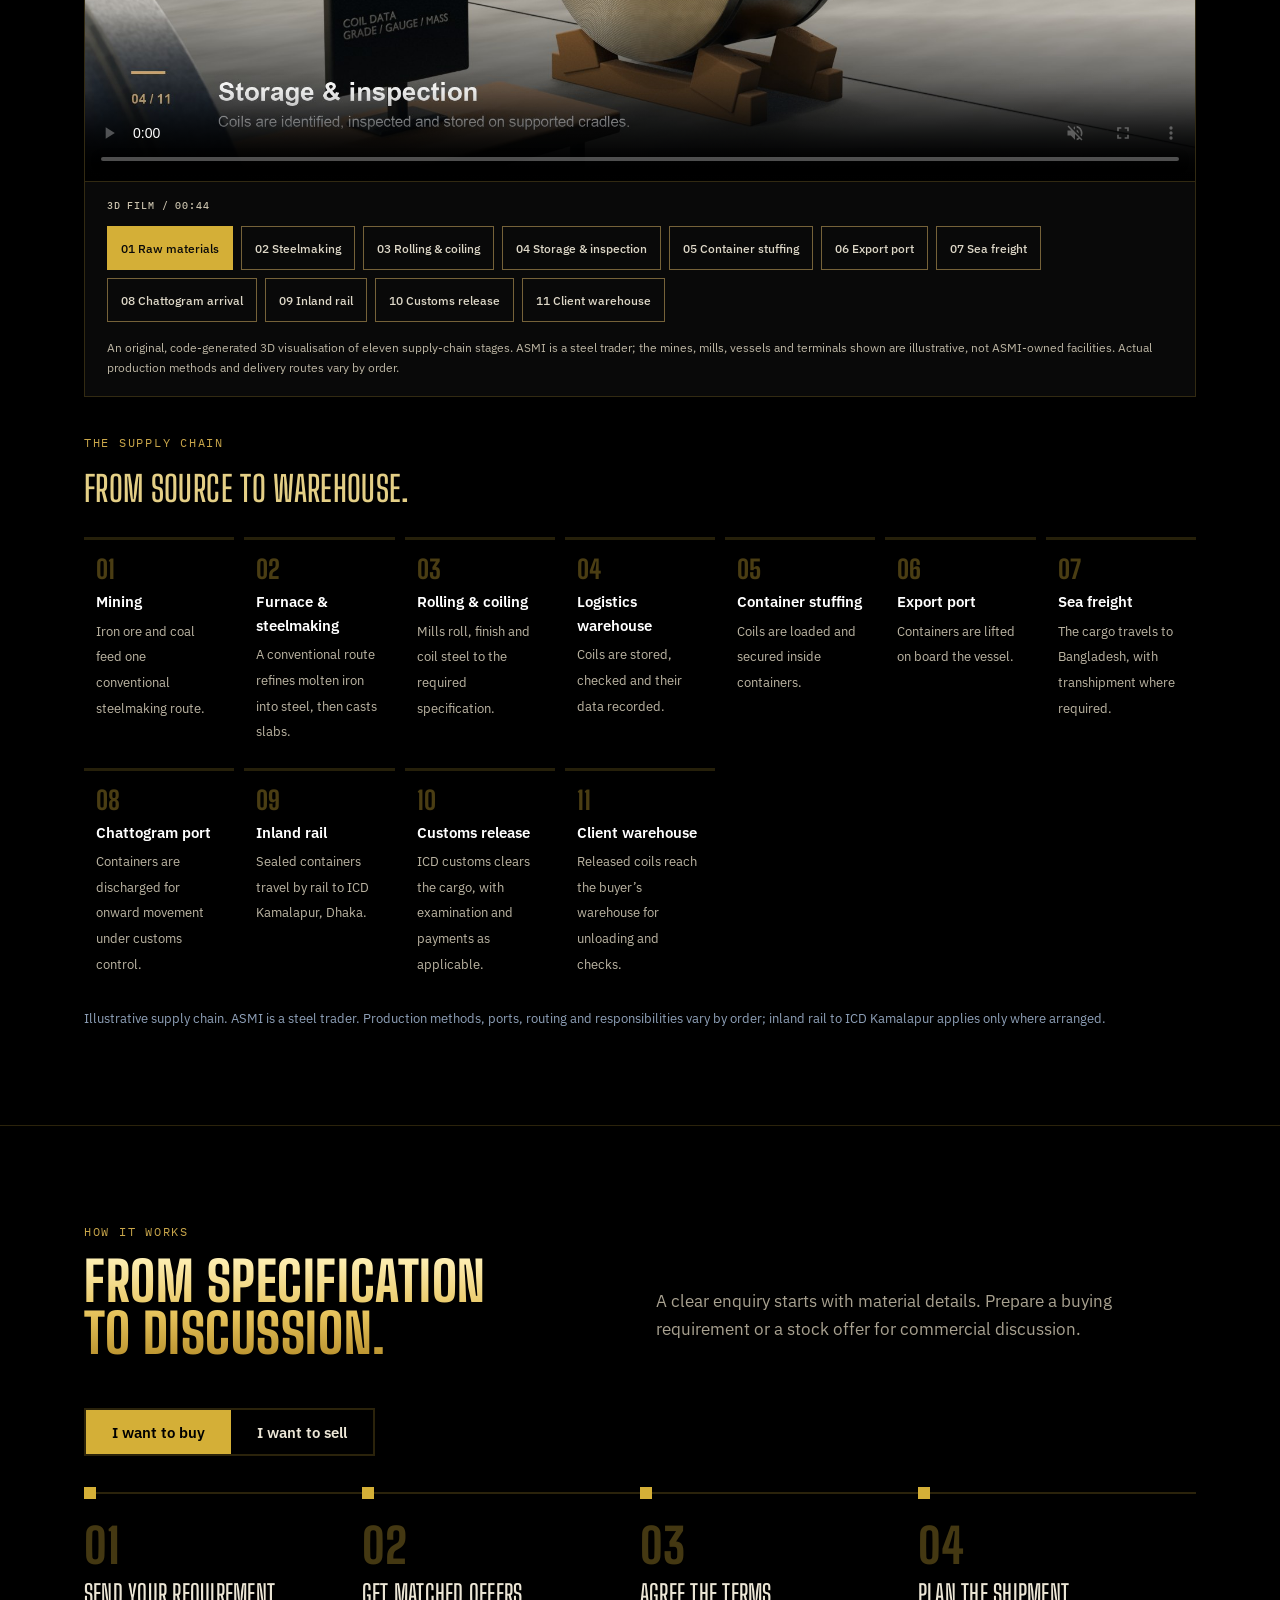
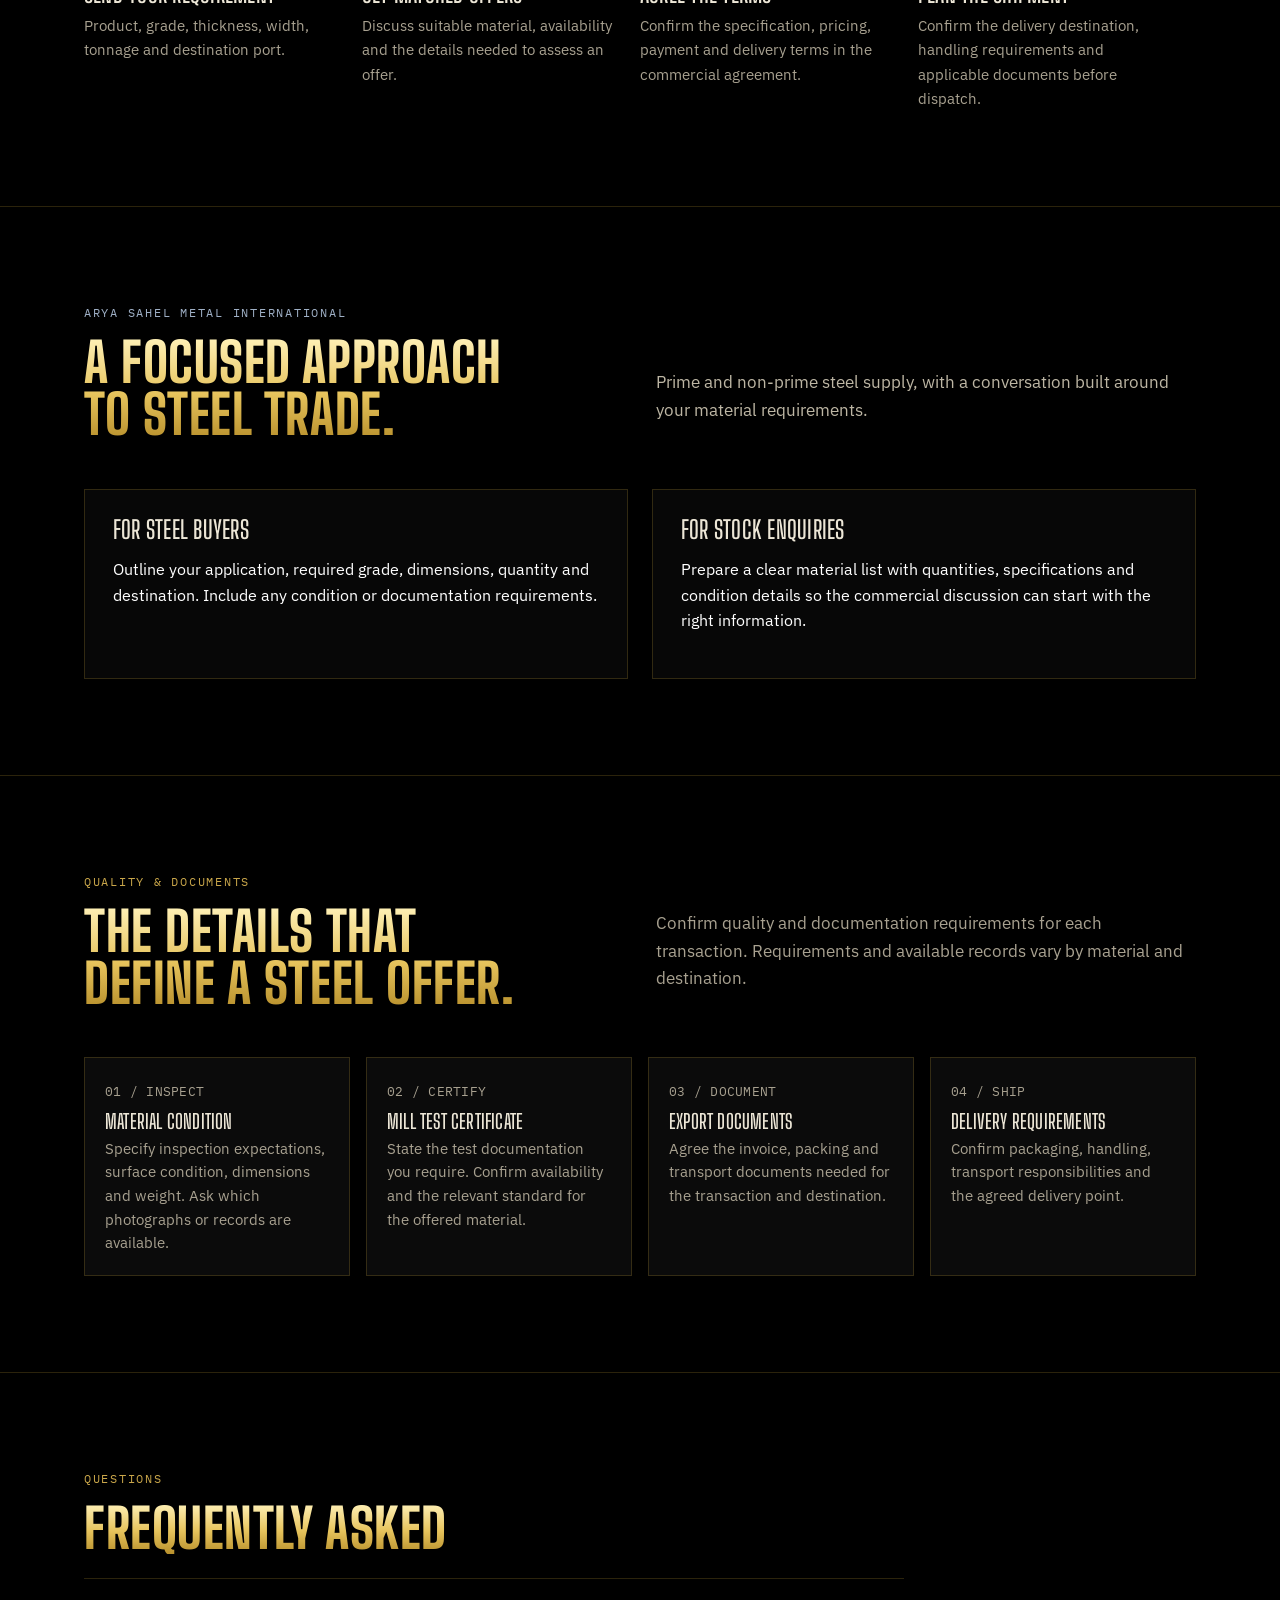
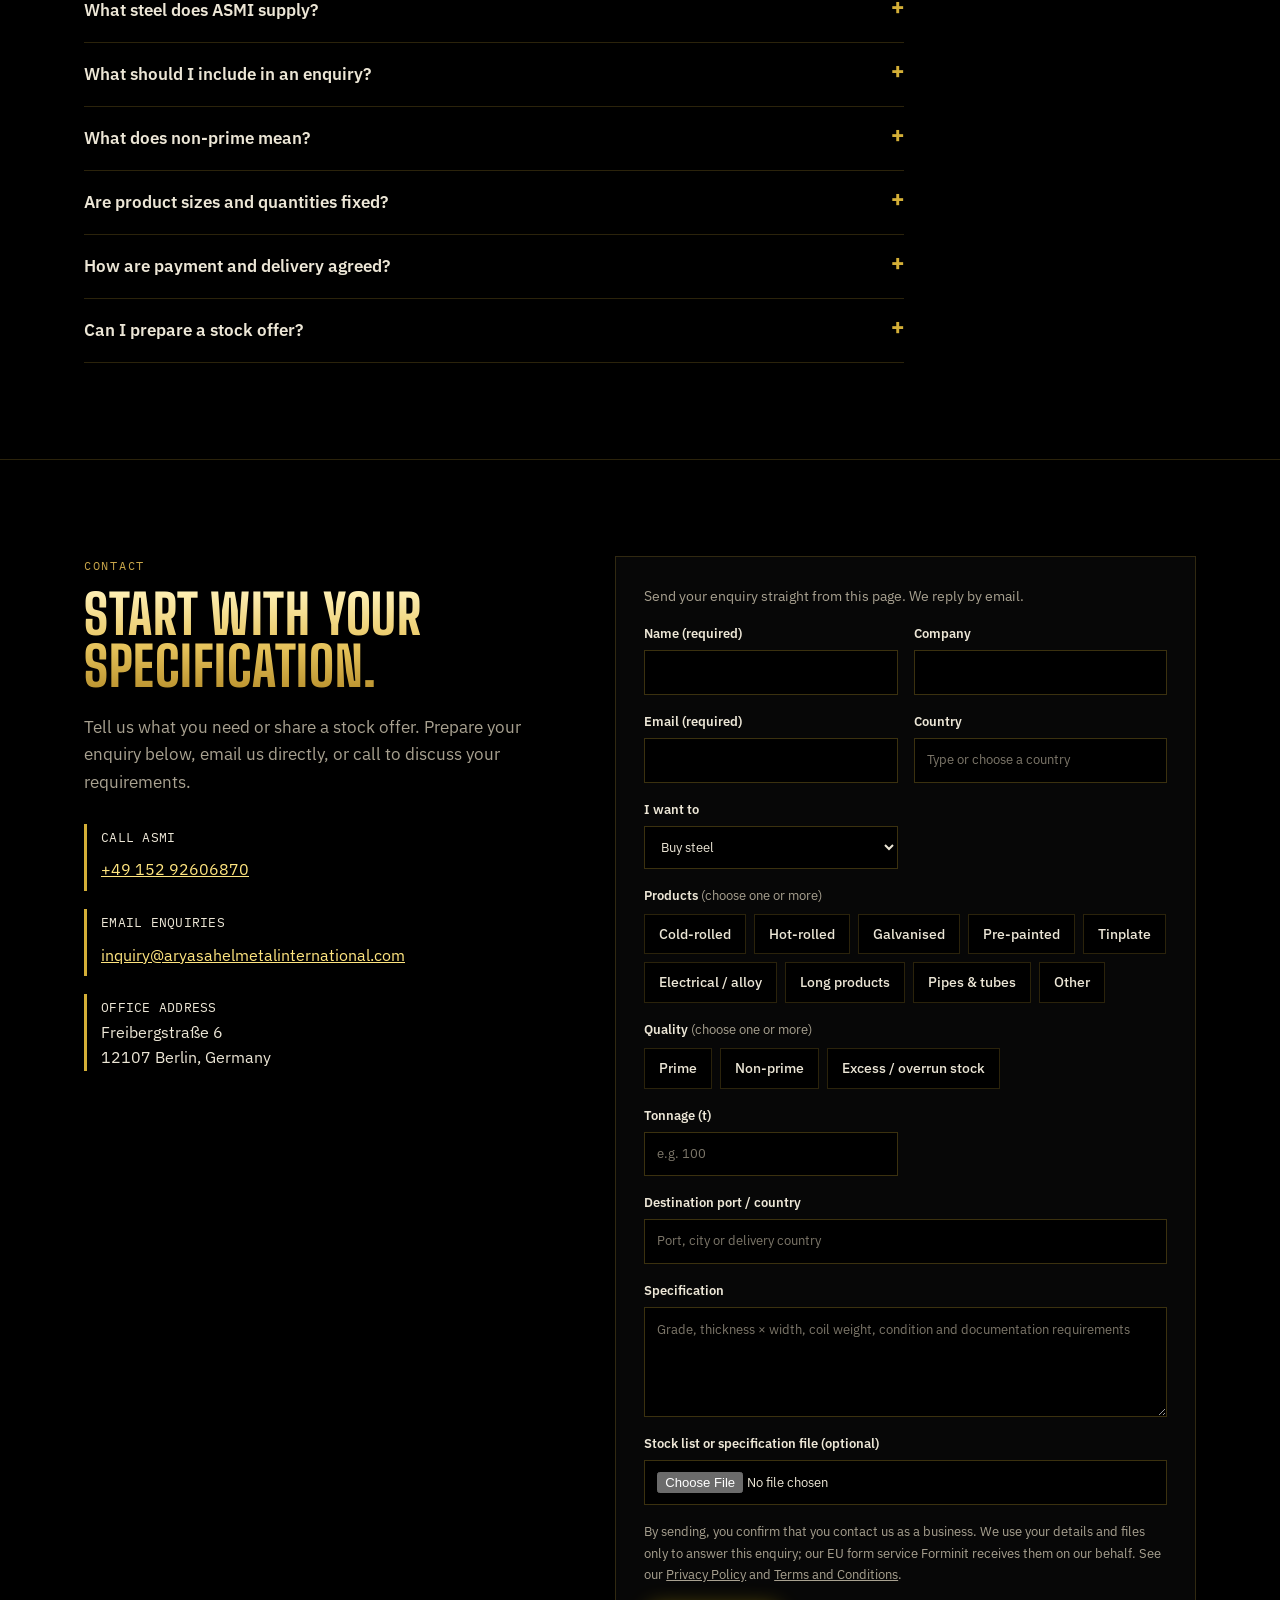
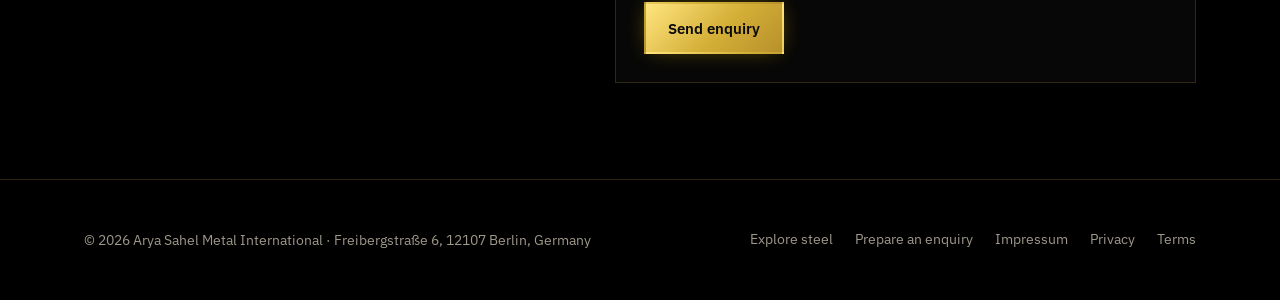
==== commit 4b658570: "Language switcher in header, RTL support, privacy note for language choice" ====
--- a/index.html
+++ b/index.html
@@ -329,6 +329,21 @@
 .route-steps .route-step{cursor:default}
 @media(max-width:560px){.film-heading{display:none;padding:16px 16px 35px}.film-toolbar{padding:12px 14px}.film-chapters{width:100%}.film-chapters button{flex:1 1 42%;text-align:left}.trade-film figcaption{padding:0 14px 14px}}
 
+/* language switcher + right-to-left support */
+.lang{position:relative;margin-inline-start:auto}
+.lang-btn{display:inline-flex;align-items:center;gap:7px;background:none;border:1px solid rgba(212,175,55,.45);color:#FFE57F;font:500 .85rem var(--body,inherit);padding:9px 11px;cursor:pointer;white-space:nowrap}
+.lang-list{position:absolute;inset-inline-end:0;top:calc(100% + 8px);z-index:70;background:#070707;border:1px solid rgba(212,175,55,.35);padding:6px;display:grid;grid-template-columns:repeat(2,minmax(130px,1fr));gap:2px;max-height:70vh;overflow:auto;box-shadow:0 18px 50px rgba(0,0,0,.6)}
+.lang-list[hidden]{display:none}
+.lang-list button{background:none;border:0;color:#ECE6D6;font:inherit;font-size:.92rem;text-align:start;padding:10px 12px;cursor:pointer}
+.lang-list button:hover,.lang-list button[aria-current=true]{background:rgba(212,175,55,.14);color:#FFE57F}
+[dir=rtl] .facts div{border-left:0;border-right:3px solid var(--gold);padding-left:0;padding-right:16px}
+[dir=rtl] .hero::after{transform:scaleX(-1)}
+.non-latin h1,.non-latin h2,.non-latin .eyebrow,.non-latin .mono{letter-spacing:0;font-family:system-ui,-apple-system,"Segoe UI","Noto Sans",sans-serif;font-weight:800}
+.non-latin h1{line-height:1.25}
+html,body{overflow-x:clip}
+[dir=rtl] input[name=botcheck]{left:auto!important;right:-9999px}
+[dir=rtl] .skip-link{left:auto;right:-9999px}
+@media(max-width:520px){.nav>.btn{display:none!important}.lang-btn span{display:none}.lang-btn{padding:10px}.lang-list{grid-template-columns:repeat(2,minmax(110px,1fr));position:fixed;inset-inline:12px;top:70px}}
 </style>
 <link rel="canonical" href="https://aryasahelmetalinternational.com/">
 <link rel="icon" type="image/svg+xml" href="data:image/svg+xml,%3Csvg xmlns='http://www.w3.org/2000/svg' viewBox='0 0 64 64'%3E%3Crect width='64' height='64' fill='%2316263F'/%3E%3Cpath d='M32 10 54 50H42L32 31 22 50H10z' fill='%23C9D1DB'/%3E%3Cpath d='M32 10 54 50H42L32 31z' fill='%23E8892B'/%3E%3C/svg%3E">
@@ -637,5 +652,6 @@
 </script>
 <script src="trade-video.js?v=3d-20261108-1" defer></script>
 <script src="js/goldvoid.js" defer></script>
+<script src="js/i18n.js" defer></script>
 </body>
 </html>
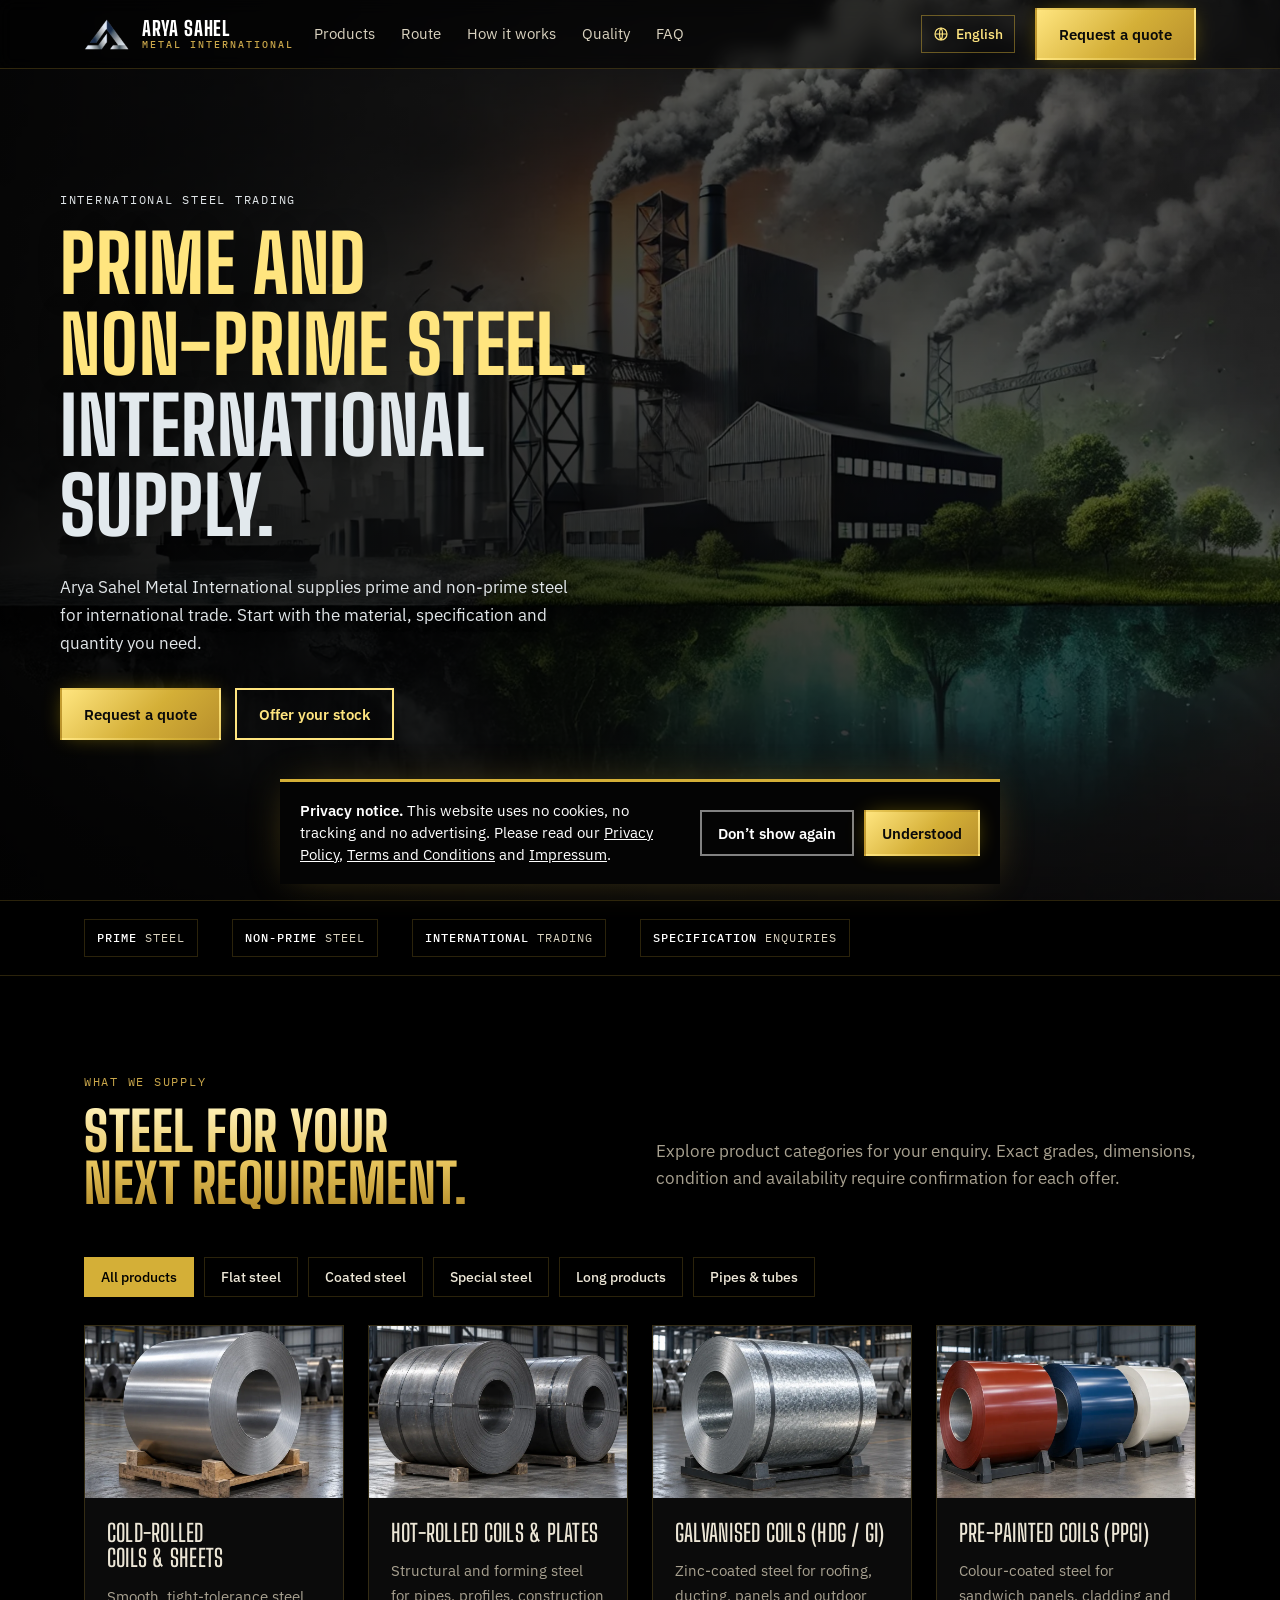
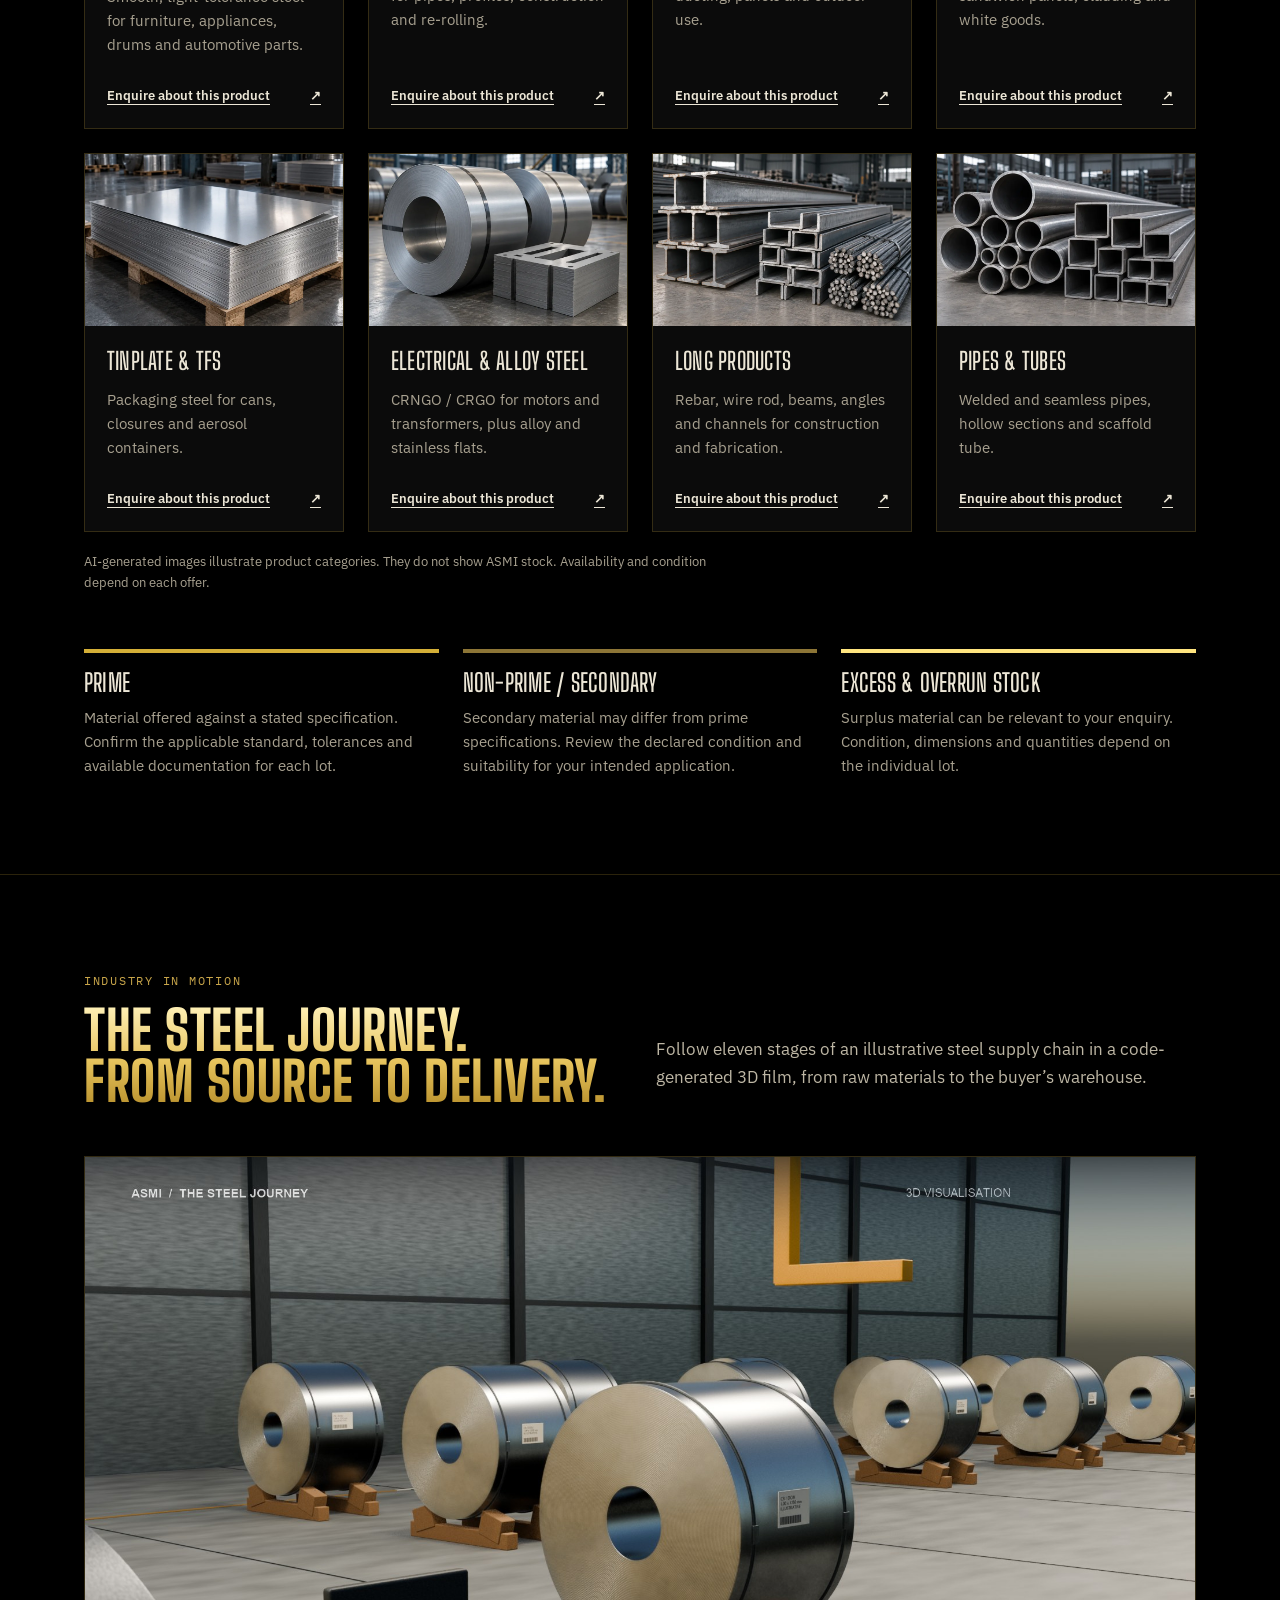
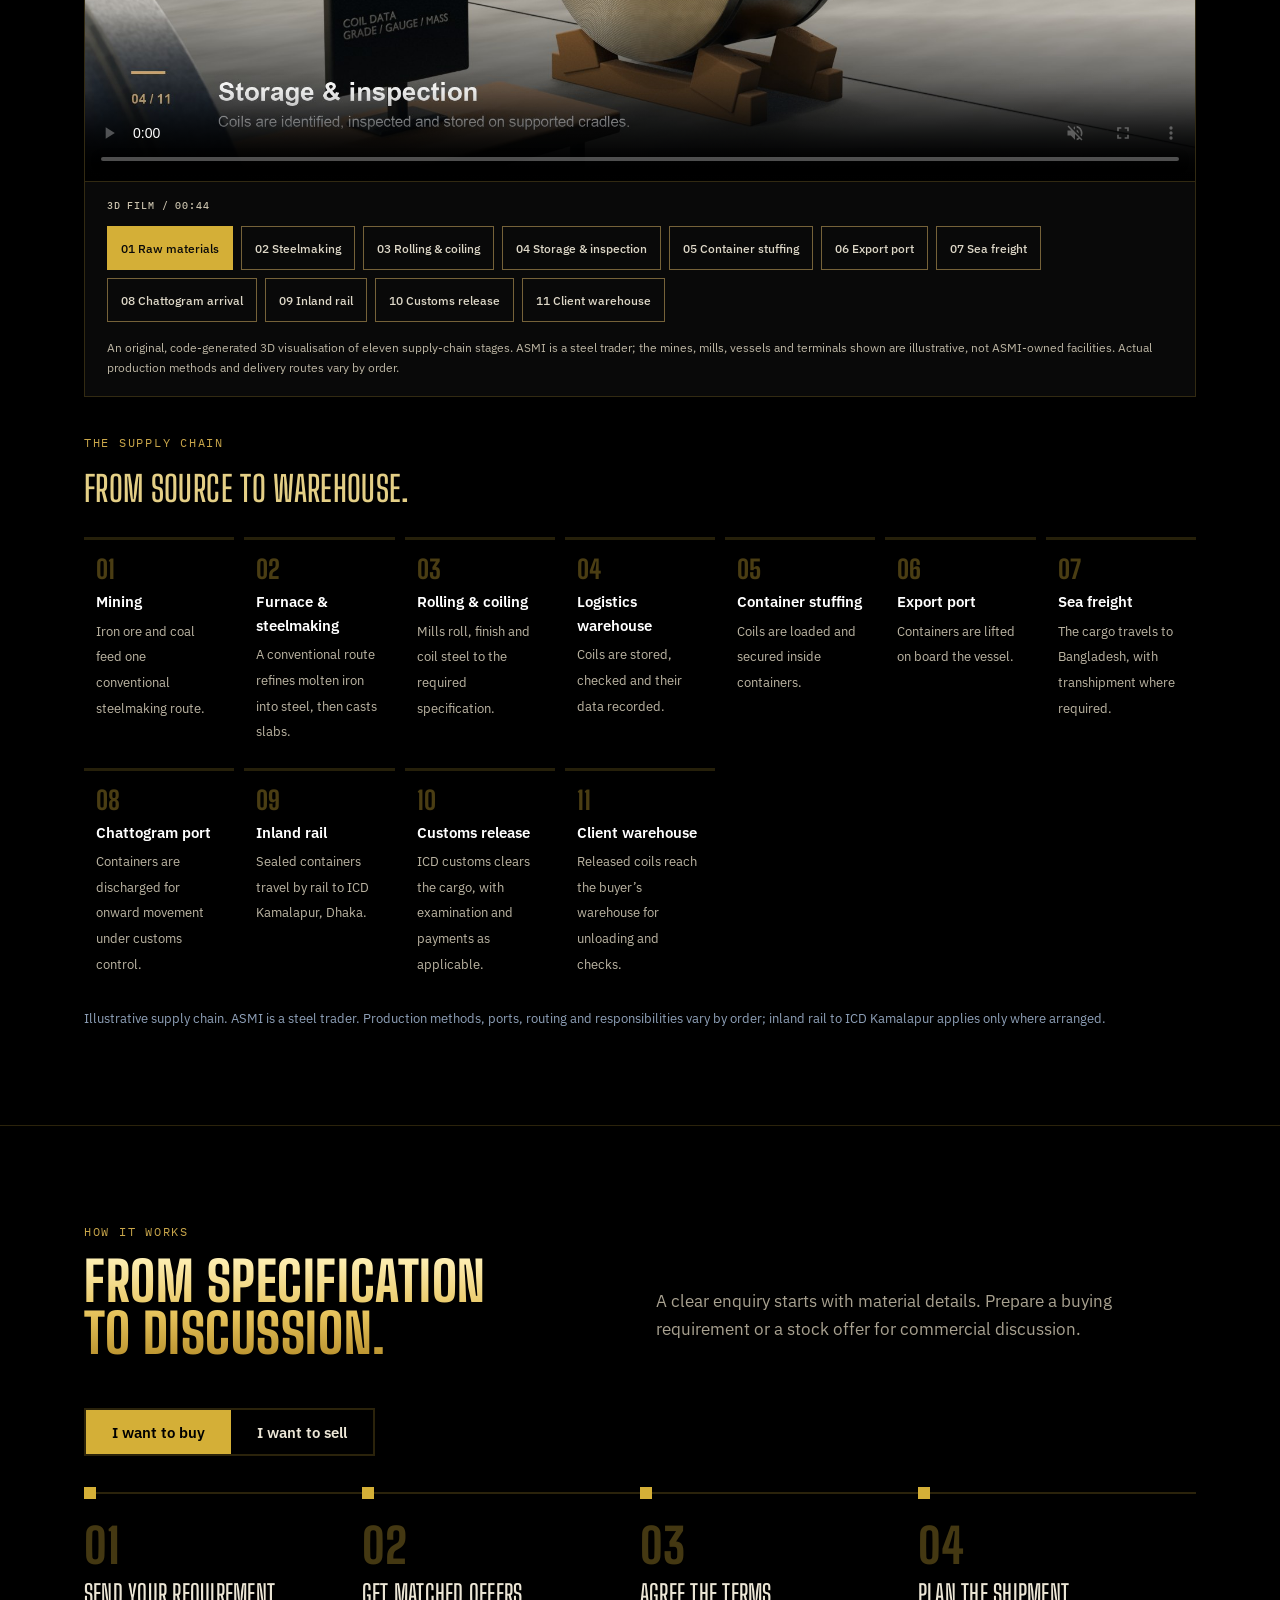
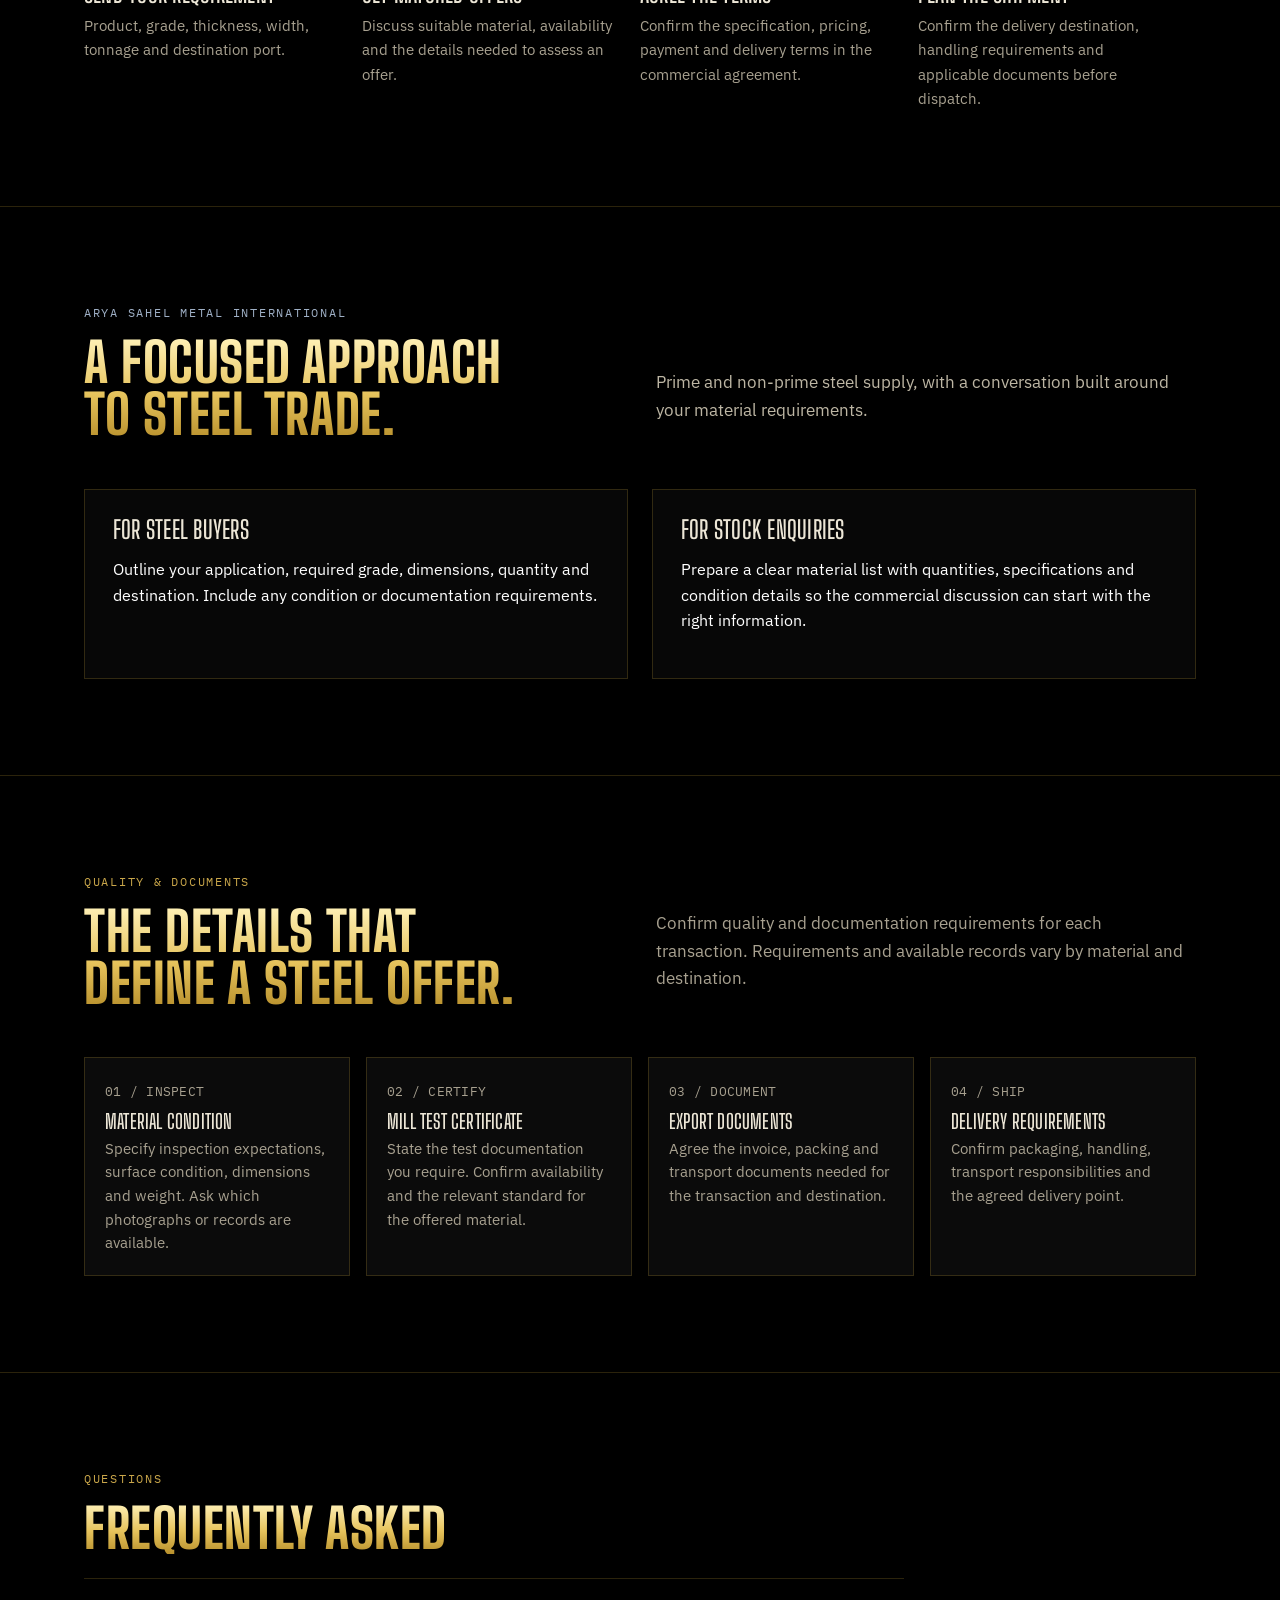
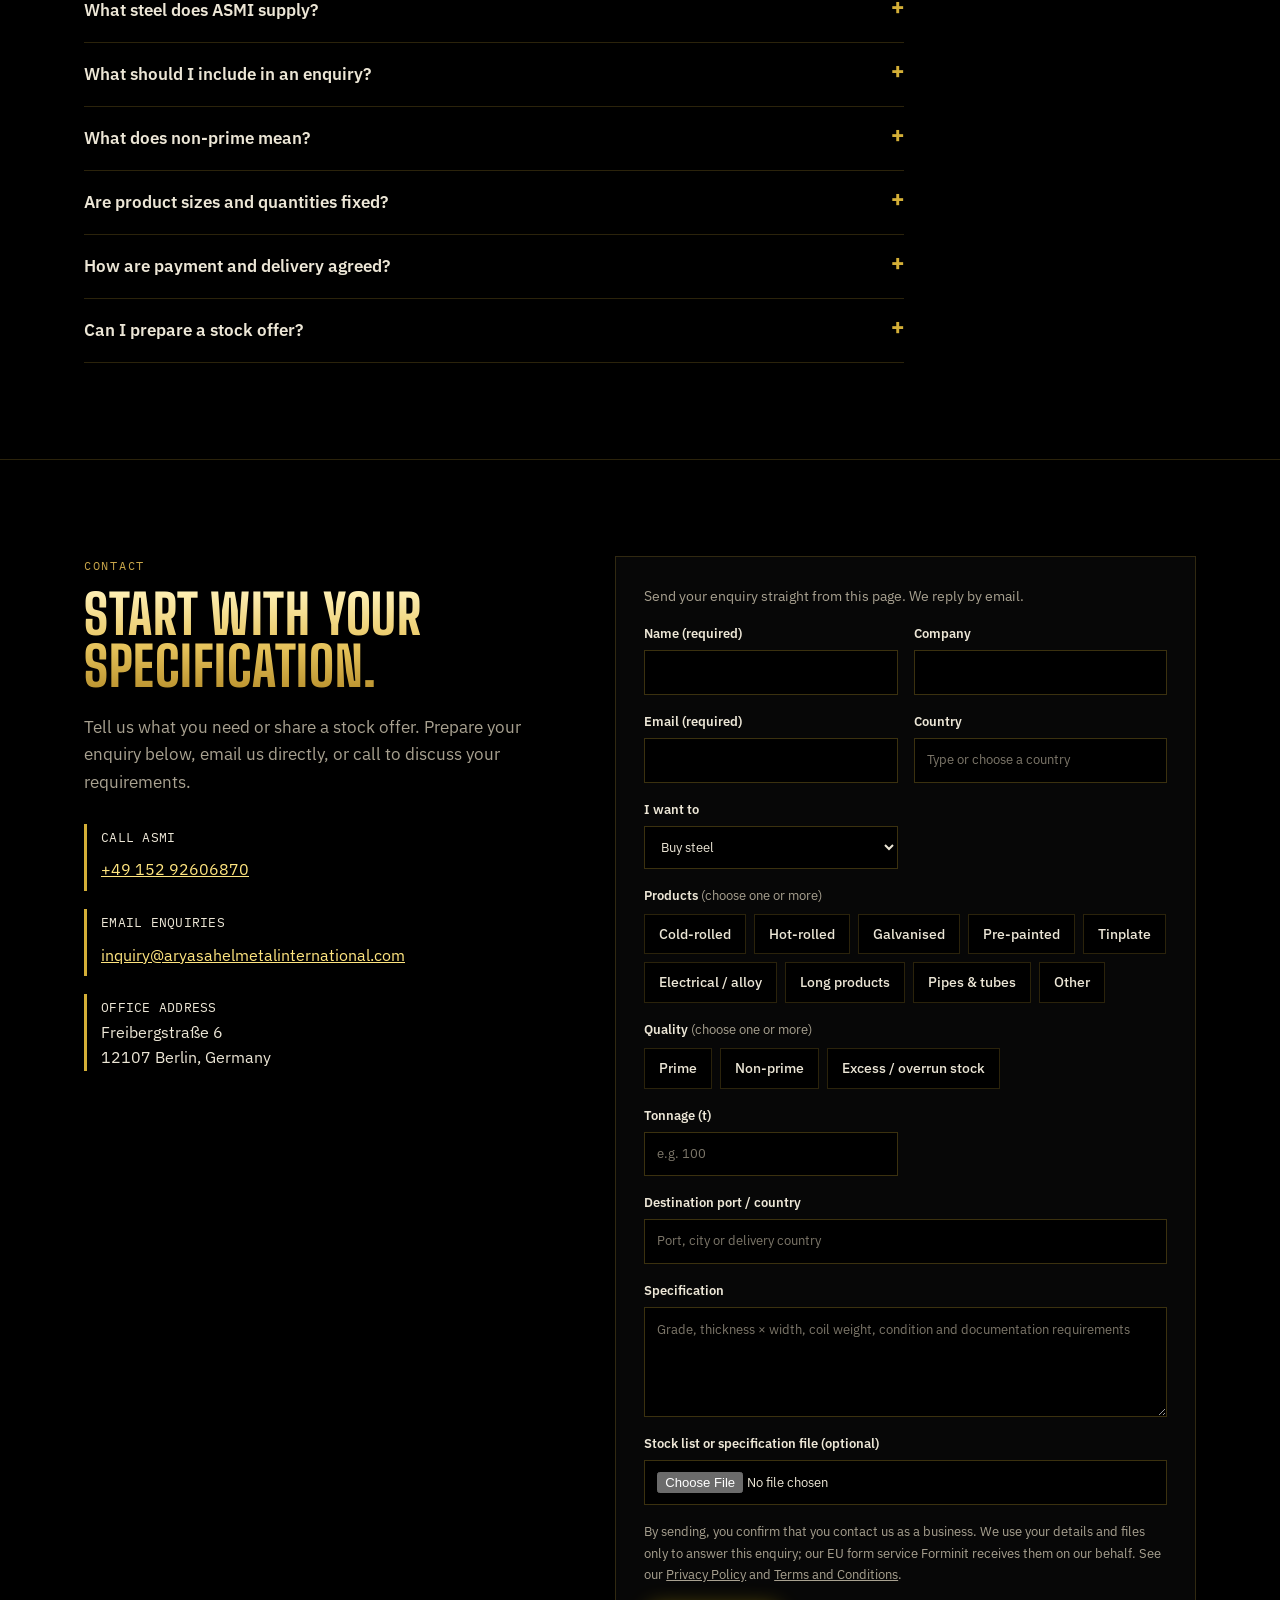
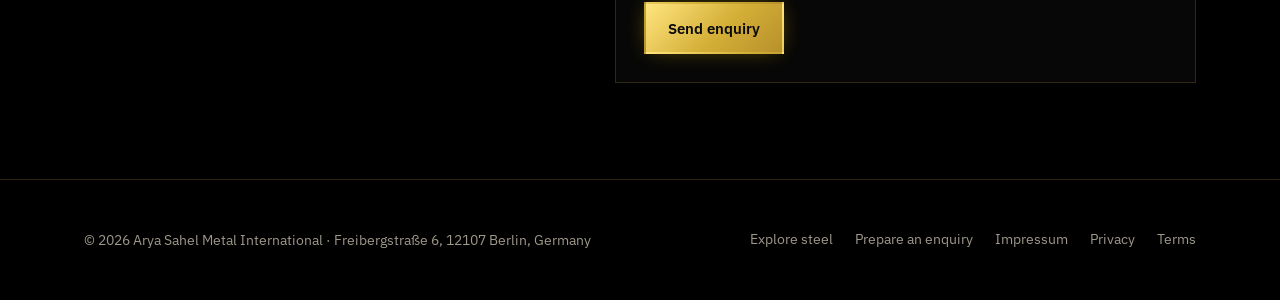
==== commit 13e7f708: "Load updated language script (cache refresh)" ====
--- a/index.html
+++ b/index.html
@@ -652,6 +652,6 @@
 </script>
 <script src="trade-video.js?v=3d-20261108-1" defer></script>
 <script src="js/goldvoid.js" defer></script>
-<script src="js/i18n.js" defer></script>
+<script src="js/i18n.js?v=2" defer></script>
 </body>
 </html>
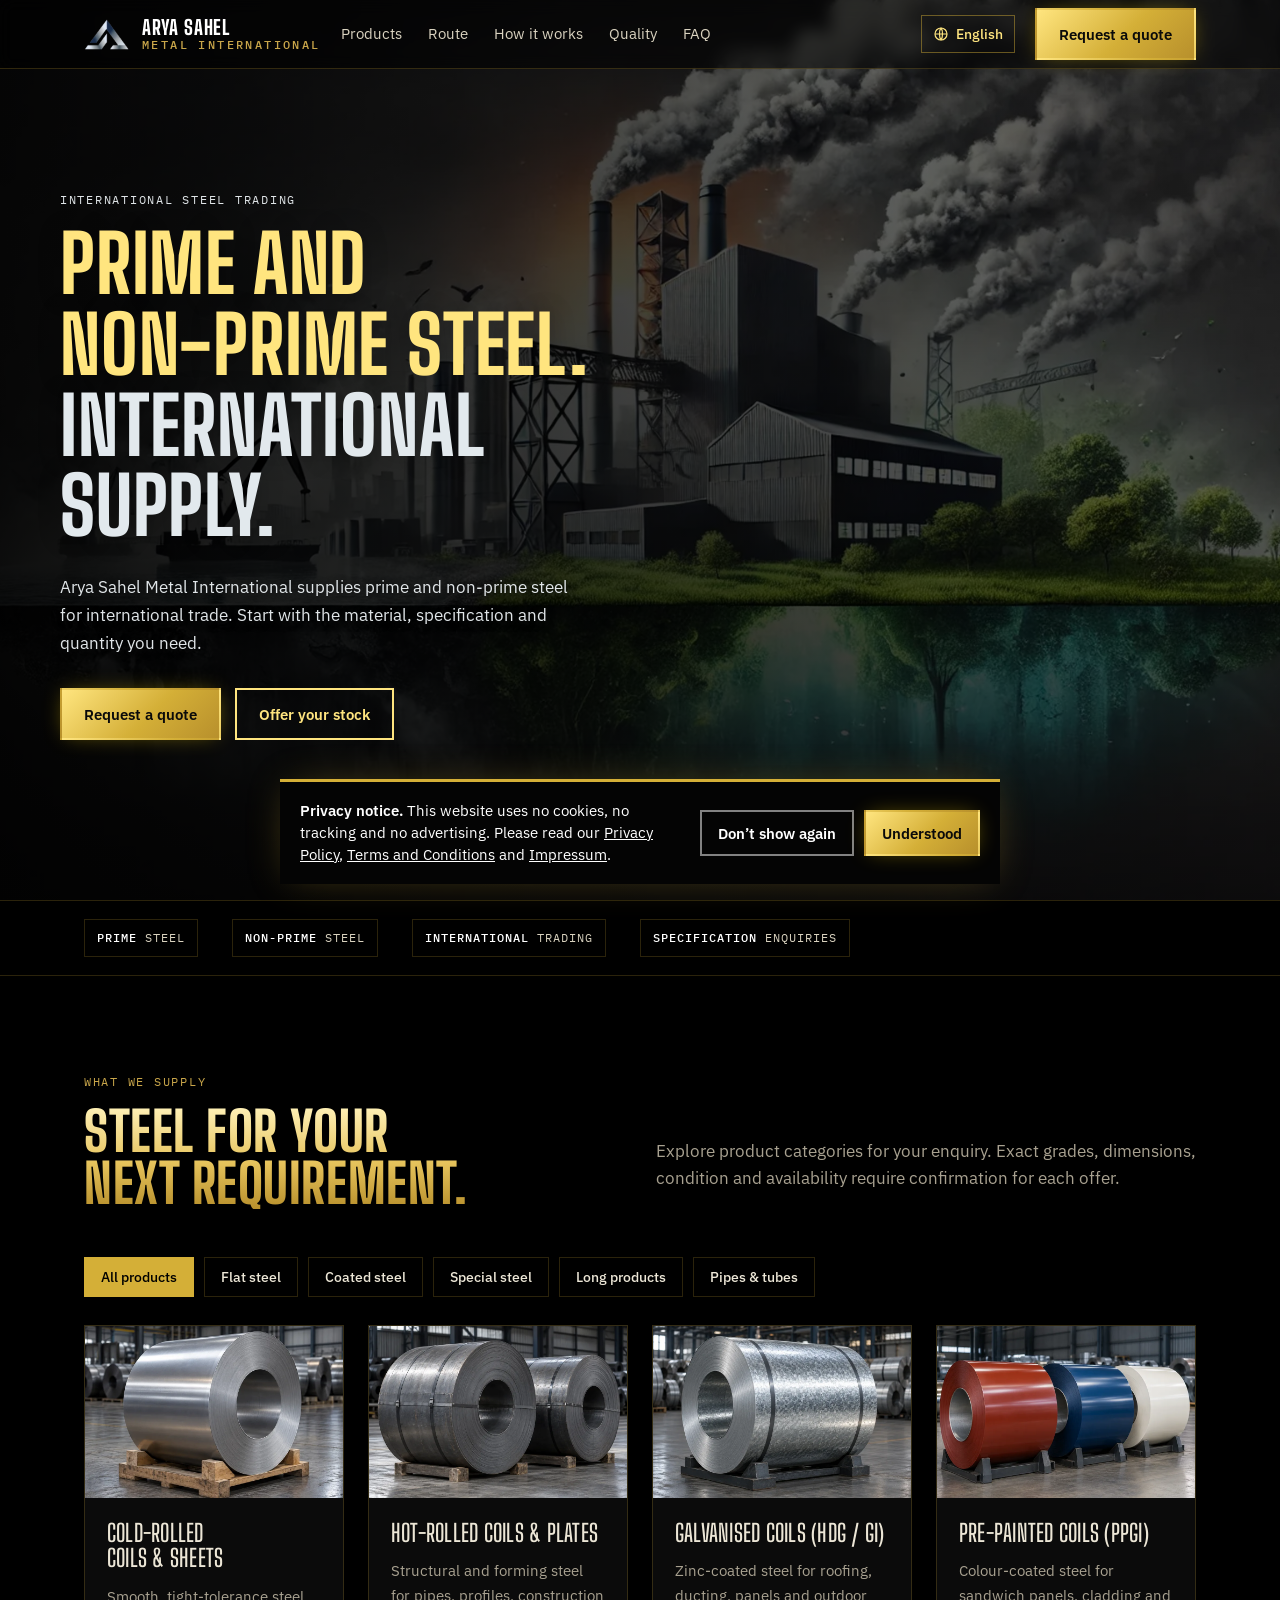
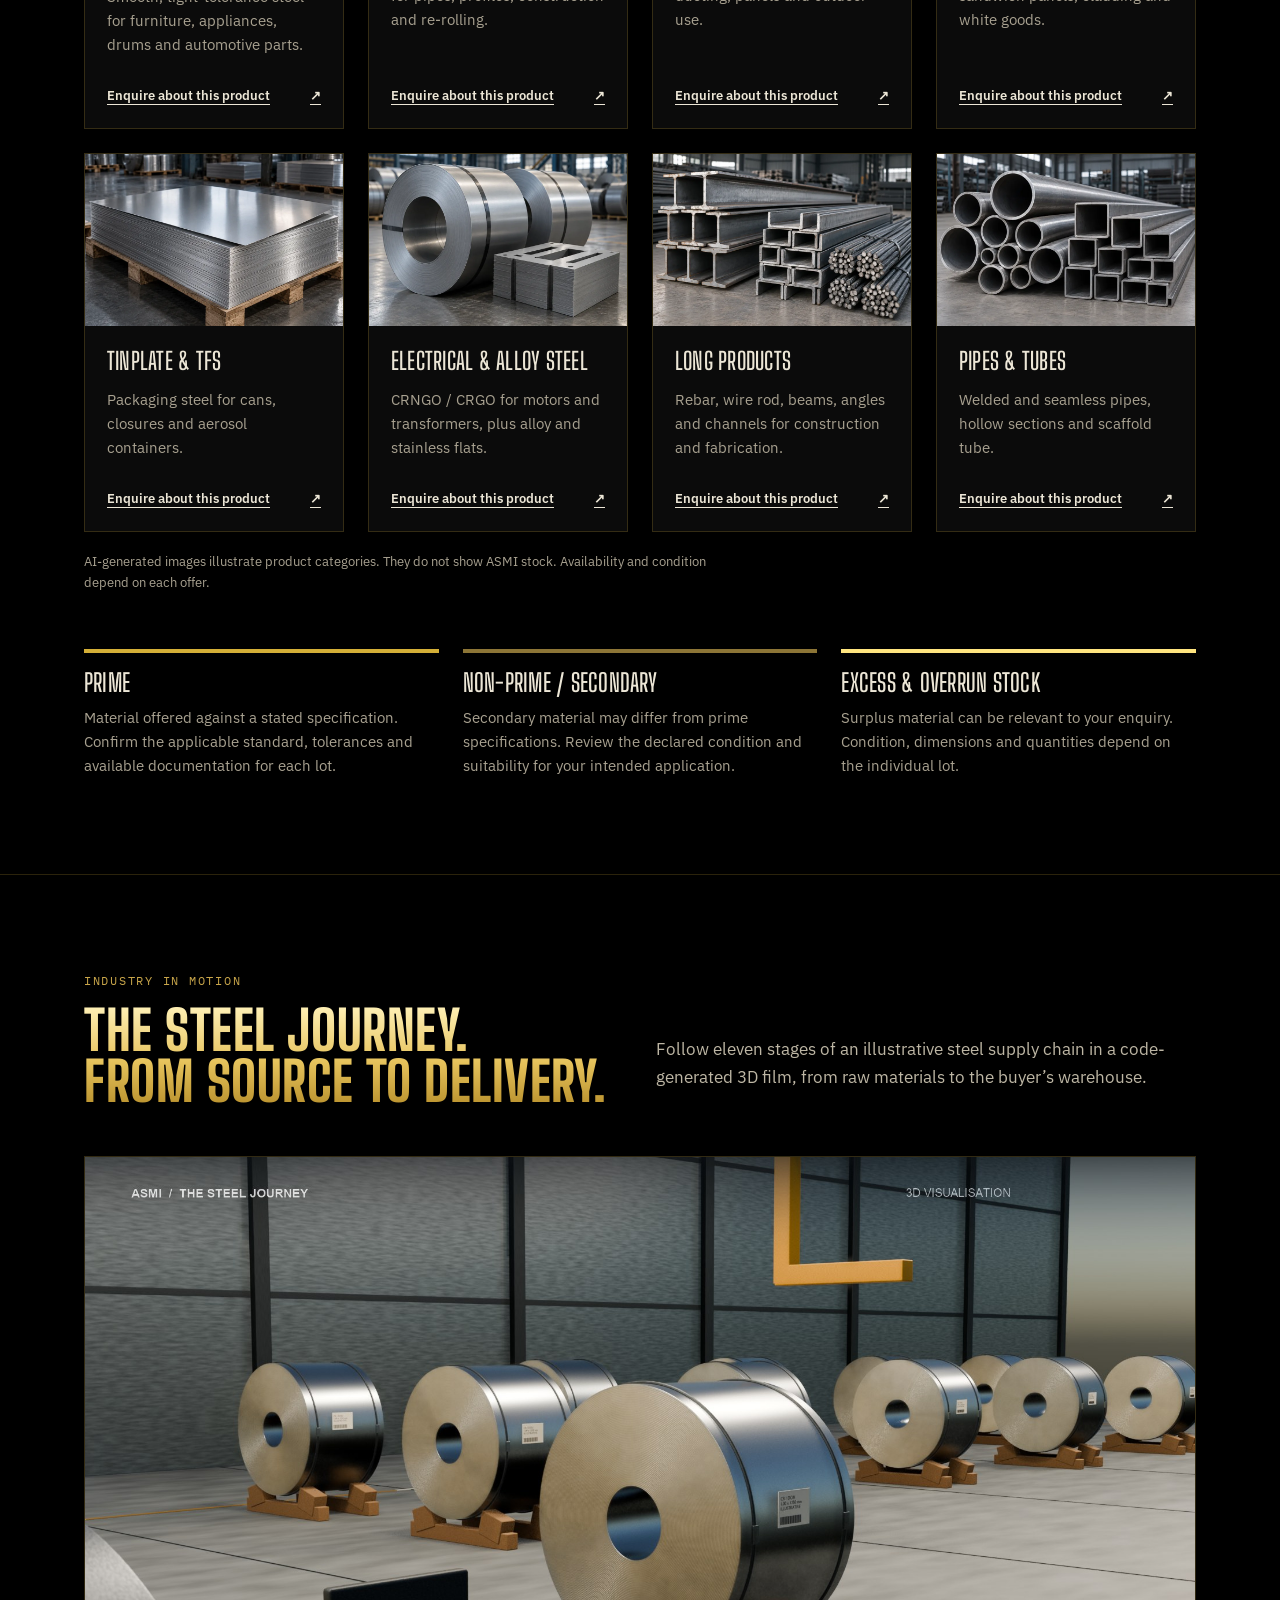
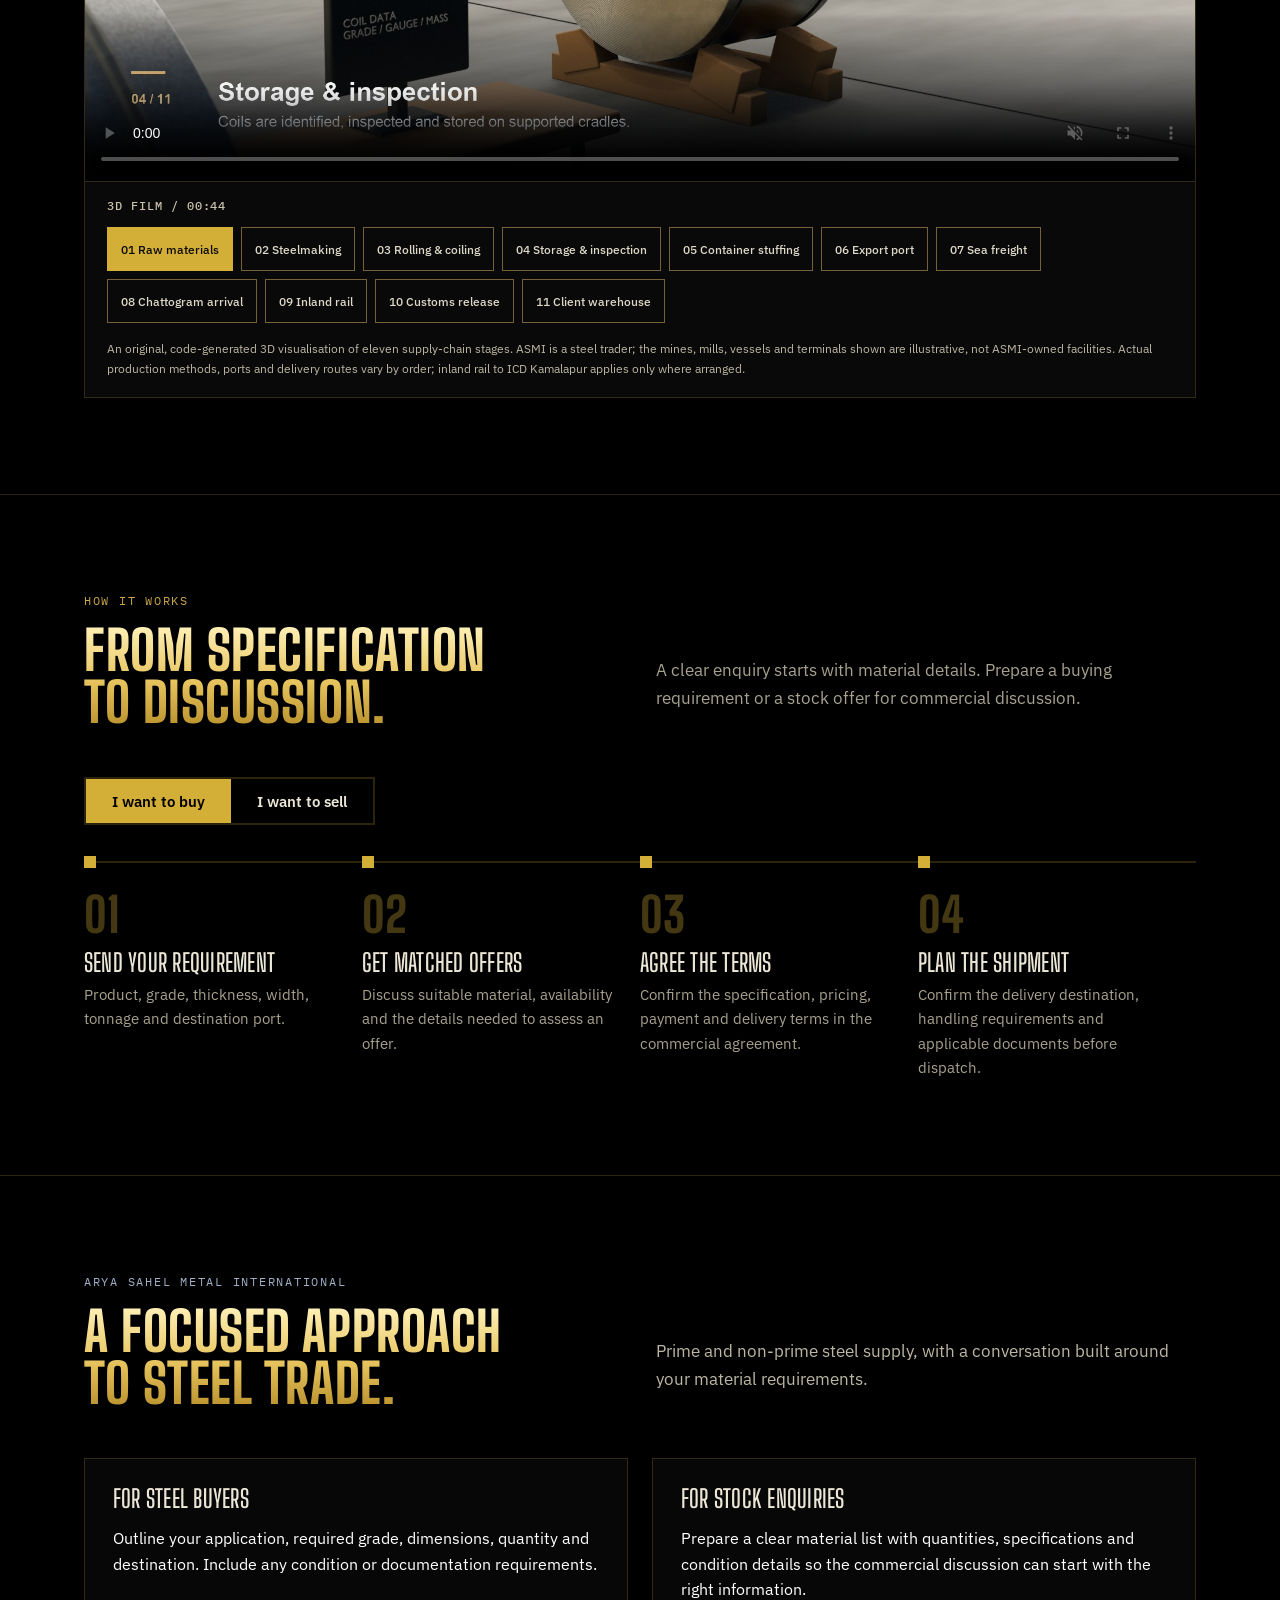
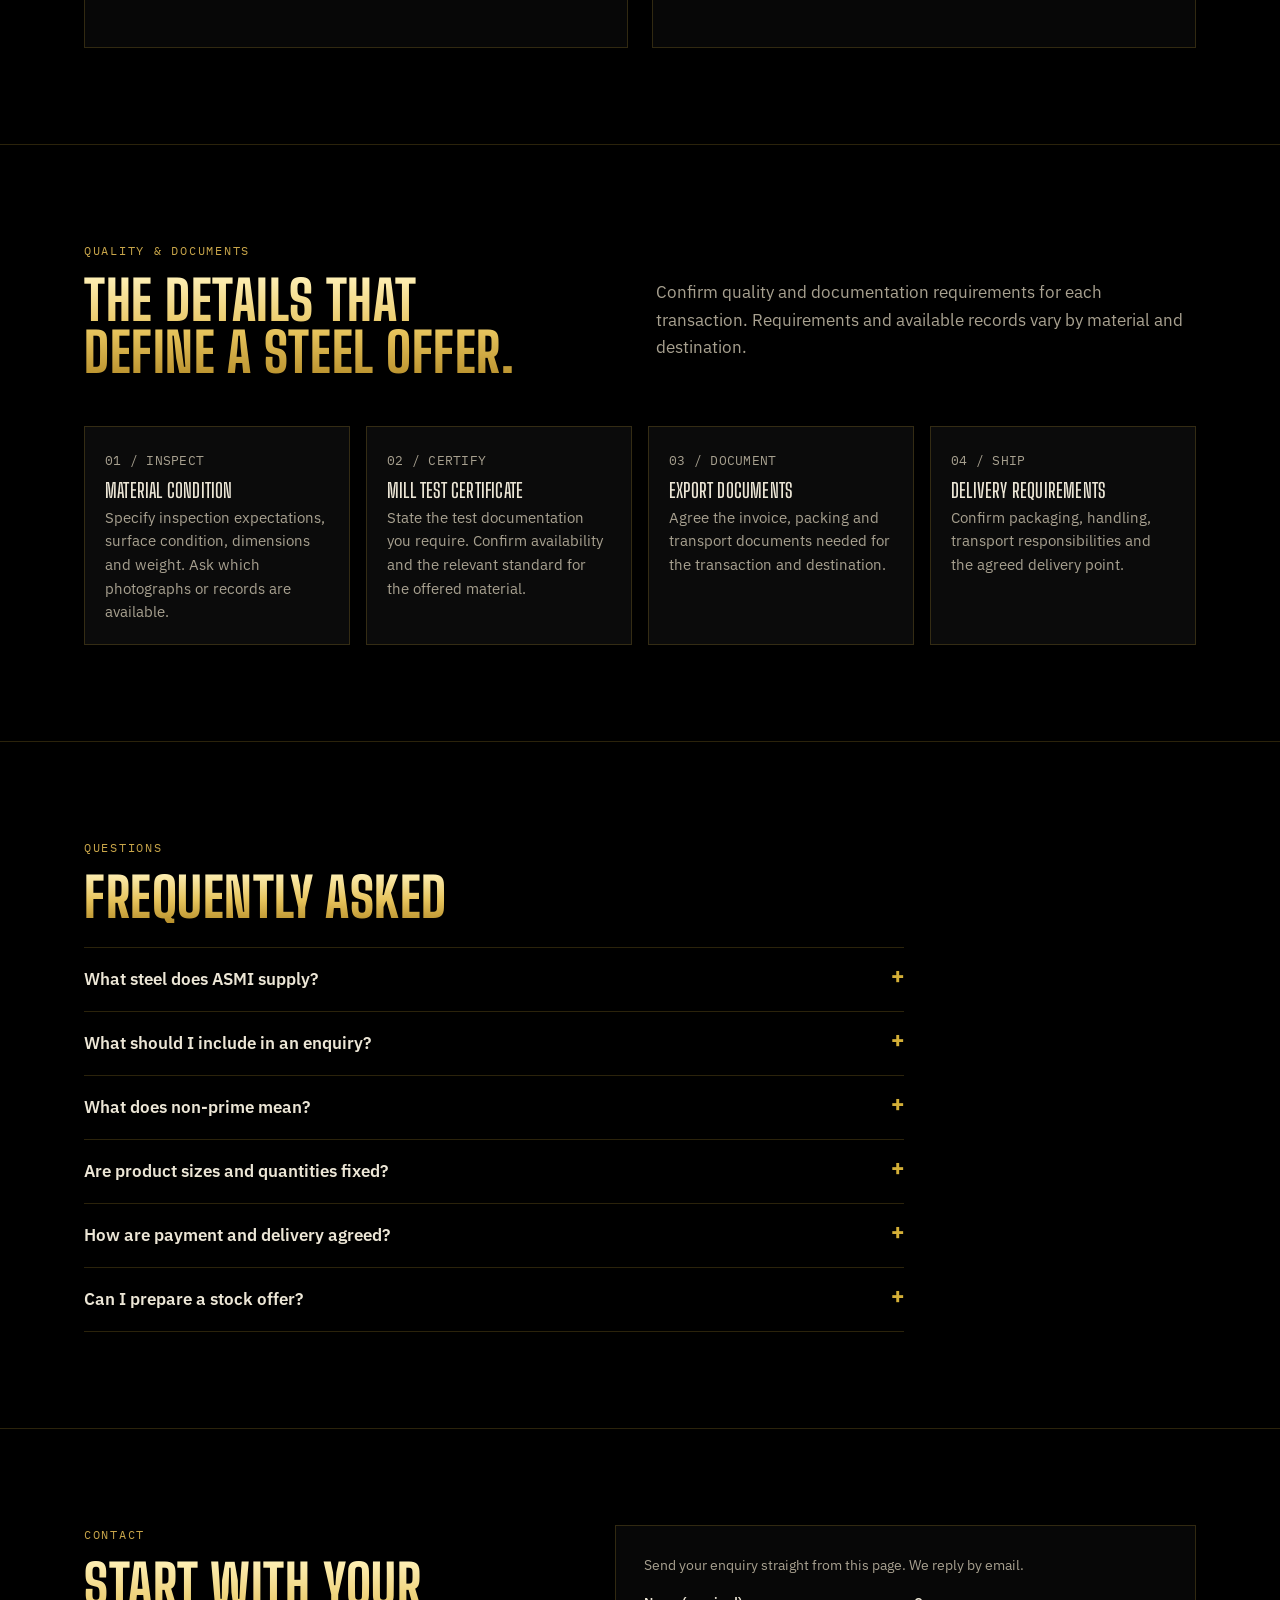
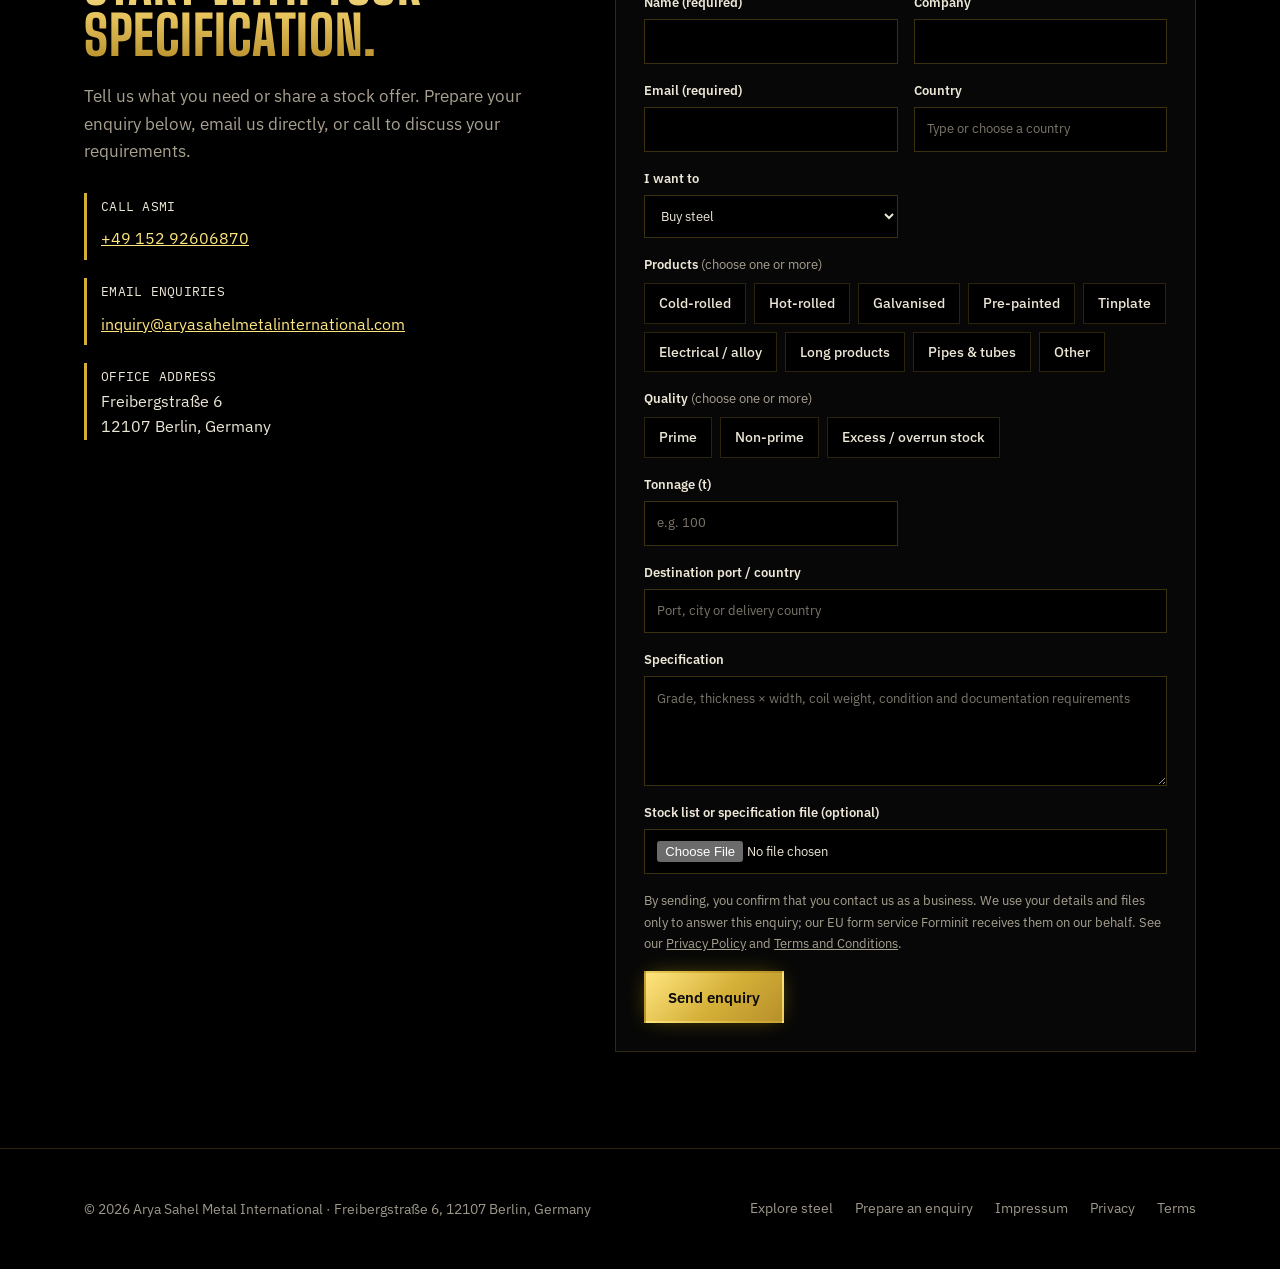
==== commit 64124b75: "Phone section bar, film chapter counter, single film explanation, readable text sizes" ====
--- a/index.html
+++ b/index.html
@@ -344,6 +344,36 @@
 [dir=rtl] input[name=botcheck]{left:auto!important;right:-9999px}
 [dir=rtl] .skip-link{left:auto;right:-9999px}
 @media(max-width:520px){.nav>.btn{display:none!important}.lang-btn span{display:none}.lang-btn{padding:10px}.lang-list{grid-template-columns:repeat(2,minmax(110px,1fr));position:fixed;inset-inline:12px;top:70px}}
+/* --- UI fixes: film chapters on phones, section bar, back to top, language note --- */
+.film-count{display:none;font:500 .72rem var(--mono);letter-spacing:.06em;color:#e4ca7d}
+.lang-note{margin:0;padding:10px 24px;background:#0b0b0b;border-block:1px solid var(--rule);color:#BDB6A4;font-size:.84rem;text-align:center}
+.lang-note[hidden]{display:none}
+.to-top{position:fixed;inset-inline-end:18px;bottom:18px;z-index:50;width:46px;height:46px;border:1px solid rgba(212,175,55,.5);background:rgba(5,5,5,.9);color:#FFE57F;font-size:1.2rem;cursor:pointer;opacity:0;pointer-events:none;transition:opacity .2s}
+.to-top.show{opacity:1;pointer-events:auto}
+.secbar{display:none}
+@media(max-width:760px){
+  .secbar{display:flex;position:fixed;inset-inline:0;bottom:0;z-index:50;background:rgba(3,3,3,.96);border-top:1px solid rgba(212,175,55,.3);overflow-x:auto;scrollbar-width:none;-webkit-overflow-scrolling:touch;padding-bottom:env(safe-area-inset-bottom)}
+  .secbar::-webkit-scrollbar{display:none}
+  .secbar a{flex:0 0 auto;padding:14px 15px;min-height:48px;color:#BDB6A4;text-decoration:none;font-size:.84rem;white-space:nowrap;border-top:2px solid transparent;margin-top:-1px}
+  .secbar a[aria-current=true]{color:#FFE57F;border-top-color:#D4AF37}
+  body{padding-bottom:calc(50px + env(safe-area-inset-bottom))}
+  .to-top{display:none}
+  .consent{bottom:calc(62px + env(safe-area-inset-bottom))}
+}
+@media(max-width:560px){
+  .film-count{display:inline}
+  .film-toolbar{flex-wrap:wrap;gap:8px 14px}
+  .film-chapters{flex-wrap:nowrap;overflow-x:auto;scroll-snap-type:x proximity;scrollbar-width:none;-webkit-overflow-scrolling:touch;padding-bottom:4px;margin-inline:-14px;padding-inline:14px;width:calc(100% + 28px)}
+  .film-chapters::-webkit-scrollbar{display:none}
+  .film-chapters button{flex:0 0 auto;scroll-snap-align:start;white-space:nowrap}
+}
+/* stage texts are shown inside the film itself; kept here only for screen readers and search engines */
+.film-steps{position:absolute;width:1px;height:1px;overflow:hidden;clip:rect(0 0 0 0);clip-path:inset(50%);white-space:nowrap;margin:-1px;padding:0;border:0}
+/* readability: no text under 12px */
+.lang-partial{font-size:.75rem;opacity:.65;font-weight:400;letter-spacing:.03em;margin-inline-start:.35em}
+.brand small{font-size:.75rem!important}
+.film-runtime,.film-count{font-size:.75rem!important}
+@media(max-width:520px){.brand small{font-size:.75rem!important;letter-spacing:.04em!important}}
 </style>
 <link rel="canonical" href="https://aryasahelmetalinternational.com/">
 <link rel="icon" type="image/svg+xml" href="data:image/svg+xml,%3Csvg xmlns='http://www.w3.org/2000/svg' viewBox='0 0 64 64'%3E%3Crect width='64' height='64' fill='%2316263F'/%3E%3Cpath d='M32 10 54 50H42L32 31 22 50H10z' fill='%23C9D1DB'/%3E%3Cpath d='M32 10 54 50H42L32 31z' fill='%23E8892B'/%3E%3C/svg%3E">
@@ -453,7 +483,7 @@
         <div class="film-heading" aria-hidden="true"><span>ASMI / 3D INDUSTRIAL FILM</span><strong id="film-title">The steel journey</strong></div>
       </div>
       <div class="film-toolbar">
-        <span class="film-runtime">3D FILM / 00:44</span>
+        <span class="film-runtime">3D FILM / 00:44</span><span class="film-count" id="film-count" aria-live="off">Chapter 1 of 11</span>
         <div class="film-chapters" role="group" aria-label="Video chapters">
           <button type="button" data-film-time="0" aria-label="Play stage 1: Raw materials" aria-pressed="true">01 Raw materials</button>
           <button type="button" data-film-time="4" aria-label="Play stage 2: Steelmaking" aria-pressed="false">02 Steelmaking</button>
@@ -468,24 +498,11 @@
           <button type="button" data-film-time="40" aria-label="Play stage 11: Client warehouse" aria-pressed="false">11 Client warehouse</button>
         </div>
       </div>
+      <ol class="film-steps" id="film-steps" aria-label="Film stages"><li data-step="0"><b>Mining</b> <span>Iron ore and coal feed one conventional steelmaking route.</span></li><li data-step="1"><b>Furnace & steelmaking</b> <span>A conventional route refines molten iron into steel, then casts slabs.</span></li><li data-step="2"><b>Rolling & coiling</b> <span>Mills roll, finish and coil steel to the required specification.</span></li><li data-step="3"><b>Logistics warehouse</b> <span>Coils are stored, checked and their data recorded.</span></li><li data-step="4"><b>Container stuffing</b> <span>Coils are loaded and secured inside containers.</span></li><li data-step="5"><b>Export port</b> <span>Containers are lifted on board the vessel.</span></li><li data-step="6"><b>Sea freight</b> <span>The cargo travels to Bangladesh, with transhipment where required.</span></li><li data-step="7"><b>Chattogram port</b> <span>Containers are discharged for onward movement under customs control.</span></li><li data-step="8"><b>Inland rail</b> <span>Sealed containers travel by rail to ICD Kamalapur, Dhaka.</span></li><li data-step="9"><b>Customs release</b> <span>ICD customs clears the cargo, with examination and payments as applicable.</span></li><li data-step="10"><b>Client warehouse</b> <span>Released coils reach the buyer’s warehouse for unloading and checks.</span></li></ol>
       <p id="film-error" role="status" hidden>The film could not load. Check your connection and <button type="button" id="film-retry">try again</button>. The route below is available to read.</p>
-      <figcaption id="film-description">An original, code-generated 3D visualisation of eleven supply-chain stages. ASMI is a steel trader; the mines, mills, vessels and terminals shown are illustrative, not ASMI-owned facilities. Actual production methods and delivery routes vary by order.</figcaption>
+      <figcaption id="film-description">An original, code-generated 3D visualisation of eleven supply-chain stages. ASMI is a steel trader; the mines, mills, vessels and terminals shown are illustrative, not ASMI-owned facilities. Actual production methods, ports and delivery routes vary by order; inland rail to ICD Kamalapur applies only where arranged.</figcaption>
     </figure>
-    <div class="route-intro"><p class="eyebrow">The supply chain</p><h3>From source to warehouse.</h3></div>
-    <ol class="route-steps" id="route-steps">
-      <li><div class="route-step"><b>Mining</b><small>Iron ore and coal feed one conventional steelmaking route.</small></div></li>
-      <li><div class="route-step"><b>Furnace & steelmaking</b><small>A conventional route refines molten iron into steel, then casts slabs.</small></div></li>
-      <li><div class="route-step"><b>Rolling & coiling</b><small>Mills roll, finish and coil steel to the required specification.</small></div></li>
-      <li><div class="route-step"><b>Logistics warehouse</b><small>Coils are stored, checked and their data recorded.</small></div></li>
-      <li><div class="route-step"><b>Container stuffing</b><small>Coils are loaded and secured inside containers.</small></div></li>
-      <li><div class="route-step"><b>Export port</b><small>Containers are lifted on board the vessel.</small></div></li>
-      <li><div class="route-step"><b>Sea freight</b><small>The cargo travels to Bangladesh, with transhipment where required.</small></div></li>
-      <li><div class="route-step"><b>Chattogram port</b><small>Containers are discharged for onward movement under customs control.</small></div></li>
-      <li><div class="route-step"><b>Inland rail</b><small>Sealed containers travel by rail to ICD Kamalapur, Dhaka.</small></div></li>
-      <li><div class="route-step"><b>Customs release</b><small>ICD customs clears the cargo, with examination and payments as applicable.</small></div></li>
-      <li><div class="route-step"><b>Client warehouse</b><small>Released coils reach the buyer’s warehouse for unloading and checks.</small></div></li>
-    </ol>
-    <p class="route-note">Illustrative supply chain. ASMI is a steel trader. Production methods, ports, routing and responsibilities vary by order; inland rail to ICD Kamalapur applies only where arranged.</p>
+
   </div>
 </section>
 
@@ -651,7 +668,30 @@
 })();
 </script>
 <script src="trade-video.js?v=3d-20261108-1" defer></script>
-<script src="js/goldvoid.js" defer></script>
-<script src="js/i18n.js?v=2" defer></script>
+<script src="js/goldvoid.js?v=2" defer></script>
+<nav class="secbar" id="secbar" aria-label="Sections">
+  <a href="#products">Products</a><a href="#journey">Route</a><a href="#how">How it works</a><a href="#quality">Quality</a><a href="#faq">FAQ</a><a href="#contact">Contact</a>
+</nav>
+<button class="to-top" id="to-top" type="button" aria-label="Back to top">↑</button>
+<script>
+(() => {
+  // section bar: highlight the section in view, keep labels in the chosen language
+  const bar = document.getElementById('secbar'), links = [...bar.querySelectorAll('a')];
+  const secs = links.map(a => document.getElementById(a.getAttribute('href').slice(1)));
+  const mark = () => { const y = innerHeight * 0.35; let cur = -1; secs.forEach((el, i) => { if (el && el.getBoundingClientRect().top <= y) cur = i; });
+    links.forEach((a, i) => { const on = i === cur; if (on && a.getAttribute('aria-current') !== 'true') bar.scrollTo({ left: a.offsetLeft - 40, behavior: 'smooth' }); a.setAttribute('aria-current', String(on)); });
+    top.classList.toggle('show', scrollY > innerHeight * 0.9); };
+  const top = document.getElementById('to-top');
+  top.addEventListener('click', () => scrollTo({ top: 0, behavior: matchMedia('(prefers-reduced-motion: reduce)').matches ? 'auto' : 'smooth' }));
+  let tick = false; addEventListener('scroll', () => { if (!tick) { tick = true; requestAnimationFrame(() => { tick = false; mark(); }); } }, { passive: true });
+  mark();
+  // film: "Chapter n of 11" and keep the active chip visible in its row
+  const row = document.querySelector('.film-chapters'), count = document.getElementById('film-count');
+  if (row && count) { const chips = [...row.querySelectorAll('button')];
+    new MutationObserver(() => { const i = chips.findIndex(b => b.getAttribute('aria-pressed') === 'true'); if (i < 0) return; count.textContent = 'Chapter ' + (i + 1) + ' of ' + chips.length; if (row.scrollWidth > row.clientWidth) row.scrollTo({ left: chips[i].offsetLeft - row.offsetLeft - 14, behavior: 'smooth' }); })
+      .observe(row, { attributes: true, subtree: true, attributeFilter: ['aria-pressed'] }); }
+})();
+</script>
+<script src="js/i18n.js?v=3" defer></script>
 </body>
 </html>
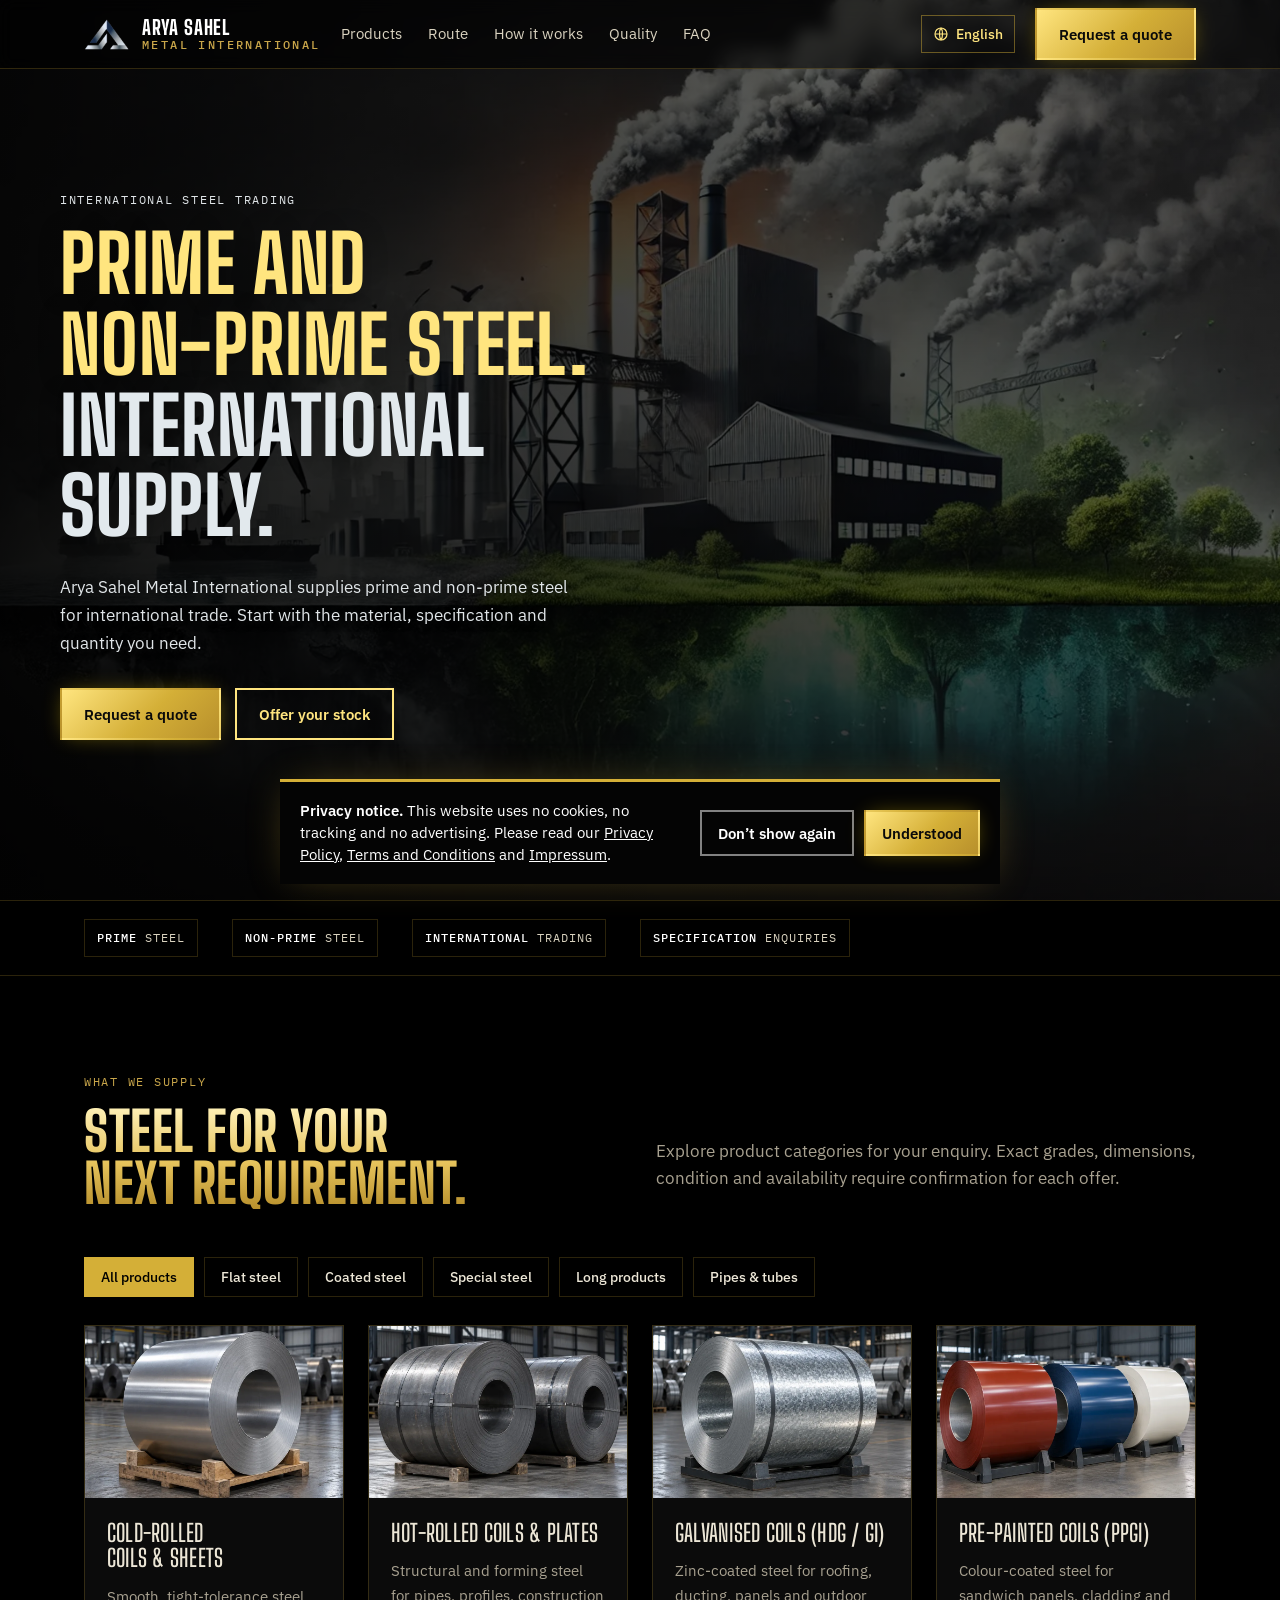
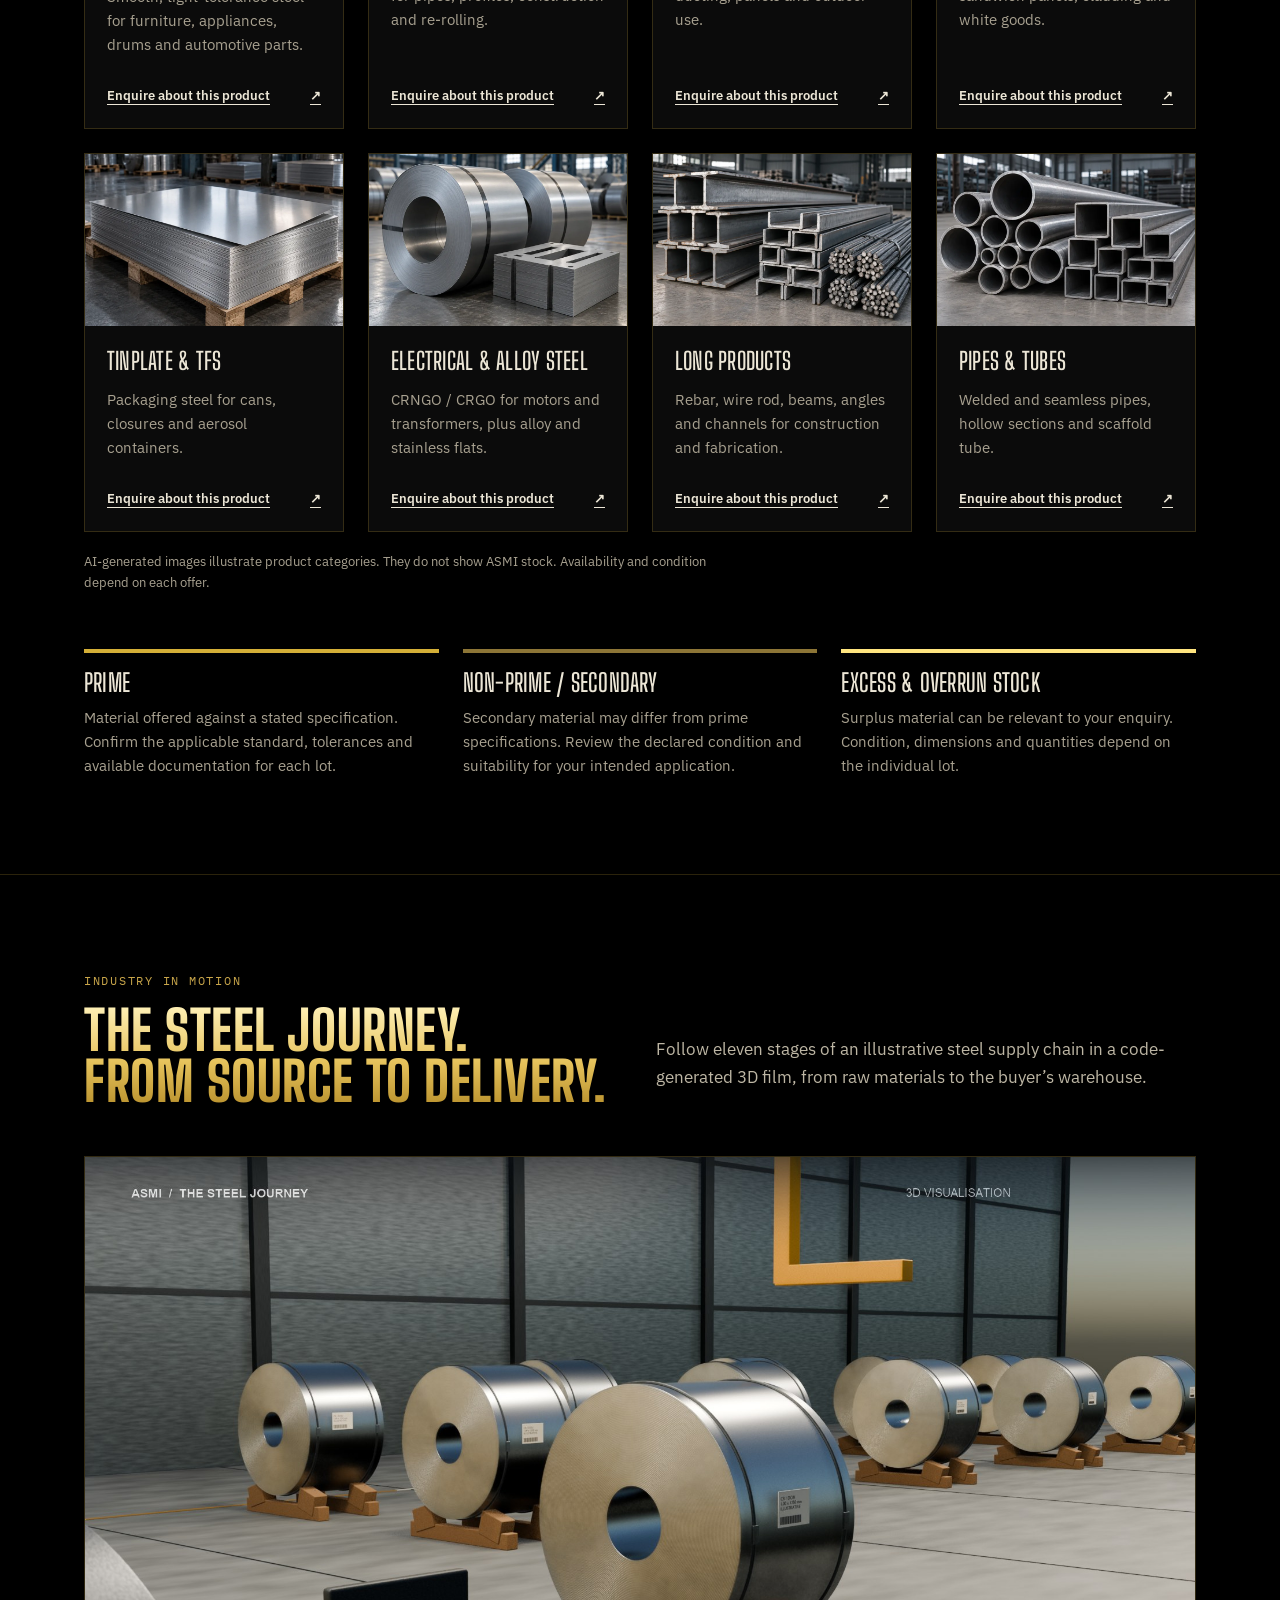
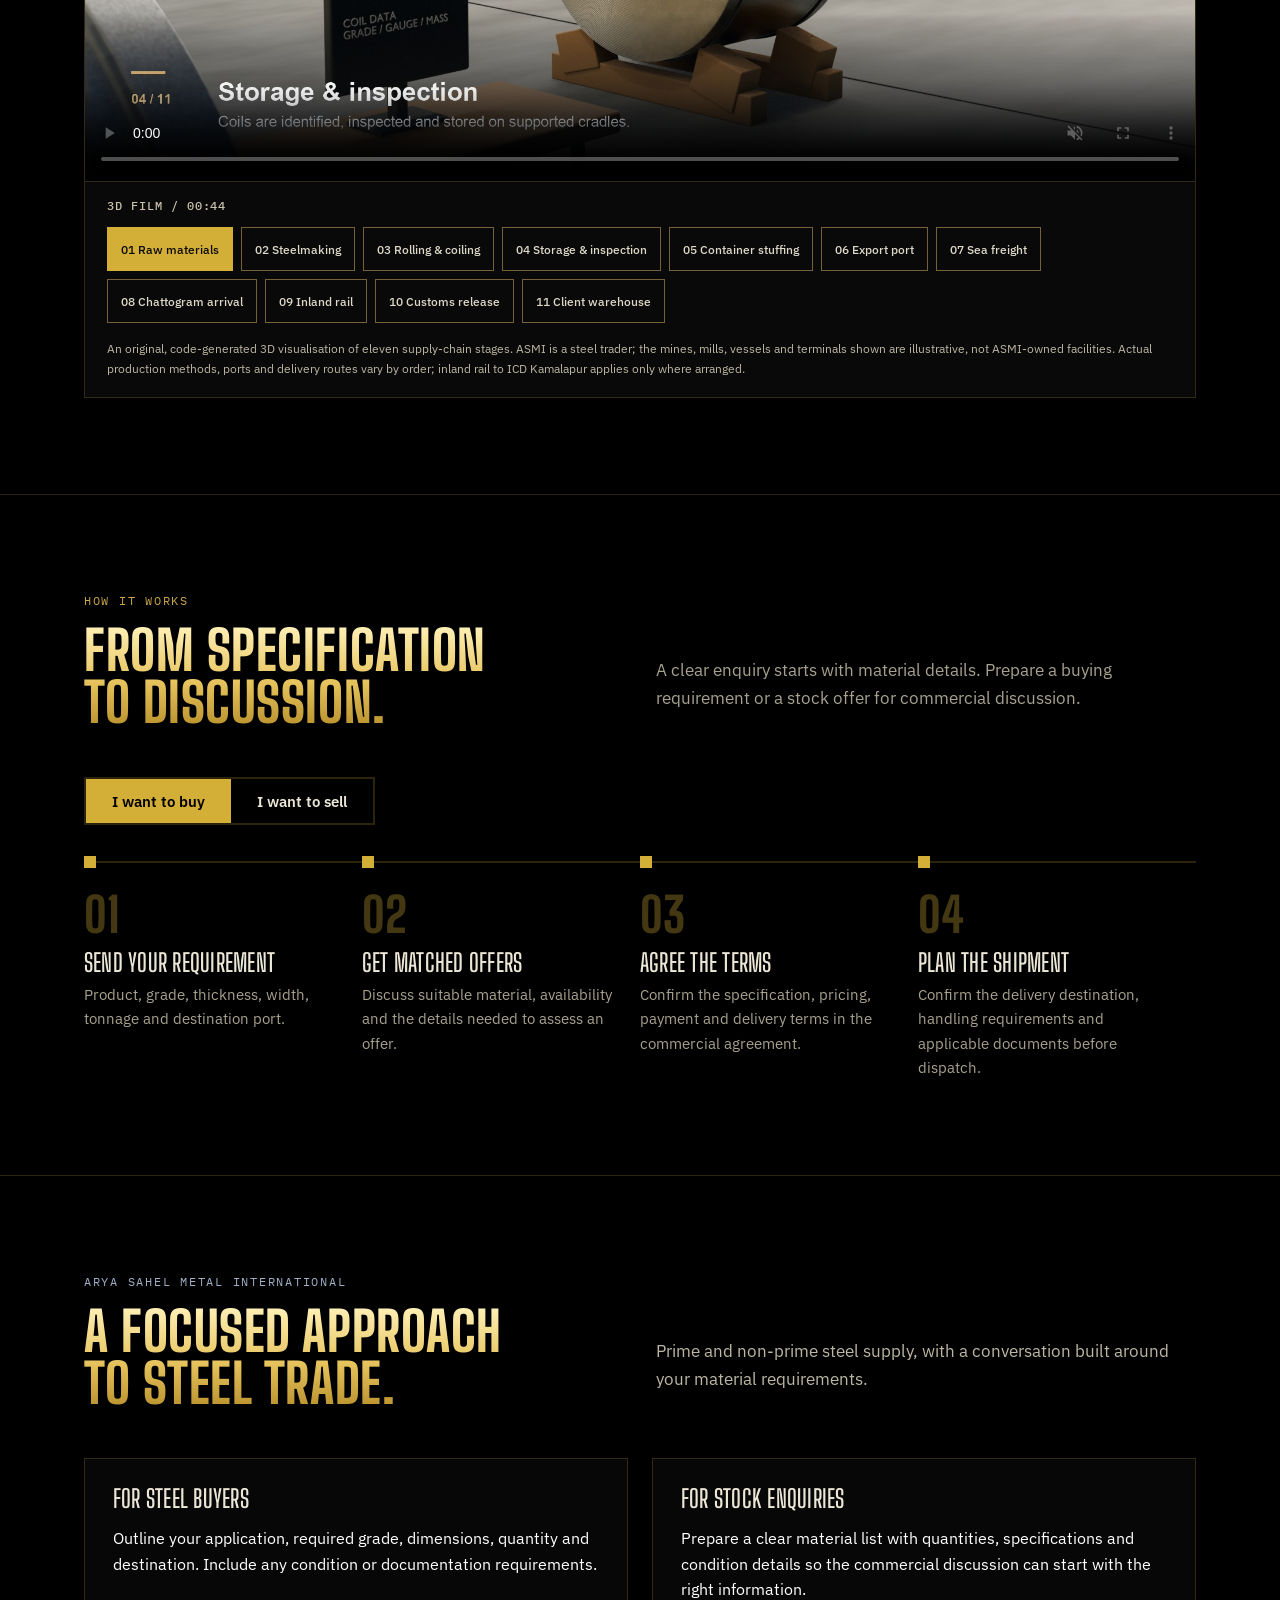
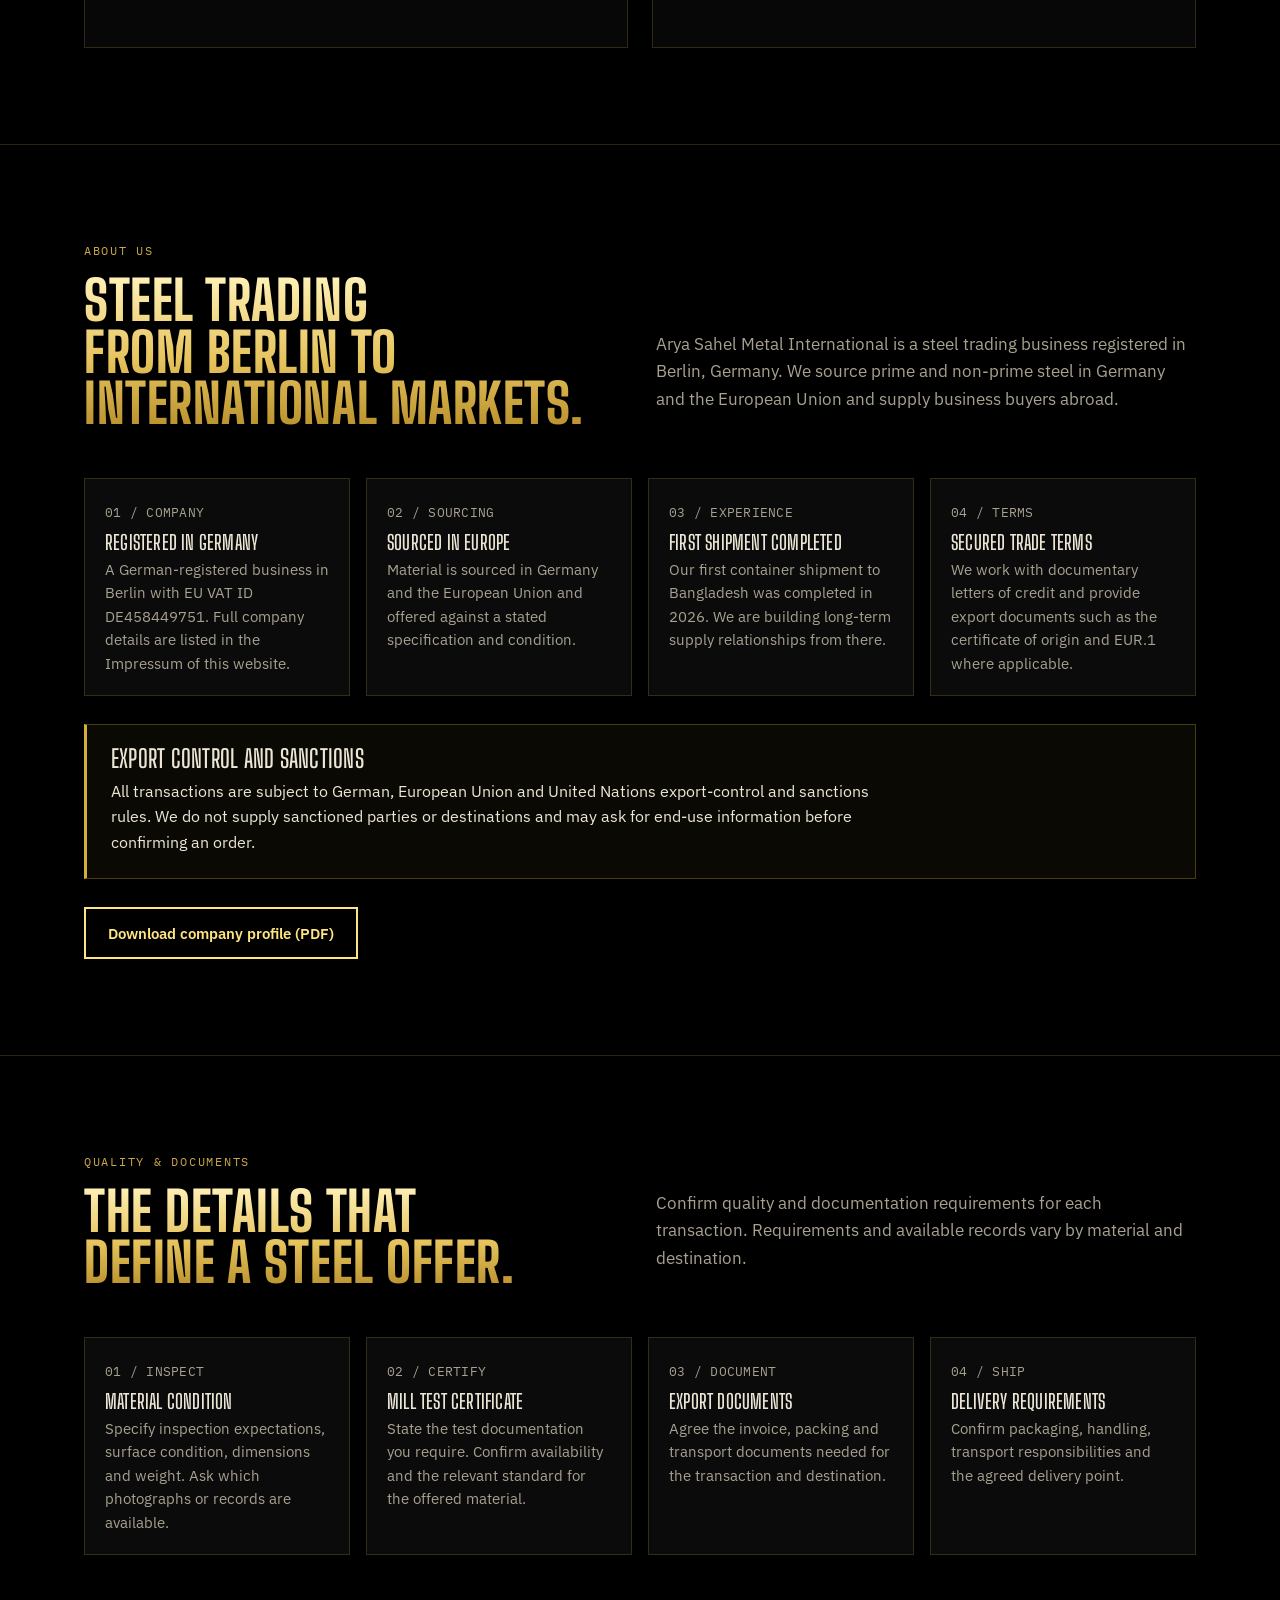
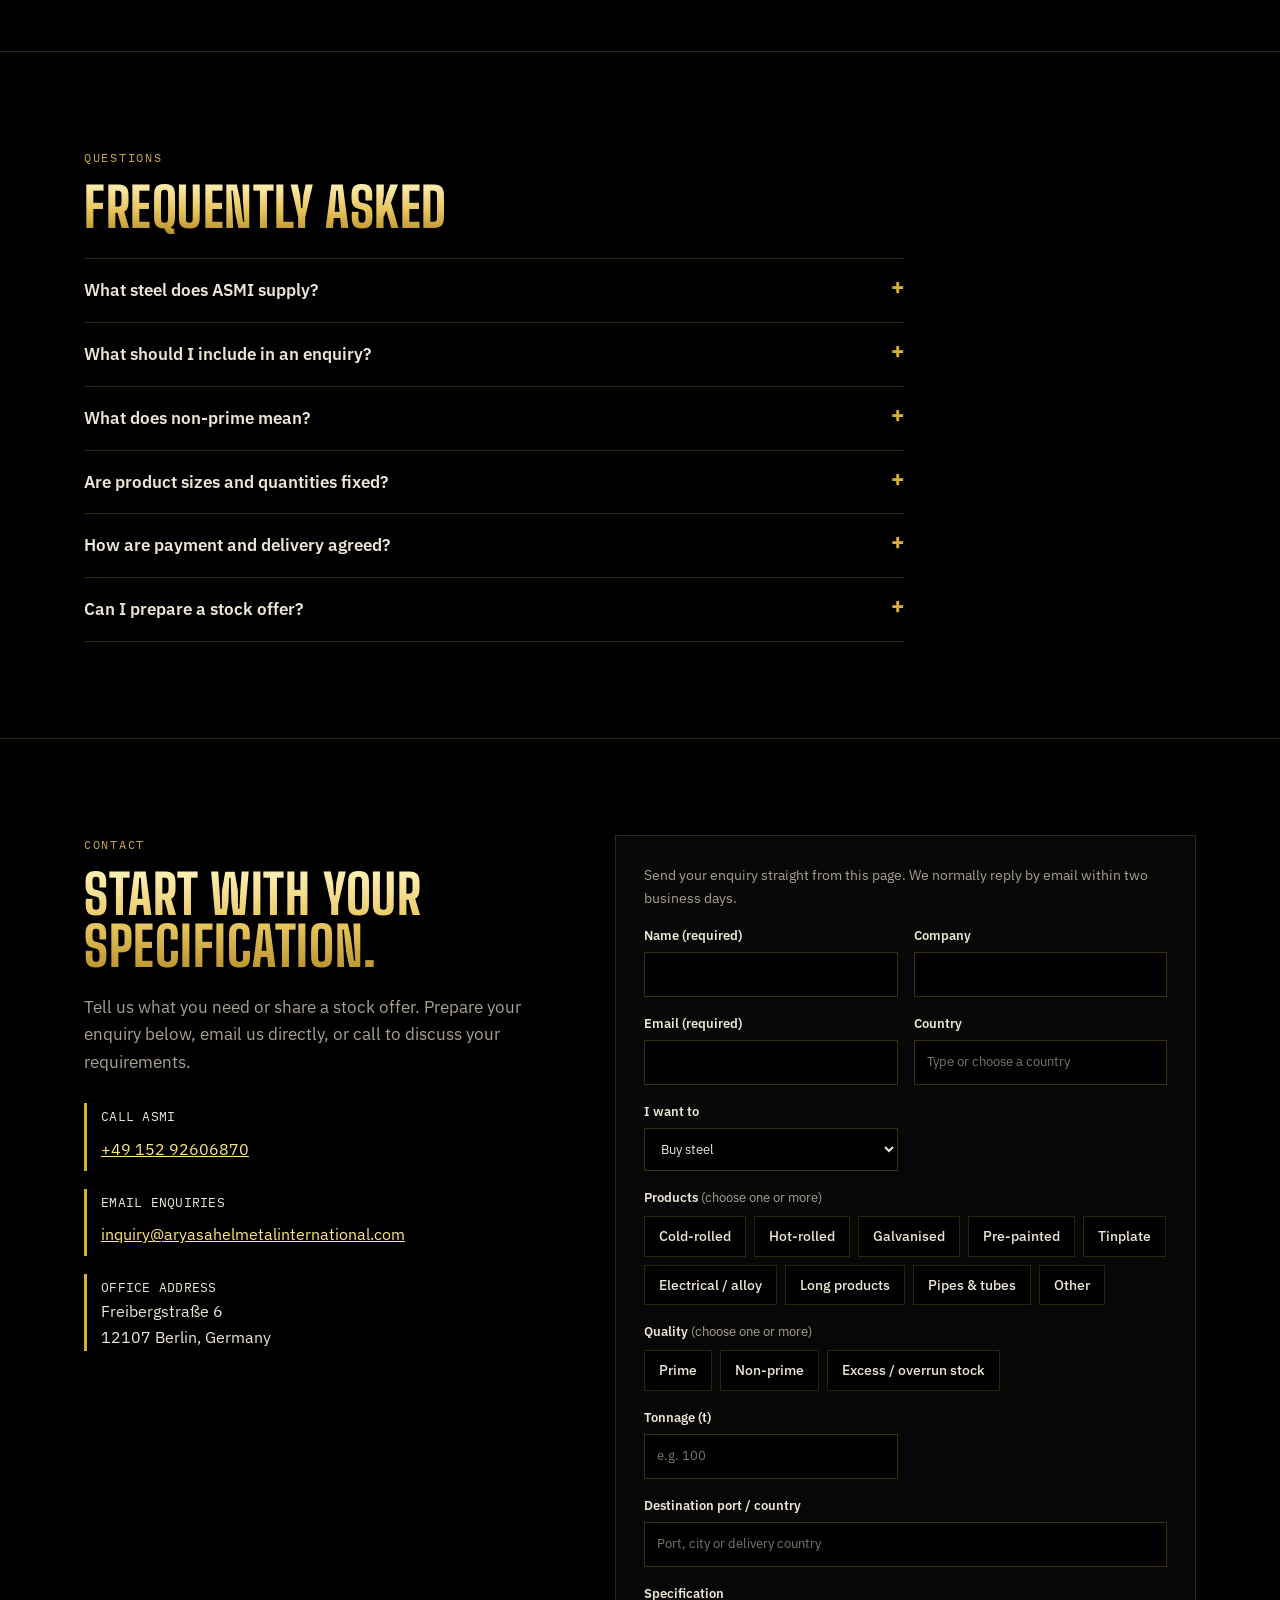
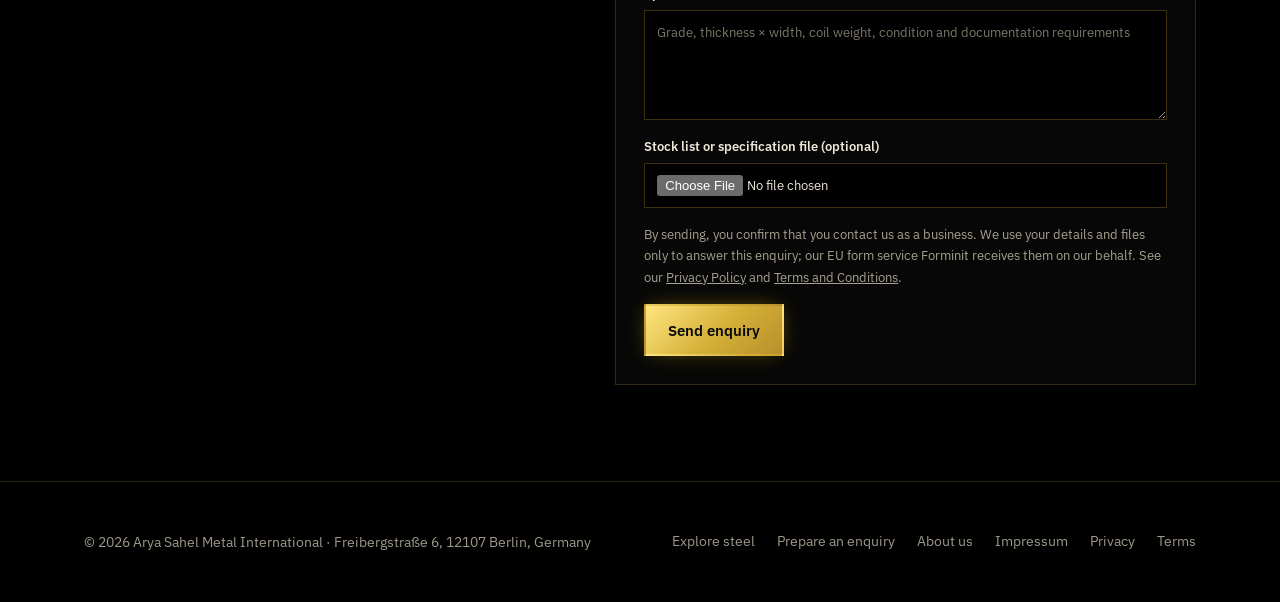
==== commit bd8f5df0: "About section, compliance statement, company profile, German legal pages, dark legal theme" ====
--- a/index.html
+++ b/index.html
@@ -369,6 +369,7 @@
 }
 /* stage texts are shown inside the film itself; kept here only for screen readers and search engines */
 .film-steps{position:absolute;width:1px;height:1px;overflow:hidden;clip:rect(0 0 0 0);clip-path:inset(50%);white-space:nowrap;margin:-1px;padding:0;border:0}
+.comply{margin-top:28px;padding:22px 24px;border:1px solid rgba(212,175,55,.3);border-left:3px solid var(--gold);background:rgba(212,175,55,.05)}.comply h3{margin:0 0 8px}.comply p{margin:0;max-width:80ch}
 /* readability: no text under 12px */
 .lang-partial{font-size:.75rem;opacity:.65;font-weight:400;letter-spacing:.03em;margin-inline-start:.35em}
 .brand small{font-size:.75rem!important}
@@ -533,6 +534,23 @@
 
 <section class="block why"><div class="wrap"><div class="head"><div><p class="eyebrow" style="color:#9FB0C6">Arya Sahel Metal International</p><h2>A focused approach to steel trade.</h2></div><p class="lead">Prime and non-prime steel supply, with a conversation built around your material requirements.</p></div><div class="compare"><div><h3>For steel buyers</h3><p>Outline your application, required grade, dimensions, quantity and destination. Include any condition or documentation requirements.</p></div><div class="with"><h3>For stock enquiries</h3><p>Prepare a clear material list with quantities, specifications and condition details so the commercial discussion can start with the right information.</p></div></div></div></section>
 
+<section class="block" id="about">
+  <div class="wrap">
+    <div class="head">
+      <div><p class="eyebrow">About us</p><h2>Steel trading from Berlin to international markets.</h2></div>
+      <p class="lead">Arya Sahel Metal International is a steel trading business registered in Berlin, Germany. We source prime and non-prime steel in Germany and the European Union and supply business buyers abroad.</p>
+    </div>
+    <div class="docs">
+      <div class="doc"><span class="mono">01 / COMPANY</span><h3>Registered in Germany</h3><p>A German-registered business in Berlin with EU VAT ID DE458449751. Full company details are listed in the Impressum of this website.</p></div>
+      <div class="doc"><span class="mono">02 / SOURCING</span><h3>Sourced in Europe</h3><p>Material is sourced in Germany and the European Union and offered against a stated specification and condition.</p></div>
+      <div class="doc"><span class="mono">03 / EXPERIENCE</span><h3>First shipment completed</h3><p>Our first container shipment to Bangladesh was completed in 2026. We are building long-term supply relationships from there.</p></div>
+      <div class="doc"><span class="mono">04 / TERMS</span><h3>Secured trade terms</h3><p>We work with documentary letters of credit and provide export documents such as the certificate of origin and EUR.1 where applicable.</p></div>
+    </div>
+    <div class="comply"><h3>Export control and sanctions</h3><p>All transactions are subject to German, European Union and United Nations export-control and sanctions rules. We do not supply sanctioned parties or destinations and may ask for end-use information before confirming an order.</p></div>
+    <p style="margin:28px 0 0"><a class="btn btn-ghost" href="asmi-company-profile.pdf" download>Download company profile (PDF)</a></p>
+  </div>
+</section>
+
 <section class="block" id="quality">
   <div class="wrap">
     <div class="head">
@@ -559,7 +577,7 @@
       <p class="eyebrow">Contact</p>
       <h2>Start with your specification.</h2>
       <p class="lead" style="margin-top:20px">Tell us what you need or share a stock offer. Prepare your enquiry below, email us directly, or call to discuss your requirements.</p>
-      <div class="facts"><div><span class="mono">CALL ASMI</span><br><a href="tel:+4915292606870">+49 152 92606870</a></div><div><span class="mono">EMAIL ENQUIRIES</span><br><a href="mailto:inquiry@aryasahelmetalinternational.com">inquiry@aryasahelmetalinternational.com</a></div><div><span class="mono">OFFICE ADDRESS</span><br>Freibergstraße 6<br>12107 Berlin, Germany</div></div></div><form id="quote"><p class="full" style="margin:0;color:var(--steel);font-size:.88rem">Send your enquiry straight from this page. We reply by email.</p>
+      <div class="facts"><div><span class="mono">CALL ASMI</span><br><a href="tel:+4915292606870">+49 152 92606870</a></div><div><span class="mono">EMAIL ENQUIRIES</span><br><a href="mailto:inquiry@aryasahelmetalinternational.com">inquiry@aryasahelmetalinternational.com</a></div><div><span class="mono">OFFICE ADDRESS</span><br>Freibergstraße 6<br>12107 Berlin, Germany</div></div></div><form id="quote"><p class="full" style="margin:0;color:var(--steel);font-size:.88rem">Send your enquiry straight from this page. We normally reply by email within two business days.</p>
       <label>Name (required)<input id="f-name" name="name" required autocomplete="name"></label>
       <label>Company<input id="f-company" name="company" autocomplete="organization"></label>
       <label>Email (required)<input id="f-email" name="email" type="email" required autocomplete="email"></label>
@@ -581,7 +599,7 @@
 <footer>
   <div class="wrap">
     <span>© <span id="yr">2026</span> Arya Sahel Metal International · Freibergstraße 6, 12107 Berlin, Germany</span>
-    <nav aria-label="Footer"><a href="#products">Explore steel</a><a href="#contact">Prepare an enquiry</a><a href="impressum.html">Impressum</a><a href="privacy.html">Privacy</a><a href="terms.html">Terms</a></nav>
+    <nav aria-label="Footer"><a href="#products">Explore steel</a><a href="#contact">Prepare an enquiry</a><a href="#about">About us</a><a href="impressum.html">Impressum</a><a href="privacy.html">Privacy</a><a href="terms.html">Terms</a></nav>
   </div>
 </footer>
 
@@ -692,6 +710,6 @@
       .observe(row, { attributes: true, subtree: true, attributeFilter: ['aria-pressed'] }); }
 })();
 </script>
-<script src="js/i18n.js?v=3" defer></script>
+<script src="js/i18n.js?v=4" defer></script>
 </body>
 </html>
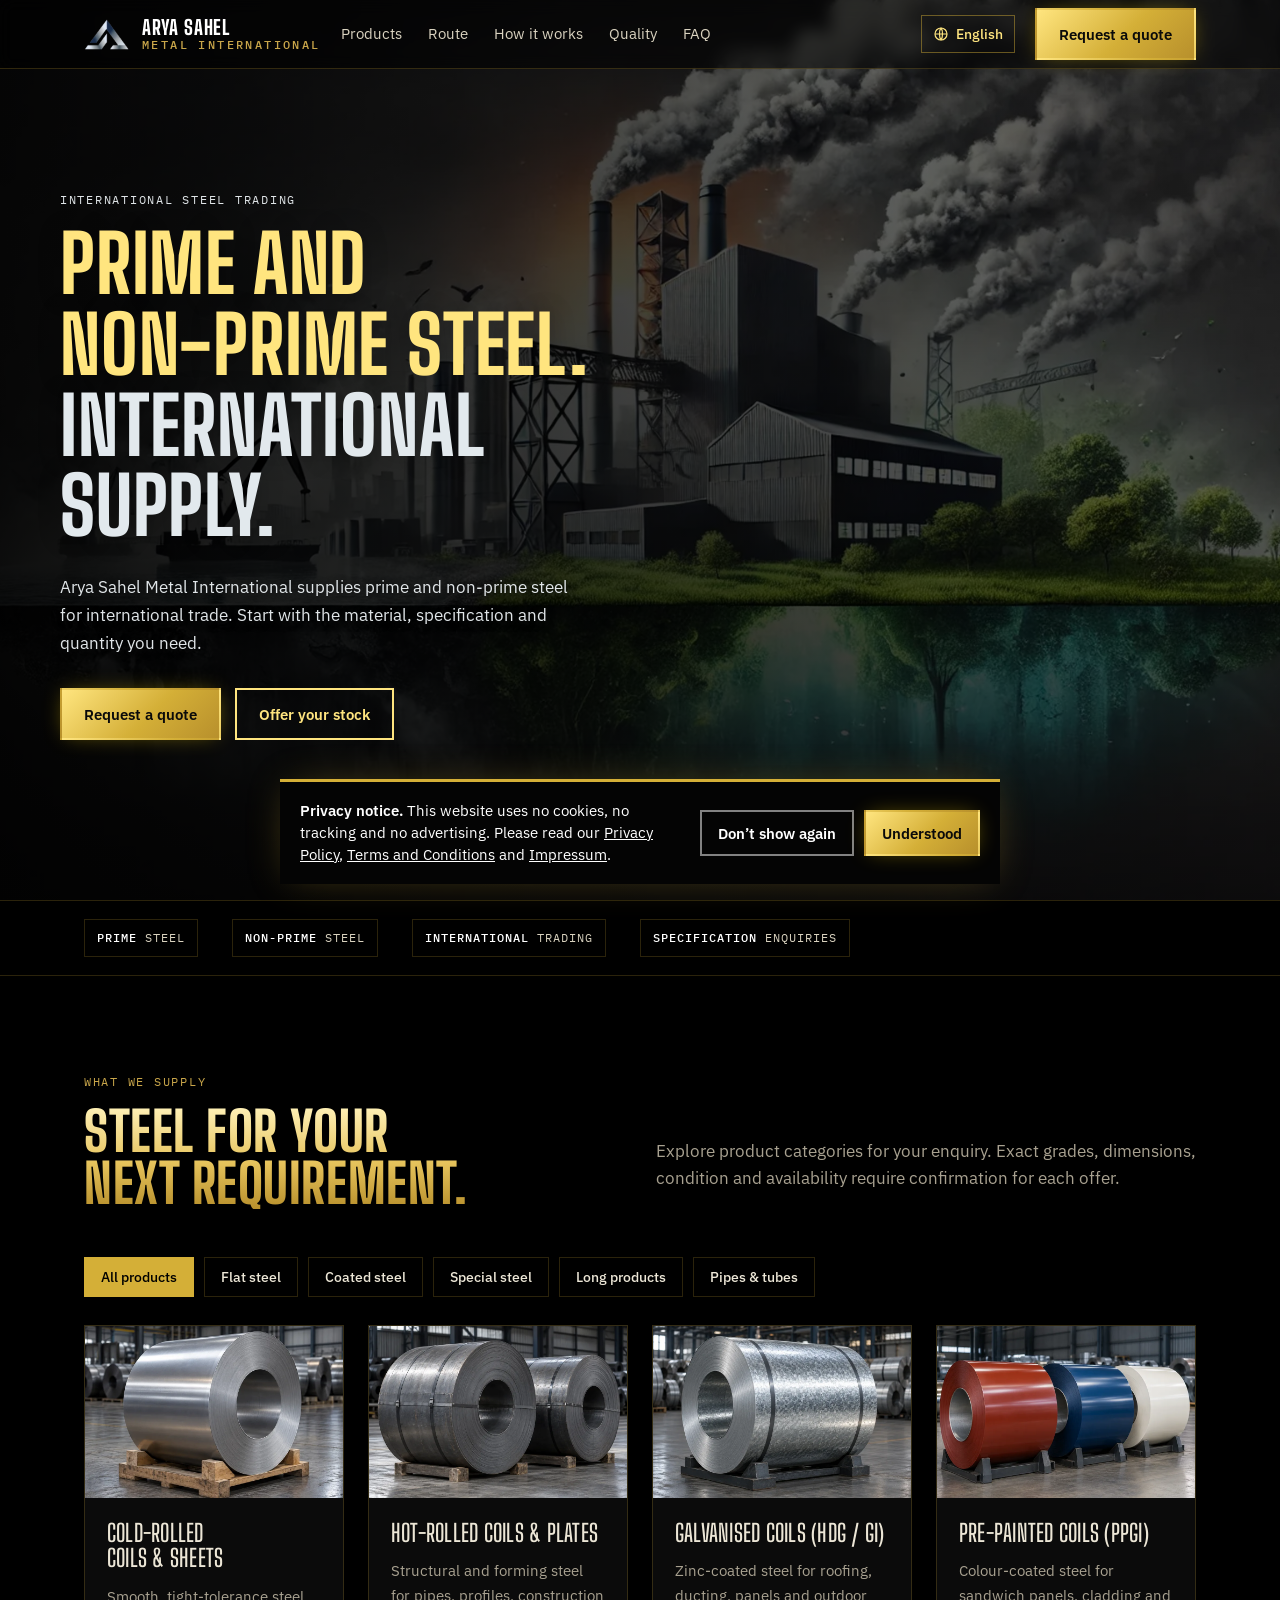
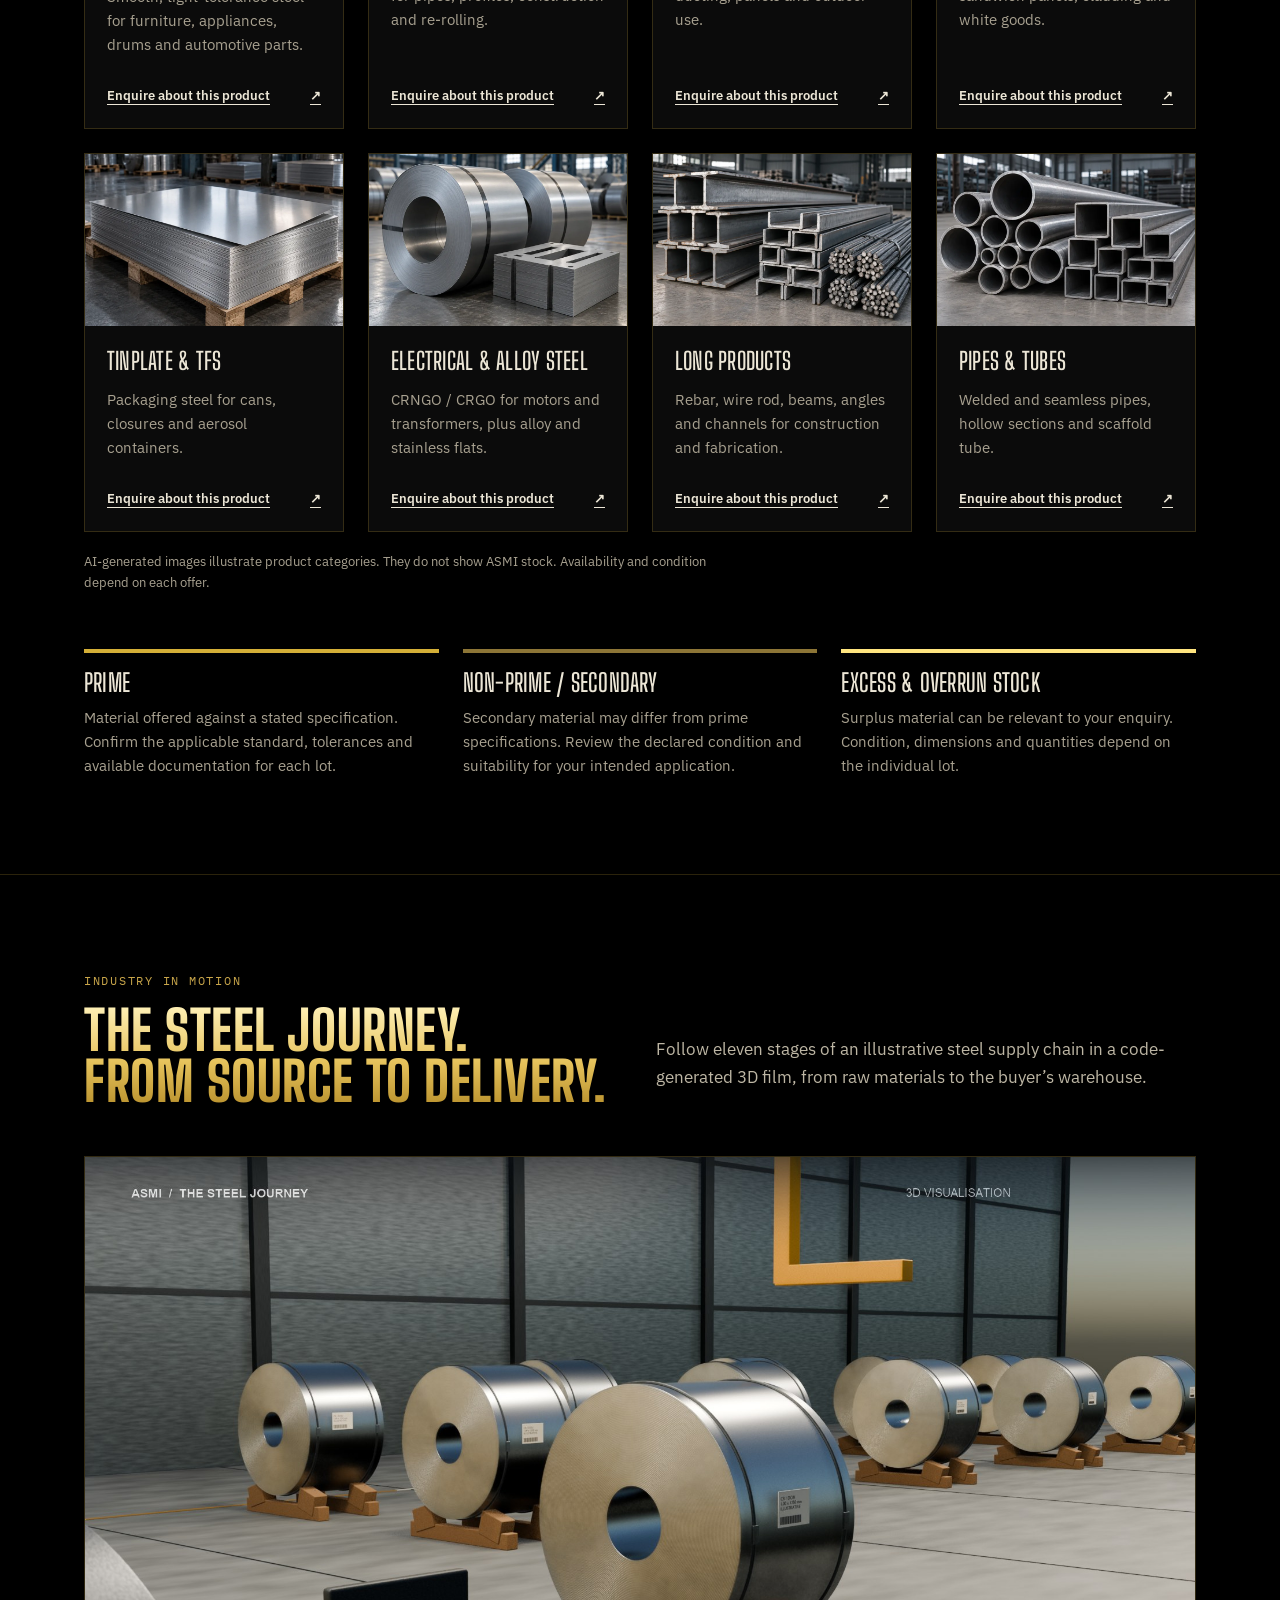
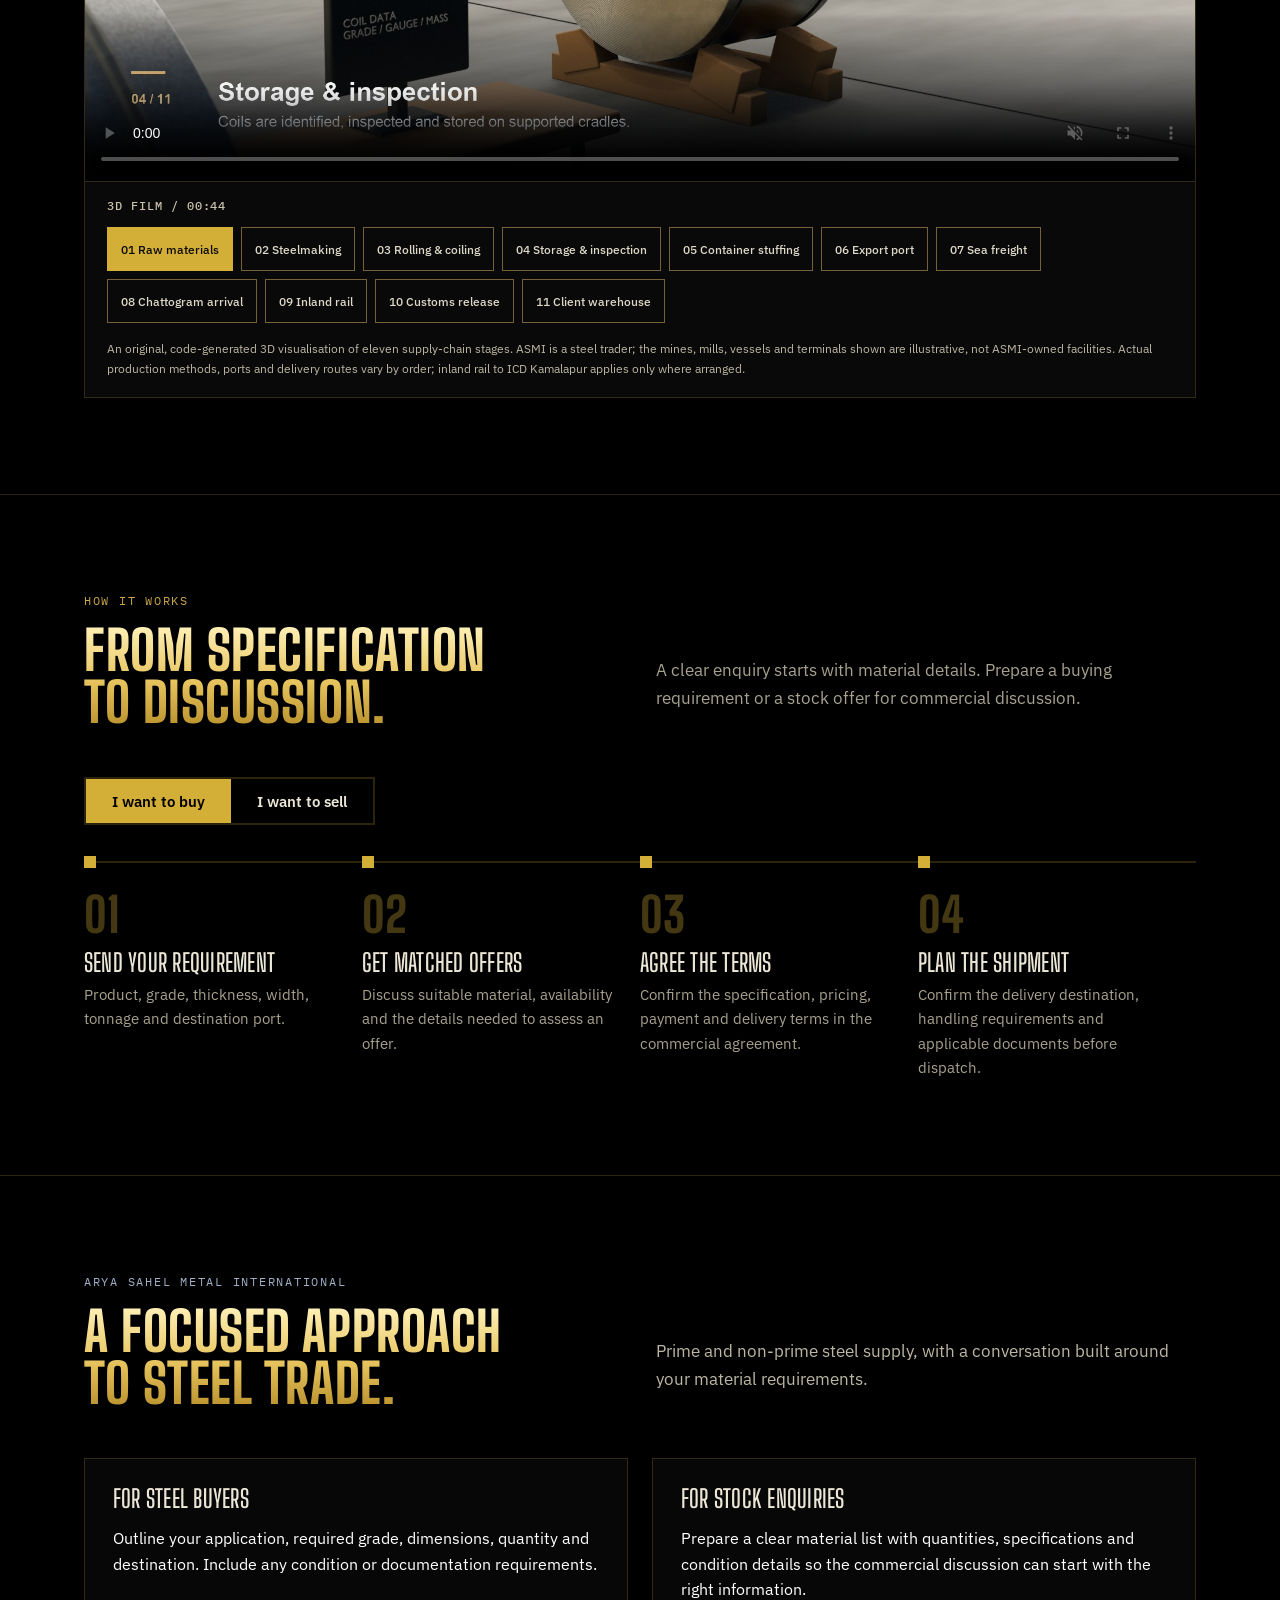
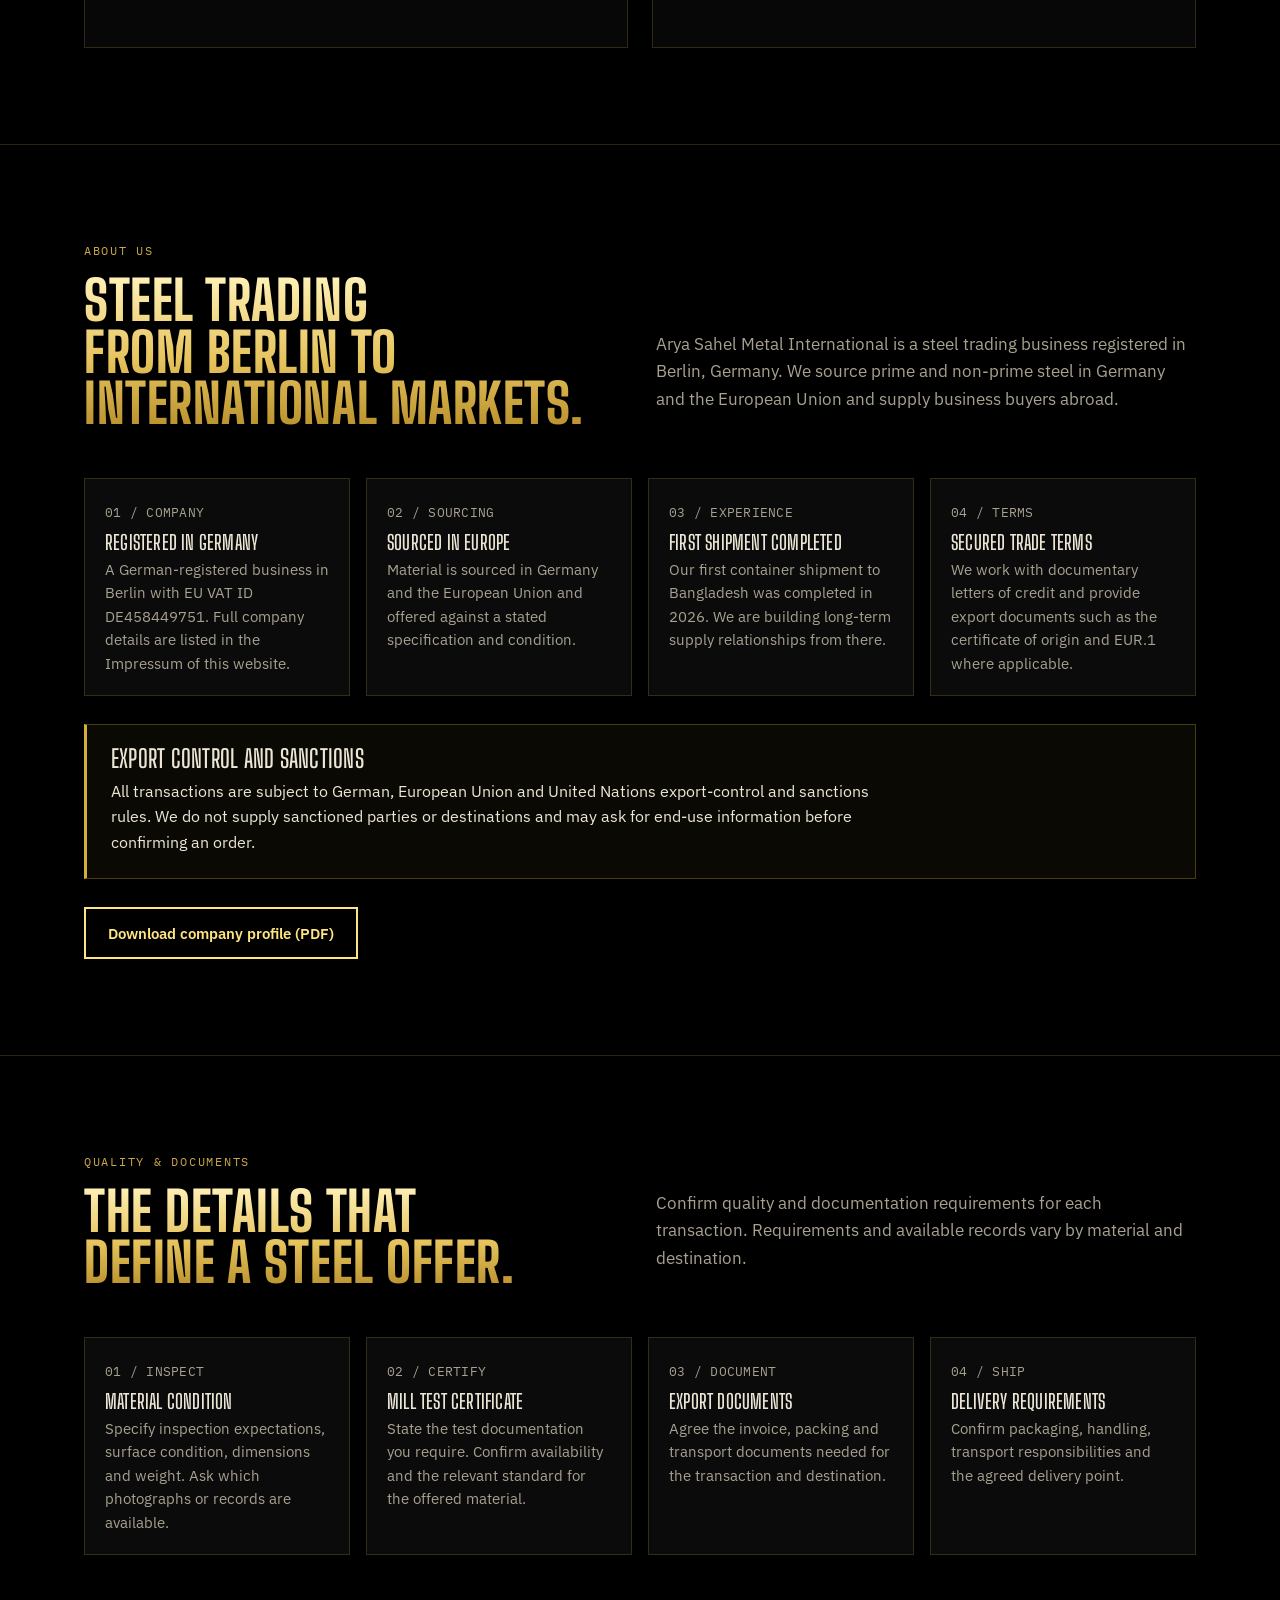
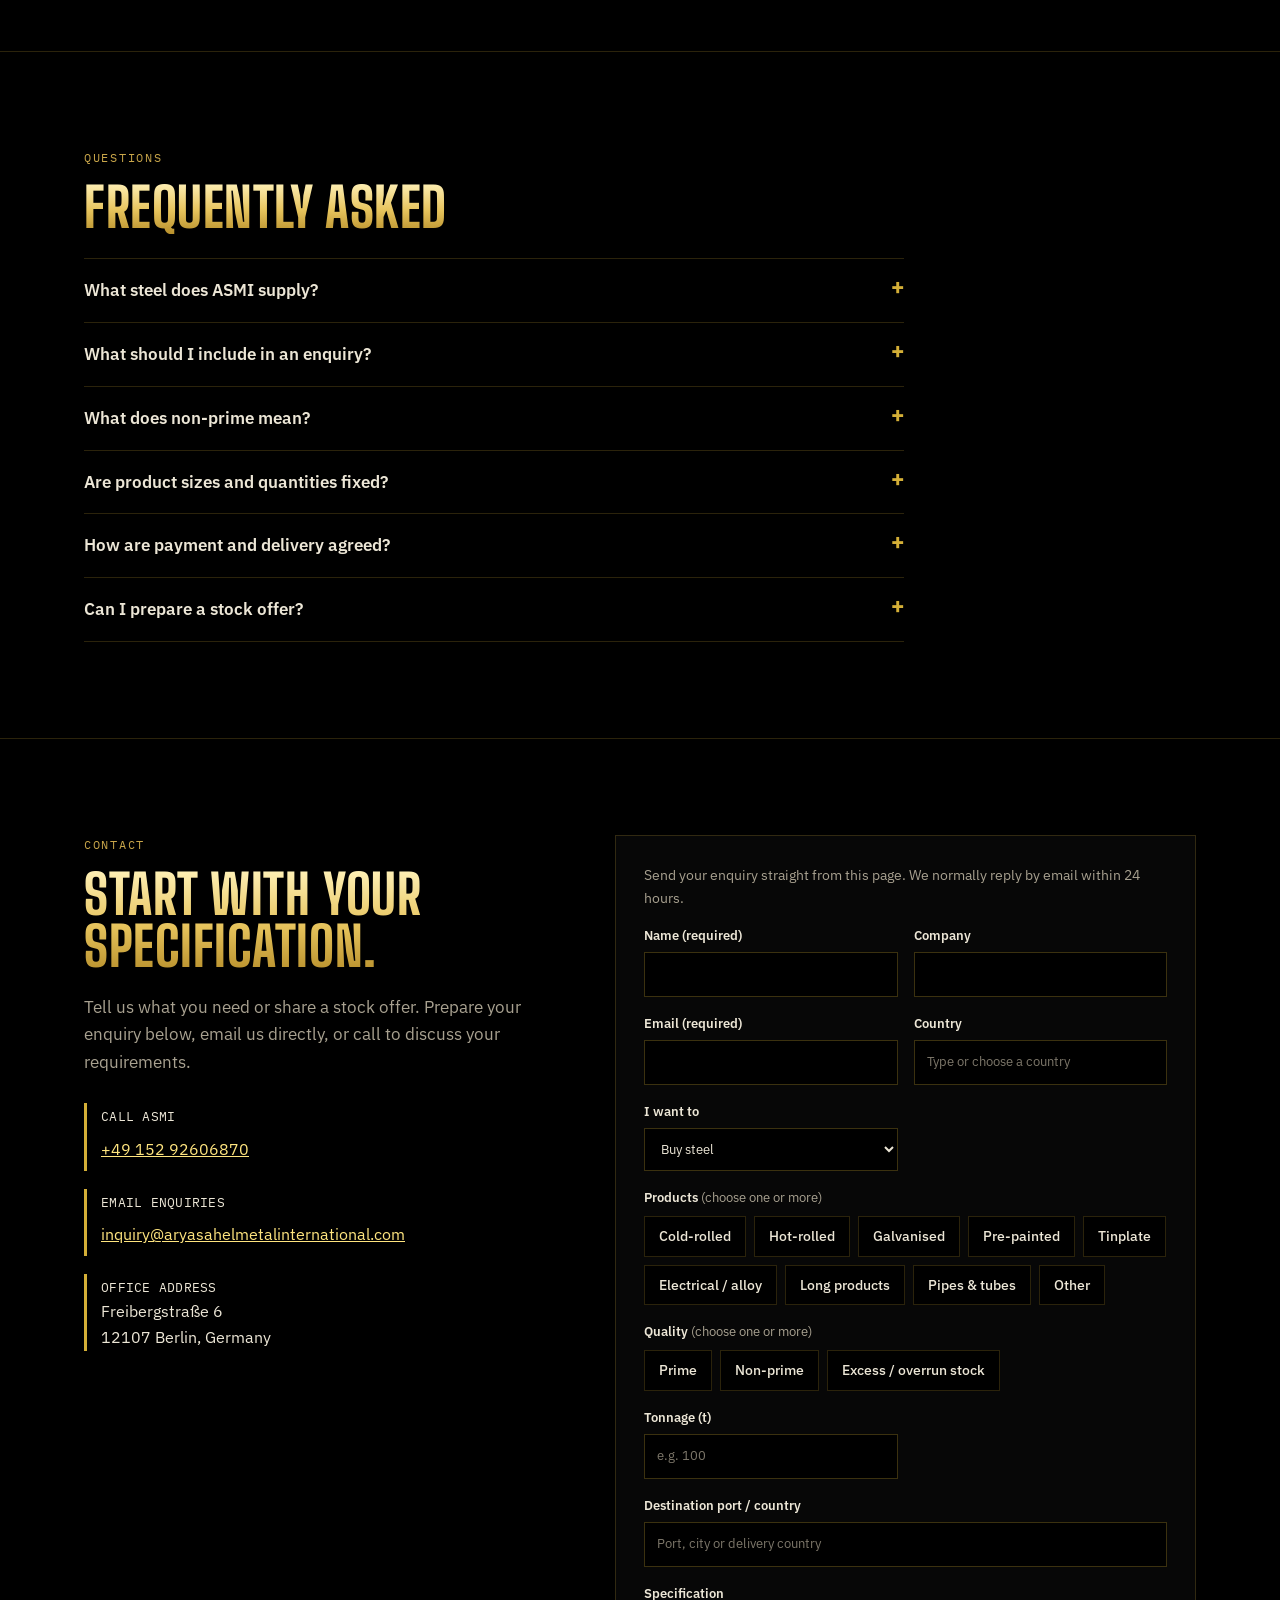
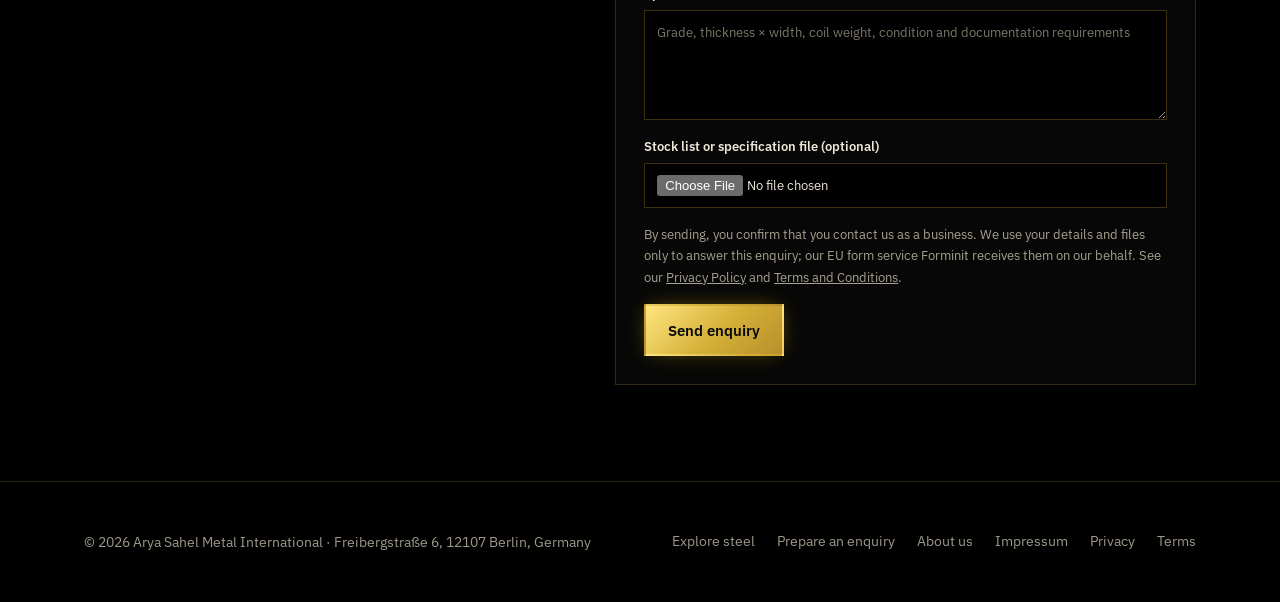
==== commit 926d22ac: "Reply time: within 24 hours" ====
--- a/index.html
+++ b/index.html
@@ -577,7 +577,7 @@
       <p class="eyebrow">Contact</p>
       <h2>Start with your specification.</h2>
       <p class="lead" style="margin-top:20px">Tell us what you need or share a stock offer. Prepare your enquiry below, email us directly, or call to discuss your requirements.</p>
-      <div class="facts"><div><span class="mono">CALL ASMI</span><br><a href="tel:+4915292606870">+49 152 92606870</a></div><div><span class="mono">EMAIL ENQUIRIES</span><br><a href="mailto:inquiry@aryasahelmetalinternational.com">inquiry@aryasahelmetalinternational.com</a></div><div><span class="mono">OFFICE ADDRESS</span><br>Freibergstraße 6<br>12107 Berlin, Germany</div></div></div><form id="quote"><p class="full" style="margin:0;color:var(--steel);font-size:.88rem">Send your enquiry straight from this page. We normally reply by email within two business days.</p>
+      <div class="facts"><div><span class="mono">CALL ASMI</span><br><a href="tel:+4915292606870">+49 152 92606870</a></div><div><span class="mono">EMAIL ENQUIRIES</span><br><a href="mailto:inquiry@aryasahelmetalinternational.com">inquiry@aryasahelmetalinternational.com</a></div><div><span class="mono">OFFICE ADDRESS</span><br>Freibergstraße 6<br>12107 Berlin, Germany</div></div></div><form id="quote"><p class="full" style="margin:0;color:var(--steel);font-size:.88rem">Send your enquiry straight from this page. We normally reply by email within 24 hours.</p>
       <label>Name (required)<input id="f-name" name="name" required autocomplete="name"></label>
       <label>Company<input id="f-company" name="company" autocomplete="organization"></label>
       <label>Email (required)<input id="f-email" name="email" type="email" required autocomplete="email"></label>
@@ -710,6 +710,6 @@
       .observe(row, { attributes: true, subtree: true, attributeFilter: ['aria-pressed'] }); }
 })();
 </script>
-<script src="js/i18n.js?v=4" defer></script>
+<script src="js/i18n.js?v=5" defer></script>
 </body>
 </html>
